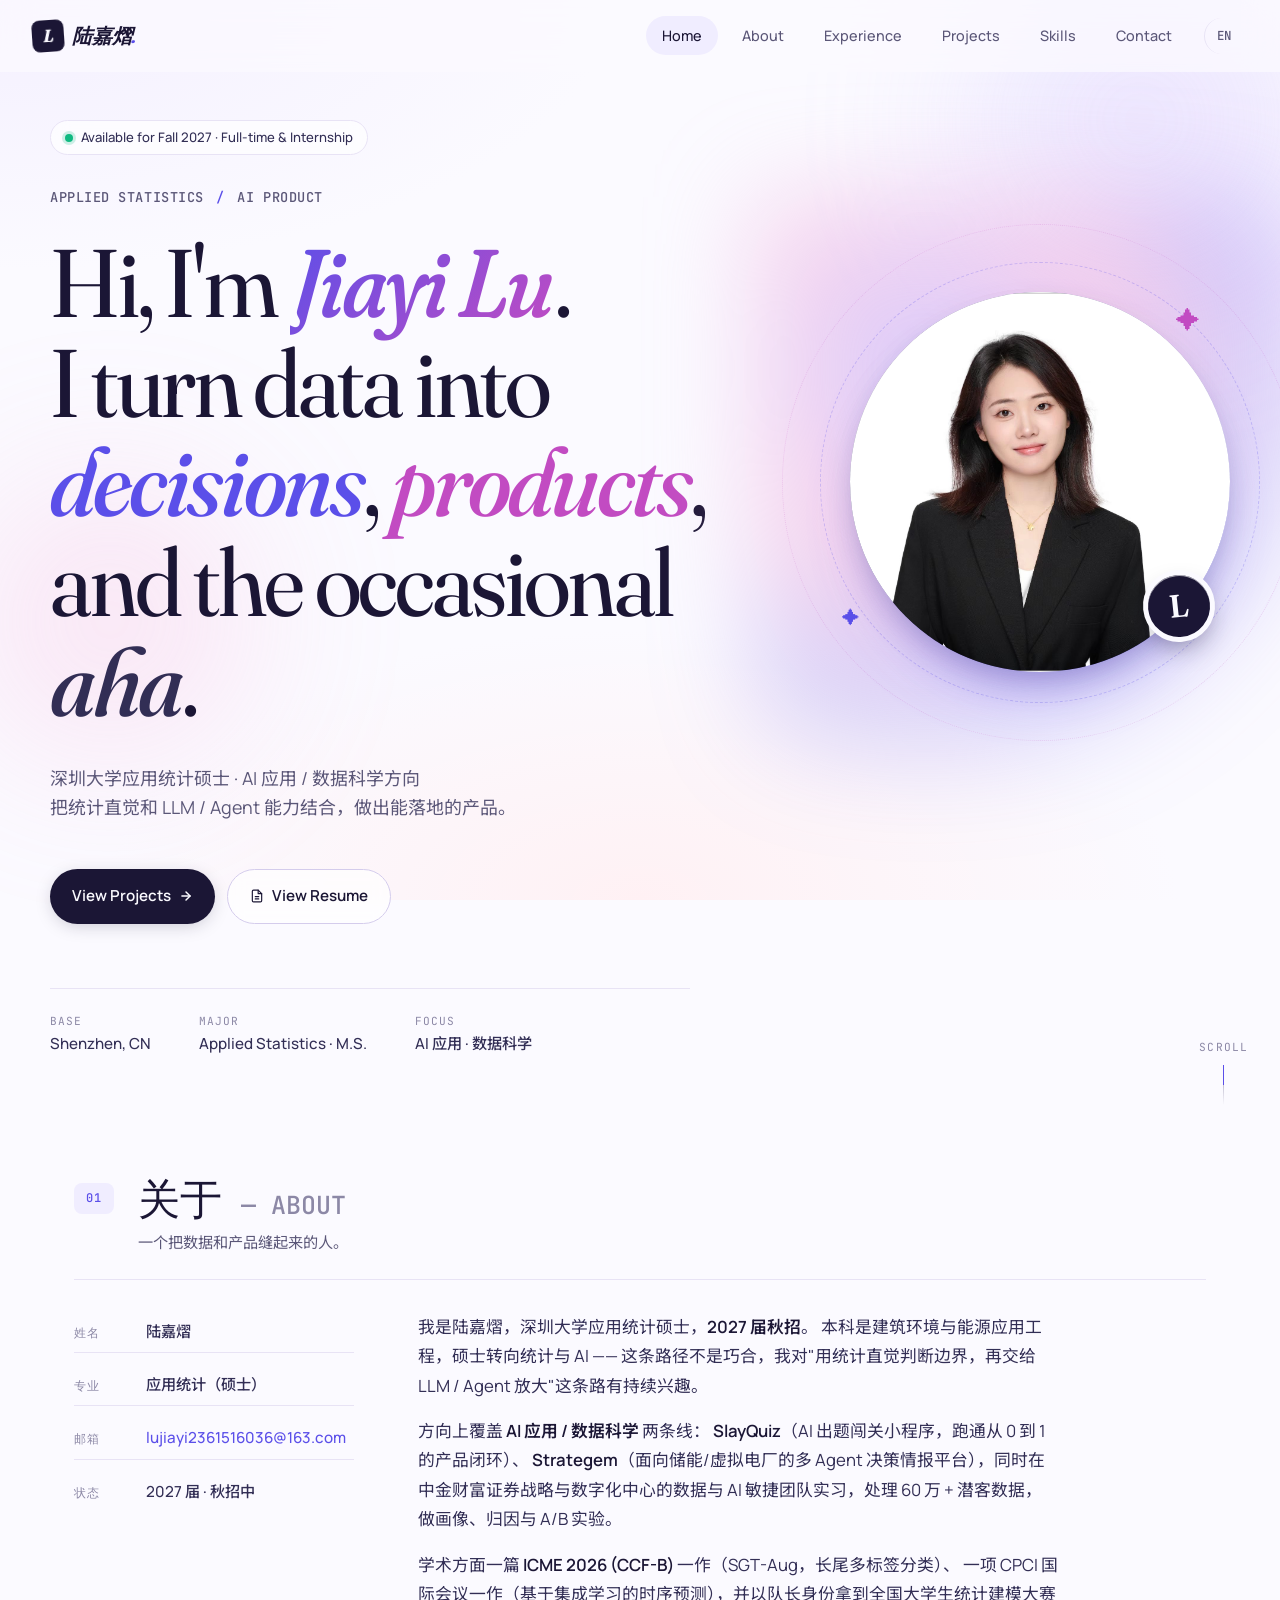
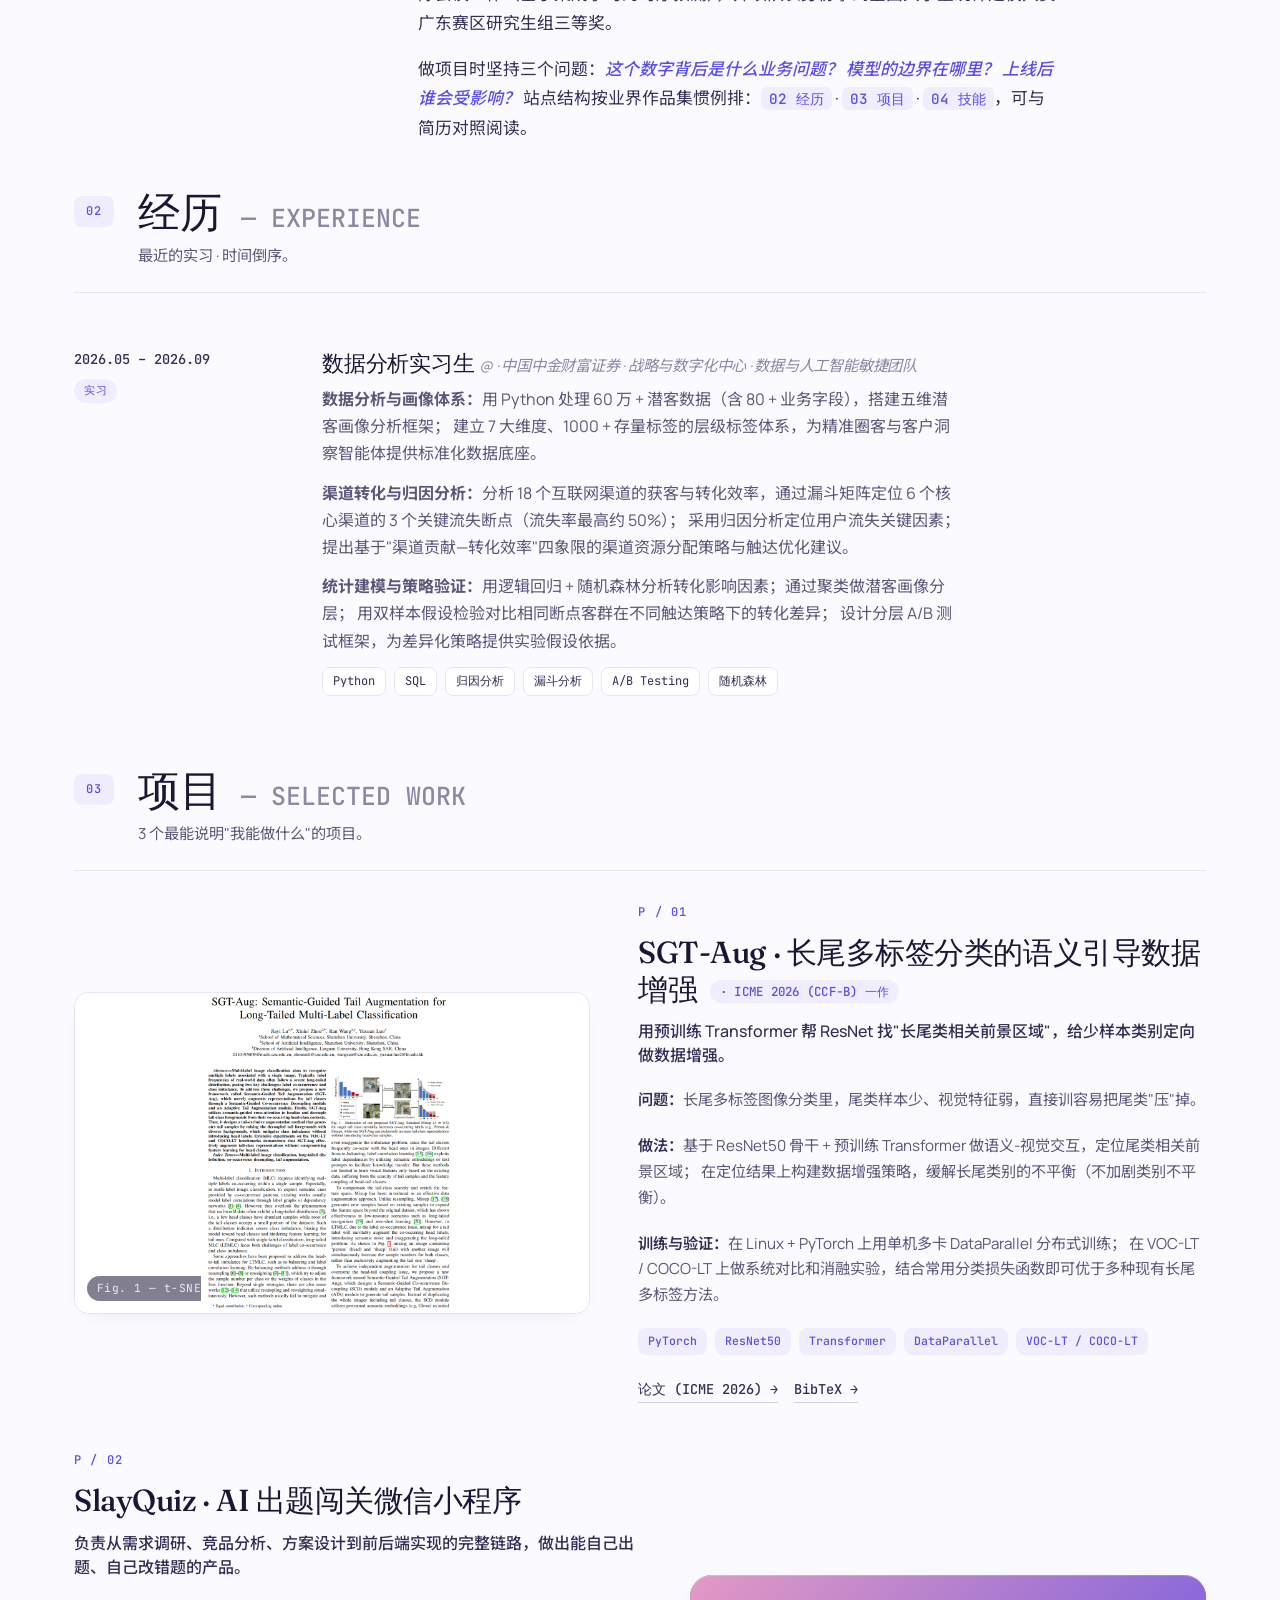
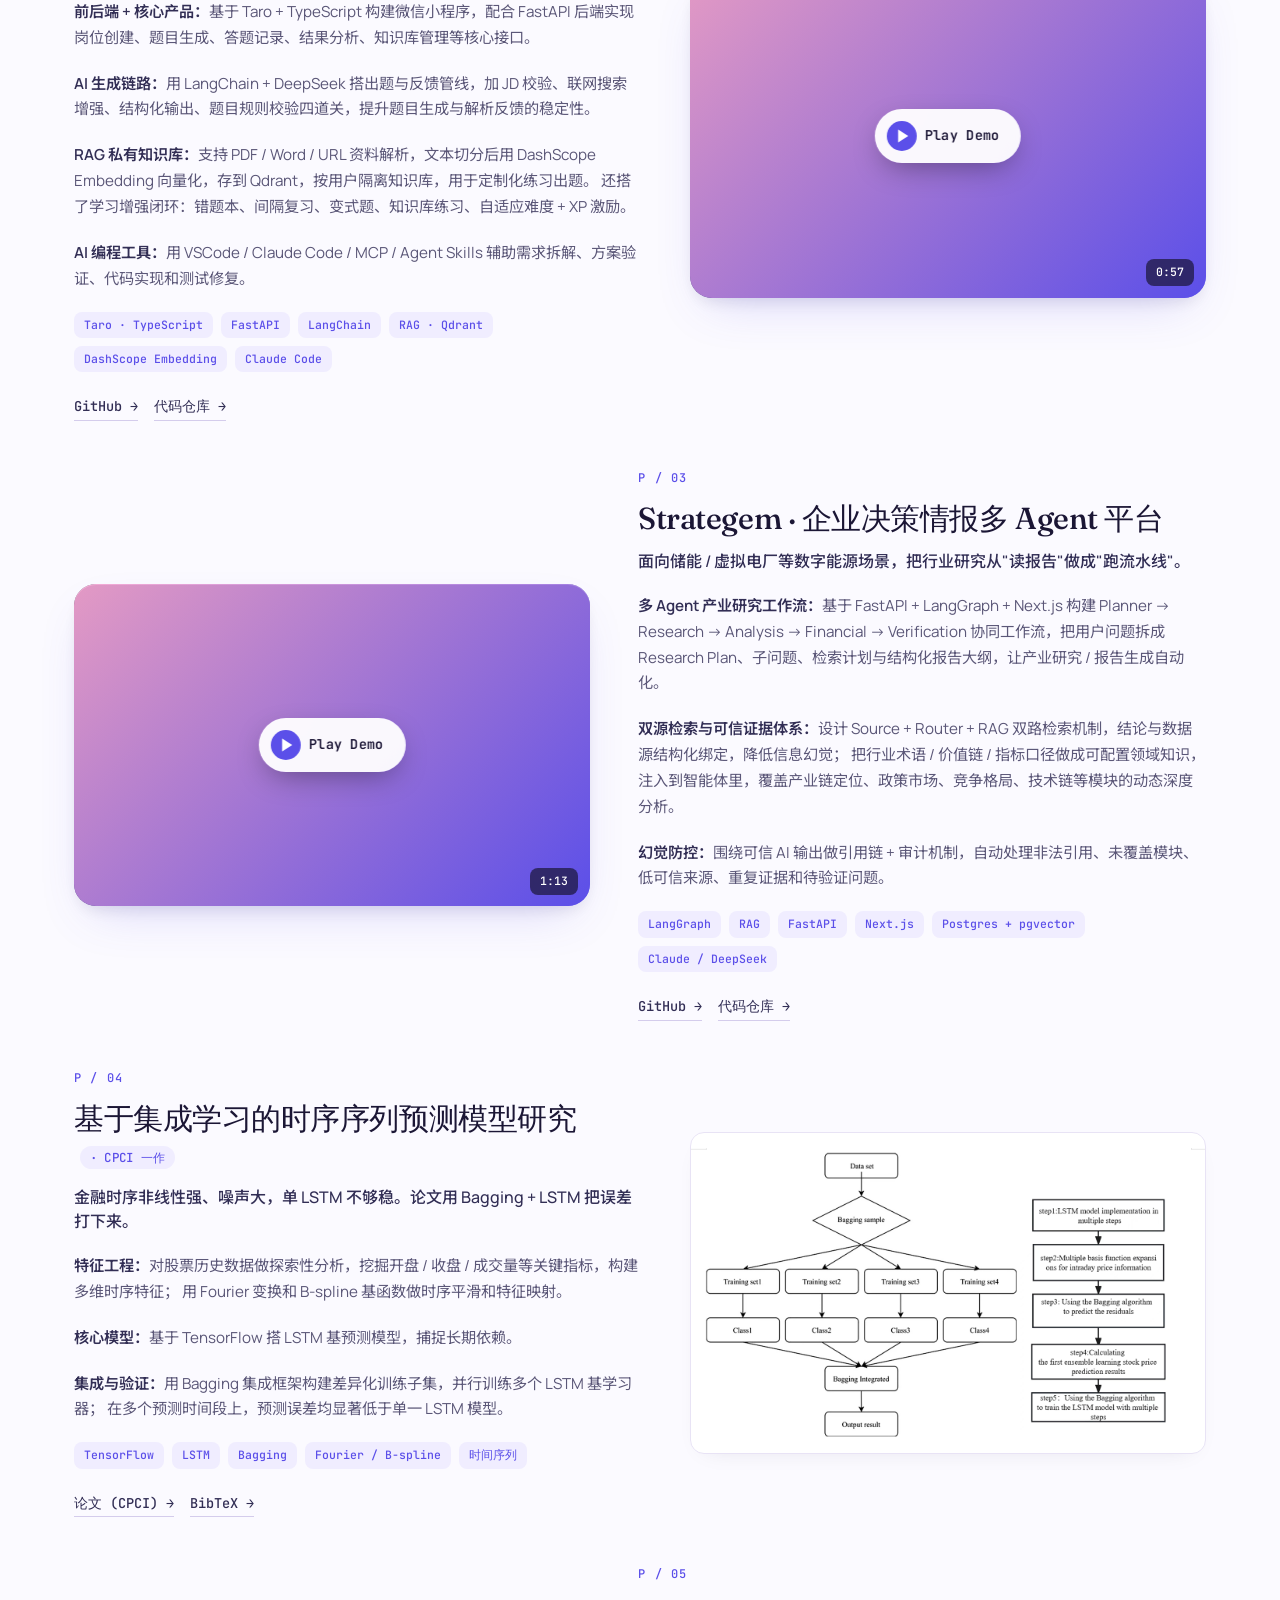
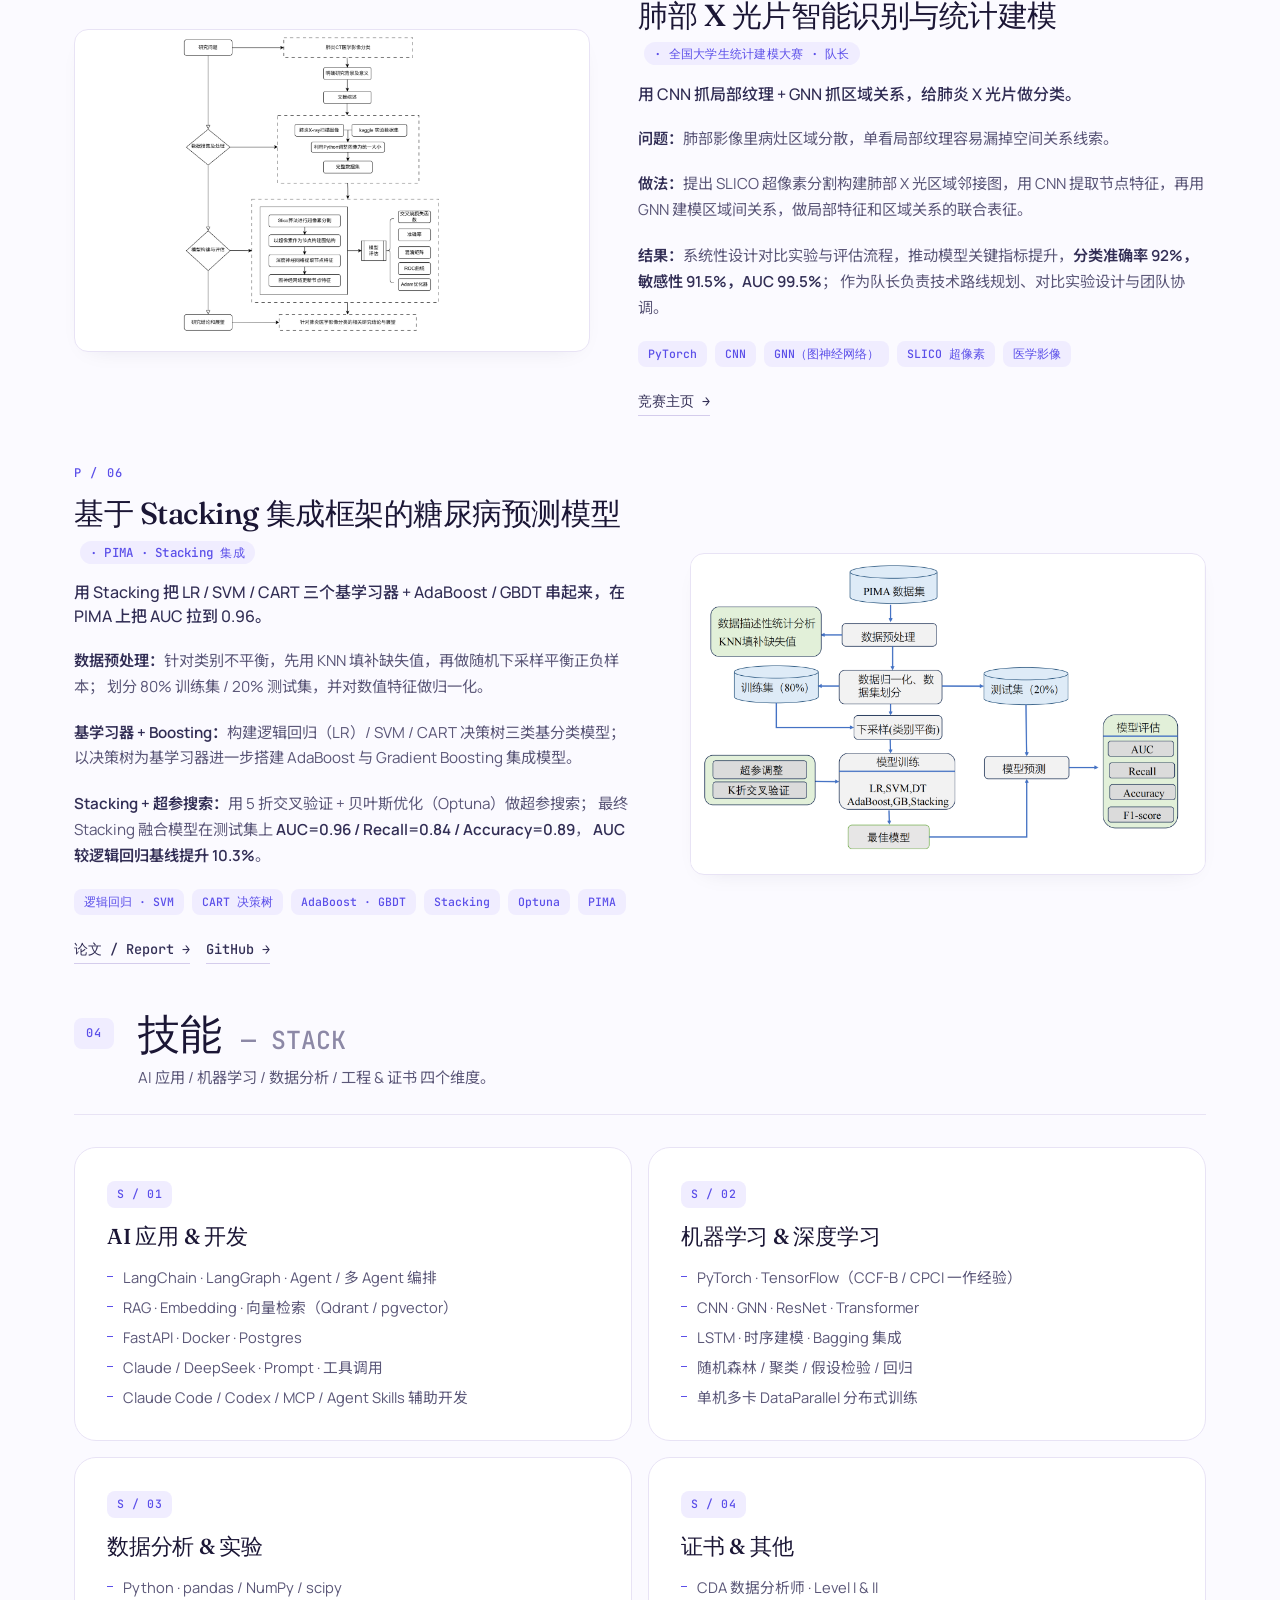
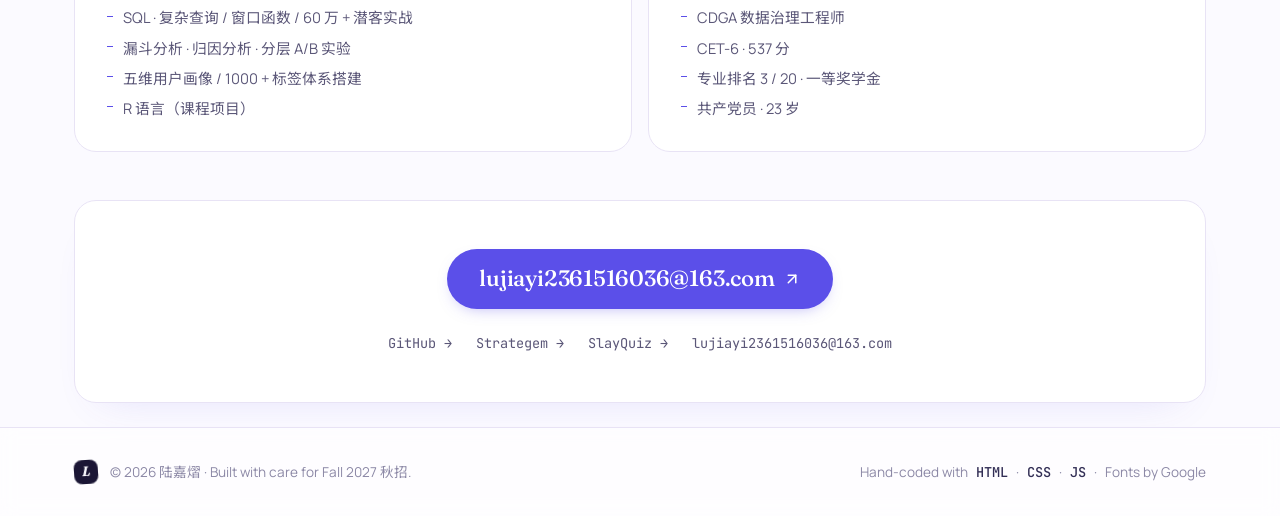
==== index.html @ 05c16c8a "fix: View Resume now shows the resume image (jpg), not PDF iframe - Switched data-resume-src from .p" ====
<!DOCTYPE html>
<html lang="zh-CN">
<head>
    <meta charset="UTF-8" />
    <meta name="viewport" content="width=device-width, initial-scale=1.0" />
    <title>陆嘉熠 — AI 应用 / 数据科学 / Applied Stats</title>
    <meta name="description" content="深圳大学应用统计硕士 · AI 应用 / 数据科学方向。把统计直觉和 LLM / Agent 能力结合，做出能落地的产品。" />
    <link rel="icon" href="data:image/svg+xml,%3Csvg xmlns='http://www.w3.org/2000/svg' viewBox='0 0 100 100'%3E%3Ctext y='.9em' font-size='90' font-family='serif' font-weight='700'%3EL%3C/text%3E%3C/svg%3E" />

    <!-- Fonts -->
    <link rel="preconnect" href="https://fonts.googleapis.com" />
    <link rel="preconnect" href="https://fonts.gstatic.com" crossorigin />
    <link
        href="https://fonts.googleapis.com/css2?family=Fraunces:opsz,wght,SOFT,WONK@9..144,300..900,0..100,0..1&family=Manrope:wght@300;400;500;600;700&family=JetBrains+Mono:wght@400;500&family=Noto+Sans+SC:wght@300;400;500;600;700&display=swap"
        rel="stylesheet"
    />

    <link rel="stylesheet" href="styles.css" />
</head>
<body>
    <!-- Decorative grain overlay (avoids flat AI gradient look) -->
    <div class="grain-overlay" aria-hidden="true"></div>

    <!-- Decorative gradient blobs -->
    <div class="bg-blob bg-blob-1" aria-hidden="true"></div>
    <div class="bg-blob bg-blob-2" aria-hidden="true"></div>

    <!-- ============================================ -->
    <!-- HEADER — Top-right module navigation          -->
    <!-- ============================================ -->
    <header class="site-header">
        <a href="#home" class="brand" aria-label="返回首屏">
            <span class="brand-mark">L</span>
            <span class="brand-text">陆嘉熠<span class="brand-dot">.</span></span>
        </a>

        <nav class="site-nav" aria-label="主导航">
            <a href="#home" class="nav-link active">Home</a>
            <a href="#about" class="nav-link">About</a>
            <a href="#experience" class="nav-link">Experience</a>
            <a href="#projects" class="nav-link">Projects</a>
            <a href="#skills" class="nav-link">Skills</a>
            <a href="#contact" class="nav-link">Contact</a>
            <a href="en.html" class="nav-link nav-link-lang" hreflang="en">EN</a>
        </nav>

        <button class="nav-toggle" aria-label="打开菜单" aria-expanded="false">
            <span></span><span></span><span></span>
        </button>
    </header>

    <main>
        <!-- ============================================ -->
        <!-- HERO                                          -->
        <!-- ============================================ -->
        <section id="home" class="hero">
            <div class="hero-inner">
                <div class="hero-content">
                    <div class="hero-status" data-anim="fade-up">
                        <span class="status-dot" aria-hidden="true"></span>
                        <span>Available for Fall 2027 · Full-time & Internship</span>
                    </div>

                    <p class="hero-eyebrow" data-anim="fade-up" data-delay="100">
                        Applied Statistics <span class="hero-divider">/</span> AI Product
                    </p>

                    <div class="hero-title-row">
                        <h1 class="hero-title" data-anim="fade-up" data-delay="200">
                            <span class="hero-line">Hi, I'm <em class="hero-name">Jiayi Lu</em>.</span>
                            <span class="hero-line">I turn data into</span>
                            <span class="hero-line">
                                <span class="hero-accent">decisions</span>,
                                <span class="hero-accent-2">products</span>,
                            </span>
                            <span class="hero-line">and the occasional <em class="hero-italic">aha</em>.</span>
                        </h1>

                        <div class="hero-portrait" data-anim="fade-up" data-delay="300">
                            <div class="portrait-decor" aria-hidden="true">
                                <span class="portrait-ring portrait-ring-1"></span>
                                <span class="portrait-ring portrait-ring-2"></span>
                                <span class="portrait-glow"></span>
                                <span class="portrait-sparkle portrait-sparkle-1">✦</span>
                                <span class="portrait-sparkle portrait-sparkle-2">✦</span>
                            </div>
                            <div class="portrait-frame">
                                <img src="assets/avatar.jpg" alt="陆嘉熠 头像" class="portrait-img" />
                            </div>
                            <span class="portrait-tag" aria-label="L 标识">
                                <em>L</em>
                            </span>
                        </div>
                    </div>

                    <p class="hero-tagline" data-anim="fade-up" data-delay="300">
                        深圳大学应用统计硕士 · AI 应用 / 数据科学方向<br />
                        把统计直觉和 LLM / Agent 能力结合，做出能落地的产品。
                    </p>

                    <div class="hero-ctas" data-anim="fade-up" data-delay="400">
                        <a href="#projects" class="btn btn-primary">
                            <span>View Projects</span>
                            <svg width="14" height="14" viewBox="0 0 24 24" fill="none" stroke="currentColor" stroke-width="2.5" stroke-linecap="round" stroke-linejoin="round" aria-hidden="true"><line x1="5" y1="12" x2="19" y2="12"></line><polyline points="12 5 19 12 12 19"></polyline></svg>
                        </a>
                        <button type="button" class="btn btn-ghost" data-resume data-resume-src="assets/resume-zh.jpg" data-resume-title="陆嘉熠 · 简历" data-resume-caption="滚轮缩放 · 拖拽平移 · 无需下载">
                            <svg width="14" height="14" viewBox="0 0 24 24" fill="none" stroke="currentColor" stroke-width="2" stroke-linecap="round" stroke-linejoin="round" aria-hidden="true">
                                <path d="M14 2H6a2 2 0 0 0-2 2v16a2 2 0 0 0 2 2h12a2 2 0 0 0 2-2V8z"></path>
                                <polyline points="14 2 14 8 20 8"></polyline>
                                <line x1="9" y1="13" x2="15" y2="13"></line>
                                <line x1="9" y1="17" x2="15" y2="17"></line>
                            </svg>
                            <span>View Resume</span>
                        </button>
                    </div>

                    <ul class="hero-meta" data-anim="fade-up" data-delay="500">
                        <li><span class="meta-label">Base</span><span class="meta-value">Shenzhen, CN</span></li>
                        <li><span class="meta-label">Major</span><span class="meta-value">Applied Statistics · M.S.</span></li>
                        <li><span class="meta-label">Focus</span><span class="meta-value">AI 应用 · 数据科学</span></li>
                    </ul>
                </div>
            </div>

            <a href="#about" class="hero-scroll" aria-label="向下滚动">
                <span>Scroll</span>
                <span class="scroll-line" aria-hidden="true"></span>
            </a>
        </section>

        <!-- ============================================ -->
        <!-- ABOUT                                          -->
        <!-- ============================================ -->
        <section id="about" class="section about">
            <div class="container">
                <div class="section-head">
                    <span class="section-num">01</span>
                    <div>
                        <h2 class="section-title">关于 <span class="title-en">— About</span></h2>
                        <p class="section-sub">一个把数据和产品缝起来的人。</p>
                    </div>
                </div>

                <div class="about-grid">
                    <aside class="about-meta">
                        <dl>
                            <div><dt>姓名</dt><dd>陆嘉熠</dd></div>
                            <div><dt>专业</dt><dd>应用统计（硕士）</dd></div>
                            <div><dt>邮箱</dt><dd><a href="mailto:lujiayi2361516036@163.com">lujiayi2361516036@163.com</a></dd></div>
                            <div><dt>状态</dt><dd>2027 届 · 秋招中</dd></div>
                        </dl>
                    </aside>

                    <div class="about-text">
                        <p>
                            我是陆嘉熠，深圳大学应用统计硕士，<strong>2027 届秋招</strong>。
                            本科是建筑环境与能源应用工程，硕士转向统计与 AI ——
                            这条路径不是巧合，我对"用统计直觉判断边界，再交给 LLM / Agent 放大"这条路有持续兴趣。
                        </p>
                        <p>
                            方向上覆盖 <strong>AI 应用 / 数据科学</strong> 两条线：
                            <strong>SlayQuiz</strong>（AI 出题闯关小程序，跑通从 0 到 1 的产品闭环）、
                            <strong>Strategem</strong>（面向储能/虚拟电厂的多 Agent 决策情报平台），同时在中金财富证券战略与数字化中心的数据与 AI 敏捷团队实习，处理 60 万 + 潜客数据，做画像、归因与 A/B 实验。
                        </p>
                        <p>
                            学术方面一篇 <strong>ICME 2026 (CCF-B)</strong> 一作（SGT-Aug，长尾多标签分类）、
                            一项 CPCI 国际会议一作（基于集成学习的时序预测），并以队长身份拿到全国大学生统计建模大赛广东赛区研究生组三等奖。
                        </p>
                        <p>
                            做项目时坚持三个问题：<em>这个数字背后是什么业务问题？</em>
                            <em>模型的边界在哪里？</em> <em>上线后谁会受影响？</em>
                            站点结构按业界作品集惯例排：<span class="inline-num">02 经历</span> ·
                            <span class="inline-num">03 项目</span> ·
                            <span class="inline-num">04 技能</span>，可与简历对照阅读。
                        </p>
                    </div>
                </div>
            </div>
        </section>

        <!-- ============================================ -->
        <!-- EXPERIENCE                                      -->
        <!-- ============================================ -->
        <section id="experience" class="section experience">
            <div class="container">
                <div class="section-head">
                    <span class="section-num">02</span>
                    <div>
                        <h2 class="section-title">经历 <span class="title-en">— Experience</span></h2>
                        <p class="section-sub">最近的实习 · 时间倒序。</p>
                    </div>
                </div>

                <ol class="exp-list">
                    <li class="exp-item">
                        <div class="exp-period">
                            <span class="exp-year">2026.05 – 2026.09</span>
                            <span class="exp-tag">实习</span>
                        </div>
                        <div class="exp-body">
                            <h3 class="exp-role">数据分析实习生 <span class="exp-at">@ · 中国中金财富证券 · 战略与数字化中心 · 数据与人工智能敏捷团队</span></h3>
                            <p class="exp-desc">
                                <strong>数据分析与画像体系：</strong>用 Python 处理 60 万 + 潜客数据（含 80 + 业务字段），搭建五维潜客画像分析框架；
                                建立 7 大维度、1000 + 存量标签的层级标签体系，为精准圈客与客户洞察智能体提供标准化数据底座。
                            </p>
                            <p class="exp-desc">
                                <strong>渠道转化与归因分析：</strong>分析 18 个互联网渠道的获客与转化效率，通过漏斗矩阵定位 6 个核心渠道的 3 个关键流失断点（流失率最高约 50%）；
                                采用归因分析定位用户流失关键因素；提出基于"渠道贡献—转化效率"四象限的渠道资源分配策略与触达优化建议。
                            </p>
                            <p class="exp-desc">
                                <strong>统计建模与策略验证：</strong>用逻辑回归 + 随机森林分析转化影响因素；通过聚类做潜客画像分层；
                                用双样本假设检验对比相同断点客群在不同触达策略下的转化差异；
                                设计分层 A/B 测试框架，为差异化策略提供实验假设依据。
                            </p>
                            <ul class="exp-tags">
                                <li>Python</li>
                                <li>SQL</li>
                                <li>归因分析</li>
                                <li>漏斗分析</li>
                                <li>A/B Testing</li>
                                <li>随机森林</li>
                            </ul>
                        </div>
                    </li>
                </ol>
            </div>
        </section>

        <!-- ============================================ -->
        <!-- PROJECTS                                        -->
        <!-- ============================================ -->
        <section id="projects" class="section projects">
            <div class="container">
                <div class="section-head">
                    <span class="section-num">03</span>
                    <div>
                        <h2 class="section-title">项目 <span class="title-en">— Selected Work</span></h2>
                        <p class="section-sub">3 个最能说明"我能做什么"的项目。</p>
                    </div>
                </div>

                <ul class="project-list">

                    <!-- P/01  SGT-Aug — ICME 2026 CCF-B (论文图占位) -->
                    <li class="project-item">
                        <div class="project-visual project-visual--img" data-lightbox="image" data-lightbox-src="assets/projects/sgt-aug-figure.png" data-lightbox-caption="SGT-Aug · Fig. 1 — t-SNE &amp; Class Activation">
                            <img src="assets/projects/sgt-aug-figure.png" alt="SGT-Aug 论文图：左为 t-SNE 嵌入，右为类激活热图" loading="lazy" />
                            <span class="project-visual-caption">Fig. 1 — t-SNE &amp; Class Activation</span>
                            <span class="project-zoom" aria-hidden="true">
                                <svg width="12" height="12" viewBox="0 0 24 24" fill="none" stroke="currentColor" stroke-width="2.2" stroke-linecap="round" stroke-linejoin="round"><circle cx="11" cy="11" r="7"></circle><line x1="21" y1="21" x2="16.65" y2="16.65"></line><line x1="11" y1="8" x2="11" y2="14"></line><line x1="8" y1="11" x2="14" y2="11"></line></svg>
                                View
                            </span>
                        </div>
                        <div class="project-info">
                            <span class="project-num">P / 01</span>
                            <h3 class="project-title">SGT-Aug · 长尾多标签分类的语义引导数据增强 <span class="project-pub">· ICME 2026 (CCF-B) 一作</span></h3>
                            <p class="project-sub">用预训练 Transformer 帮 ResNet 找"长尾类相关前景区域"，给少样本类别定向做数据增强。</p>
                            <p class="project-desc">
                                <strong>问题：</strong>长尾多标签图像分类里，尾类样本少、视觉特征弱，直接训容易把尾类"压"掉。
                            </p>
                            <p class="project-desc">
                                <strong>做法：</strong>基于 ResNet50 骨干 + 预训练 Transformer 做语义-视觉交互，定位尾类相关前景区域；
                                在定位结果上构建数据增强策略，缓解长尾类别的不平衡（不加剧类别不平衡）。
                            </p>
                            <p class="project-desc">
                                <strong>训练与验证：</strong>在 Linux + PyTorch 上用单机多卡 DataParallel 分布式训练；
                                在 VOC-LT / COCO-LT 上做系统对比和消融实验，结合常用分类损失函数即可优于多种现有长尾多标签方法。
                            </p>
                            <ul class="project-tags">
                                <li>PyTorch</li>
                                <li>ResNet50</li>
                                <li>Transformer</li>
                                <li>DataParallel</li>
                                <li>VOC-LT / COCO-LT</li>
                            </ul>
                            <div class="project-links">
                                <a href="#" class="project-link">论文 (ICME 2026) →</a>
                                <a href="#" class="project-link project-link-external">BibTeX →</a>
                            </div>
                        </div>
                    </li>

                    <!-- P/02  SlayQuiz — 微信小程序 (有视频) -->
                    <li class="project-item">
                        <div class="project-visual project-visual--video" data-lightbox="video" data-lightbox-src="assets/videos/slayquiz-demo.mp4" data-lightbox-title="SlayQuiz · AI 出题闯关微信小程序 Demo" data-lightbox-caption="AI 出题 → 答题 → 错题本与自适应难度 · 全流程 0:57">
                            <video
                                class="project-video"
                                poster=""
                                preload="metadata"
                                playsinline
                                muted
                                controls
                                data-project-video
                            >
                                <source src="assets/videos/slayquiz-demo.mp4" type="video/mp4" />
                                你的浏览器不支持视频标签。
                            </video>

                            <button type="button" class="project-play" data-play aria-label="播放 SlayQuiz Demo 视频">
                                <span class="play-icon" aria-hidden="true">
                                    <svg width="22" height="22" viewBox="0 0 24 24" fill="currentColor">
                                        <path d="M8 5v14l11-7z"/>
                                    </svg>
                                </span>
                                <span class="play-text">Play Demo</span>
                            </button>

                            <span class="project-time" aria-hidden="true">0:57</span>

                            <span class="project-zoom" aria-hidden="true">
                                <svg width="12" height="12" viewBox="0 0 24 24" fill="none" stroke="currentColor" stroke-width="2.2" stroke-linecap="round" stroke-linejoin="round"><polyline points="15 3 21 3 21 9"></polyline><polyline points="9 21 3 21 3 15"></polyline><line x1="21" y1="3" x2="14" y2="10"></line><line x1="3" y1="21" x2="10" y2="14"></line></svg>
                                Full
                            </span>
                        </div>
                        <div class="project-info">
                            <span class="project-num">P / 02</span>
                            <h3 class="project-title">SlayQuiz · AI 出题闯关微信小程序</h3>
                            <p class="project-sub">负责从需求调研、竞品分析、方案设计到前后端实现的完整链路，做出能自己出题、自己改错题的产品。</p>
                            <p class="project-desc">
                                <strong>前后端 + 核心产品：</strong>基于 Taro + TypeScript 构建微信小程序，配合 FastAPI 后端实现岗位创建、题目生成、答题记录、结果分析、知识库管理等核心接口。
                            </p>
                            <p class="project-desc">
                                <strong>AI 生成链路：</strong>用 LangChain + DeepSeek 搭出题与反馈管线，加 JD 校验、联网搜索增强、结构化输出、题目规则校验四道关，提升题目生成与解析反馈的稳定性。
                            </p>
                            <p class="project-desc">
                                <strong>RAG 私有知识库：</strong>支持 PDF / Word / URL 资料解析，文本切分后用 DashScope Embedding 向量化，存到 Qdrant，按用户隔离知识库，用于定制化练习出题。
                                还搭了学习增强闭环：错题本、间隔复习、变式题、知识库练习、自适应难度 + XP 激励。
                            </p>
                            <p class="project-desc">
                                <strong>AI 编程工具：</strong>用 VSCode / Claude Code / MCP / Agent Skills 辅助需求拆解、方案验证、代码实现和测试修复。
                            </p>
                            <ul class="project-tags">
                                <li>Taro · TypeScript</li>
                                <li>FastAPI</li>
                                <li>LangChain</li>
                                <li>RAG · Qdrant</li>
                                <li>DashScope Embedding</li>
                                <li>Claude Code</li>
                            </ul>
                            <div class="project-links">
                                <a href="https://github.com/luck67-svg/SlayQuiz.git" target="_blank" rel="noopener noreferrer" class="project-link">GitHub →</a>
                                <a href="https://github.com/luck67-svg/SlayQuiz.git" target="_blank" rel="noopener noreferrer" class="project-link project-link-external">代码仓库 →</a>
                            </div>
                        </div>
                    </li>

                    <!-- P/03  Strategem — Multi-Agent Platform (有视频) -->
                    <li class="project-item">
                        <div class="project-visual project-visual--video" data-lightbox="video" data-lightbox-src="assets/videos/strategem-demo.mp4" data-lightbox-title="Strategem · 企业决策情报多 Agent 平台 Demo" data-lightbox-caption="Planner → Research → Analysis → Financial → Verification · 多 Agent 流水线 1:13">
                            <video
                                class="project-video"
                                poster=""
                                preload="metadata"
                                playsinline
                                muted
                                controls
                                data-project-video
                            >
                                <source src="assets/videos/strategem-demo.mp4" type="video/mp4" />
                                你的浏览器不支持视频标签。
                            </video>

                            <button type="button" class="project-play" data-play aria-label="播放 Strategem Demo 视频">
                                <span class="play-icon" aria-hidden="true">
                                    <svg width="22" height="22" viewBox="0 0 24 24" fill="currentColor">
                                        <path d="M8 5v14l11-7z"/>
                                    </svg>
                                </span>
                                <span class="play-text">Play Demo</span>
                            </button>

                            <span class="project-time" aria-hidden="true">1:13</span>

                            <span class="project-zoom" aria-hidden="true">
                                <svg width="12" height="12" viewBox="0 0 24 24" fill="none" stroke="currentColor" stroke-width="2.2" stroke-linecap="round" stroke-linejoin="round"><polyline points="15 3 21 3 21 9"></polyline><polyline points="9 21 3 21 3 15"></polyline><line x1="21" y1="3" x2="14" y2="10"></line><line x1="3" y1="21" x2="10" y2="14"></line></svg>
                                Full
                            </span>
                        </div>
                        <div class="project-info">
                            <span class="project-num">P / 03</span>
                            <h3 class="project-title">Strategem · 企业决策情报多 Agent 平台</h3>
                            <p class="project-sub">面向储能 / 虚拟电厂等数字能源场景，把行业研究从"读报告"做成"跑流水线"。</p>
                            <p class="project-desc">
                                <strong>多 Agent 产业研究工作流：</strong>基于 FastAPI + LangGraph + Next.js 构建 Planner → Research → Analysis → Financial → Verification 协同工作流，把用户问题拆成 Research Plan、子问题、检索计划与结构化报告大纲，让产业研究 / 报告生成自动化。
                            </p>
                            <p class="project-desc">
                                <strong>双源检索与可信证据体系：</strong>设计 Source + Router + RAG 双路检索机制，结论与数据源结构化绑定，降低信息幻觉；
                                把行业术语 / 价值链 / 指标口径做成可配置领域知识，注入到智能体里，覆盖产业链定位、政策市场、竞争格局、技术链等模块的动态深度分析。
                            </p>
                            <p class="project-desc">
                                <strong>幻觉防控：</strong>围绕可信 AI 输出做引用链 + 审计机制，自动处理非法引用、未覆盖模块、低可信来源、重复证据和待验证问题。
                            </p>
                            <ul class="project-tags">
                                <li>LangGraph</li>
                                <li>RAG</li>
                                <li>FastAPI</li>
                                <li>Next.js</li>
                                <li>Postgres + pgvector</li>
                                <li>Claude / DeepSeek</li>
                            </ul>
                            <div class="project-links">
                                <a href="https://github.com/luck67-svg/Strategem.git" target="_blank" rel="noopener noreferrer" class="project-link">GitHub →</a>
                                <a href="https://github.com/luck67-svg/Strategem.git" target="_blank" rel="noopener noreferrer" class="project-link project-link-external">代码仓库 →</a>
                            </div>
                        </div>
                    </li>

                    <!-- P/04  LSTM 集成时序预测 — CPCI 一作 (流程图) -->
                    <li class="project-item">
                        <div class="project-visual project-visual--img" data-lightbox="image" data-lightbox-src="assets/projects/lstm-bagging.png" data-lightbox-caption="LSTM + Bagging 集成时序预测方法流程图">
                            <img src="assets/projects/lstm-bagging.png" alt="LSTM + Bagging 集成时序预测方法流程图" loading="lazy" />
                            <span class="project-zoom" aria-hidden="true">
                                <svg width="12" height="12" viewBox="0 0 24 24" fill="none" stroke="currentColor" stroke-width="2.2" stroke-linecap="round" stroke-linejoin="round"><circle cx="11" cy="11" r="7"></circle><line x1="21" y1="21" x2="16.65" y2="16.65"></line><line x1="11" y1="8" x2="11" y2="14"></line><line x1="8" y1="11" x2="14" y2="11"></line></svg>
                                View
                            </span>
                        </div>
                        <div class="project-info">
                            <span class="project-num">P / 04</span>
                            <h3 class="project-title">基于集成学习的时序序列预测模型研究 <span class="project-pub">· CPCI 一作</span></h3>
                            <p class="project-sub">金融时序非线性强、噪声大，单 LSTM 不够稳。论文用 Bagging + LSTM 把误差打下来。</p>
                            <p class="project-desc">
                                <strong>特征工程：</strong>对股票历史数据做探索性分析，挖掘开盘 / 收盘 / 成交量等关键指标，构建多维时序特征；
                                用 Fourier 变换和 B-spline 基函数做时序平滑和特征映射。
                            </p>
                            <p class="project-desc">
                                <strong>核心模型：</strong>基于 TensorFlow 搭 LSTM 基预测模型，捕捉长期依赖。
                            </p>
                            <p class="project-desc">
                                <strong>集成与验证：</strong>用 Bagging 集成框架构建差异化训练子集，并行训练多个 LSTM 基学习器；
                                在多个预测时间段上，预测误差均显著低于单一 LSTM 模型。
                            </p>
                            <ul class="project-tags">
                                <li>TensorFlow</li>
                                <li>LSTM</li>
                                <li>Bagging</li>
                                <li>Fourier / B-spline</li>
                                <li>时间序列</li>
                            </ul>
                            <div class="project-links">
                                <a href="#" class="project-link">论文 (CPCI) →</a>
                                <a href="#" class="project-link project-link-external">BibTeX →</a>
                            </div>
                        </div>
                    </li>

                    <!-- P/05  肺部 X 光片 — 全国统计建模大赛 (流程图占位) -->
                    <li class="project-item">
                        <div class="project-visual project-visual--img" data-lightbox="image" data-lightbox-src="assets/projects/pneumonia-flow.png" data-lightbox-caption="肺部 X 光片智能识别研究方法流程图">
                            <img src="assets/projects/pneumonia-flow.png" alt="肺部 X 光片智能识别研究方法流程图" loading="lazy" />
                            <span class="project-zoom" aria-hidden="true">
                                <svg width="12" height="12" viewBox="0 0 24 24" fill="none" stroke="currentColor" stroke-width="2.2" stroke-linecap="round" stroke-linejoin="round"><circle cx="11" cy="11" r="7"></circle><line x1="21" y1="21" x2="16.65" y2="16.65"></line><line x1="11" y1="8" x2="11" y2="14"></line><line x1="8" y1="11" x2="14" y2="11"></line></svg>
                                View
                            </span>
                        </div>
                        <div class="project-info">
                            <span class="project-num">P / 05</span>
                            <h3 class="project-title">肺部 X 光片智能识别与统计建模 <span class="project-pub">· 全国大学生统计建模大赛 · 队长</span></h3>
                            <p class="project-sub">用 CNN 抓局部纹理 + GNN 抓区域关系，给肺炎 X 光片做分类。</p>
                            <p class="project-desc">
                                <strong>问题：</strong>肺部影像里病灶区域分散，单看局部纹理容易漏掉空间关系线索。
                            </p>
                            <p class="project-desc">
                                <strong>做法：</strong>提出 SLICO 超像素分割构建肺部 X 光区域邻接图，用 CNN 提取节点特征，再用 GNN 建模区域间关系，做局部特征和区域关系的联合表征。
                            </p>
                            <p class="project-desc">
                                <strong>结果：</strong>系统性设计对比实验与评估流程，推动模型关键指标提升，<strong>分类准确率 92%，敏感性 91.5%，AUC 99.5%</strong>；
                                作为队长负责技术路线规划、对比实验设计与团队协调。
                            </p>
                            <ul class="project-tags">
                                <li>PyTorch</li>
                                <li>CNN</li>
                                <li>GNN（图神经网络）</li>
                                <li>SLICO 超像素</li>
                                <li>医学影像</li>
                            </ul>
                            <div class="project-links">
                                <a href="#" class="project-link">竞赛主页 →</a>
                            </div>
                        </div>
                    </li>

                    <!-- P/06  基于 Stacking 集成框架的糖尿病预测模型 (新) -->
                    <li class="project-item">
                        <div class="project-visual project-visual--img" data-lightbox="image" data-lightbox-src="assets/projects/diabetes-flow.png" data-lightbox-caption="基于 Stacking 集成框架的糖尿病预测模型流程图">
                            <img src="assets/projects/diabetes-flow.png" alt="基于 Stacking 集成框架的糖尿病预测模型流程图" loading="lazy" />
                            <span class="project-zoom" aria-hidden="true">
                                <svg width="12" height="12" viewBox="0 0 24 24" fill="none" stroke="currentColor" stroke-width="2.2" stroke-linecap="round" stroke-linejoin="round"><circle cx="11" cy="11" r="7"></circle><line x1="21" y1="21" x2="16.65" y2="16.65"></line><line x1="11" y1="8" x2="11" y2="14"></line><line x1="8" y1="11" x2="14" y2="11"></line></svg>
                                View
                            </span>
                        </div>
                        <div class="project-info">
                            <span class="project-num">P / 06</span>
                            <h3 class="project-title">基于 Stacking 集成框架的糖尿病预测模型 <span class="project-pub">· PIMA · Stacking 集成</span></h3>
                            <p class="project-sub">用 Stacking 把 LR / SVM / CART 三个基学习器 + AdaBoost / GBDT 串起来，在 PIMA 上把 AUC 拉到 0.96。</p>
                            <p class="project-desc">
                                <strong>数据预处理：</strong>针对类别不平衡，先用 KNN 填补缺失值，再做随机下采样平衡正负样本；
                                划分 80% 训练集 / 20% 测试集，并对数值特征做归一化。
                            </p>
                            <p class="project-desc">
                                <strong>基学习器 + Boosting：</strong>构建逻辑回归（LR）/ SVM / CART 决策树三类基分类模型；
                                以决策树为基学习器进一步搭建 AdaBoost 与 Gradient Boosting 集成模型。
                            </p>
                            <p class="project-desc">
                                <strong>Stacking + 超参搜索：</strong>用 5 折交叉验证 + 贝叶斯优化（Optuna）做超参搜索；
                                最终 Stacking 融合模型在测试集上 <strong>AUC=0.96 / Recall=0.84 / Accuracy=0.89</strong>，
                                <strong>AUC 较逻辑回归基线提升 10.3%</strong>。
                            </p>
                            <ul class="project-tags">
                                <li>逻辑回归 · SVM</li>
                                <li>CART 决策树</li>
                                <li>AdaBoost · GBDT</li>
                                <li>Stacking</li>
                                <li>Optuna</li>
                                <li>PIMA</li>
                            </ul>
                            <div class="project-links">
                                <a href="#" class="project-link">论文 / Report →</a>
                                <a href="#" class="project-link project-link-external">GitHub →</a>
                            </div>
                        </div>
                    </li>

                </ul>
            </div>
        </section>

        <!-- ============================================ -->
        <!-- SKILLS                                          -->
        <!-- ============================================ -->
        <section id="skills" class="section skills">
            <div class="container">
                <div class="section-head">
                    <span class="section-num">04</span>
                    <div>
                        <h2 class="section-title">技能 <span class="title-en">— Stack</span></h2>
                        <p class="section-sub">AI 应用 / 机器学习 / 数据分析 / 工程 & 证书 四个维度。</p>
                    </div>
                </div>

                <div class="skills-grid">
                    <div class="skill-card">
                        <span class="skill-num">S / 01</span>
                        <h3>AI 应用 & 开发</h3>
                        <ul>
                            <li>LangChain · LangGraph · Agent / 多 Agent 编排</li>
                            <li>RAG · Embedding · 向量检索（Qdrant / pgvector）</li>
                            <li>FastAPI · Docker · Postgres</li>
                            <li>Claude / DeepSeek · Prompt · 工具调用</li>
                            <li>Claude Code / Codex / MCP / Agent Skills 辅助开发</li>
                        </ul>
                    </div>

                    <div class="skill-card">
                        <span class="skill-num">S / 02</span>
                        <h3>机器学习 & 深度学习</h3>
                        <ul>
                            <li>PyTorch · TensorFlow（CCF-B / CPCI 一作经验）</li>
                            <li>CNN · GNN · ResNet · Transformer</li>
                            <li>LSTM · 时序建模 · Bagging 集成</li>
                            <li>随机森林 / 聚类 / 假设检验 / 回归</li>
                            <li>单机多卡 DataParallel 分布式训练</li>
                        </ul>
                    </div>

                    <div class="skill-card">
                        <span class="skill-num">S / 03</span>
                        <h3>数据分析 & 实验</h3>
                        <ul>
                            <li>Python · pandas / NumPy / scipy</li>
                            <li>SQL · 复杂查询 / 窗口函数 / 60 万 + 潜客实战</li>
                            <li>漏斗分析 · 归因分析 · 分层 A/B 实验</li>
                            <li>五维用户画像 / 1000 + 标签体系搭建</li>
                            <li>R 语言（课程项目）</li>
                        </ul>
                    </div>

                    <div class="skill-card">
                        <span class="skill-num">S / 04</span>
                        <h3>证书 & 其他</h3>
                        <ul>
                            <li>CDA 数据分析师 · Level I & II</li>
                            <li>CDGA 数据治理工程师</li>
                            <li>CET-6 · 537 分</li>
                            <li>专业排名 3 / 20 · 一等奖学金</li>
                            <li>共产党员 · 23 岁</li>
                        </ul>
                    </div>
                </div>
            </div>
        </section>

        <!-- ============================================ -->
        <!-- CONTACT                                         -->
        <!-- ============================================ -->
        <section id="contact" class="section contact">
            <div class="container">
                <div class="contact-bar">
                    <a href="mailto:lujiayi2361516036@163.com" class="contact-bar-email">
                        lujiayi2361516036@163.com
                        <svg width="18" height="18" viewBox="0 0 24 24" fill="none" stroke="currentColor" stroke-width="2" stroke-linecap="round" stroke-linejoin="round" aria-hidden="true"><line x1="7" y1="17" x2="17" y2="7"></line><polyline points="7 7 17 7 17 17"></polyline></svg>
                    </a>

                    <ul class="contact-bar-links">
                        <li><a href="https://github.com/luck67-svg" target="_blank" rel="noopener noreferrer">GitHub →</a></li>
                        <li><a href="https://github.com/luck67-svg/Strategem.git" target="_blank" rel="noopener noreferrer">Strategem →</a></li>
                        <li><a href="https://github.com/luck67-svg/SlayQuiz.git" target="_blank" rel="noopener noreferrer">SlayQuiz →</a></li>
                        <li><a href="mailto:lujiayi2361516036@163.com">lujiayi2361516036@163.com</a></li>
                    </ul>
                </div>
            </div>
        </section>
    </main>

    <!-- ============================================ -->
    <!-- DEMO MODAL                                     -->
    <!-- ============================================ -->
    <div class="demo-modal" id="demoModal" aria-hidden="true" role="dialog" aria-modal="true" aria-labelledby="demoTitle">
        <div class="demo-modal-backdrop" data-demo-close></div>
        <div class="demo-modal-content" role="document">
            <button class="demo-modal-close" type="button" aria-label="关闭演示" data-demo-close>
                <svg width="20" height="20" viewBox="0 0 24 24" fill="none" stroke="currentColor" stroke-width="2" stroke-linecap="round" stroke-linejoin="round" aria-hidden="true"><line x1="18" y1="6" x2="6" y2="18"></line><line x1="6" y1="6" x2="18" y2="18"></line></svg>
            </button>
            <div class="demo-modal-video" id="demoVideoContainer">
                <!-- video / iframe injected by JS -->
            </div>
            <div class="demo-modal-info">
                <h3 id="demoTitle" class="demo-modal-title">Demo 标题</h3>
                <p id="demoDesc" class="demo-modal-desc">Demo 描述</p>
                <a id="demoExternal" href="#" target="_blank" rel="noopener noreferrer" class="demo-modal-external">
                    在新窗口打开 →
                </a>
            </div>
        </div>
    </div>

    <footer class="site-footer">
        <div class="container footer-inner">
            <div class="footer-left">
                <span class="brand-mark brand-mark-sm">L</span>
                <span>© 2026 陆嘉熠 · Built with care for Fall 2027 秋招.</span>
            </div>
            <div class="footer-right">
                <span>Hand-coded with</span>
                <span class="footer-tech">HTML</span>
                <span>·</span>
                <span class="footer-tech">CSS</span>
                <span>·</span>
                <span class="footer-tech">JS</span>
                <span>·</span>
                <span>Fonts by Google</span>
            </div>
        </div>
    </footer>

    <script src="script.js"></script>
</body>
</html>
---- styles.css ----
/* ============================================================
   Lykke · Personal Site
   Inspired by: Maryam Salehi (palette) + Emily Wilson (hero) +
                Brittany Chiang (structure) + SSTR (discipline)
   Type system: Fraunces (display) / Manrope (body) / JetBrains Mono (meta)
   ============================================================ */

/* ----- Design Tokens ---------------------------------------- */
:root {
    /* Colors — soft lavender base, deep ink, sharp indigo accent */
    --bg-base:        #FBFAFF;
    --bg-gradient-1:  #F4F0FF;
    --bg-gradient-2:  #FAF3FF;
    --bg-gradient-3:  #FFF1F4;
    --bg-card:        #FFFFFF;
    --bg-card-soft:   rgba(255, 255, 255, 0.65);

    --ink:            #1B1635;   /* deep ink, slight purple */
    --ink-2:          #322E55;
    --ink-3:          #5B5778;
    --ink-muted:      #8C88A6;
    --ink-faint:      #C7C2D8;

    --accent:         #5B4FE9;   /* primary indigo */
    --accent-2:       #C24BC2;   /* secondary lilac-magenta */
    --accent-soft:    #E5E1FF;
    --accent-tint:    #F0EDFF;

    --border:         #E8E3F5;
    --border-strong:  #D4CCEC;

    /* Typography */
    --font-display:   'Fraunces', 'Noto Serif SC', Georgia, serif;
    --font-body:      'Manrope', 'Noto Sans SC', -apple-system, BlinkMacSystemFont, 'Segoe UI', sans-serif;
    --font-mono:      'JetBrains Mono', 'SF Mono', Consolas, monospace;

    /* Spacing scale */
    --s-1: 4px;
    --s-2: 8px;
    --s-3: 12px;
    --s-4: 16px;
    --s-5: 24px;
    --s-6: 32px;
    --s-7: 48px;
    --s-8: 64px;
    --s-9: 96px;
    --s-10: 128px;

    /* Sizing */
    --container: 1180px;
    --radius-sm: 8px;
    --radius:    14px;
    --radius-lg: 22px;
    --radius-pill: 999px;

    /* Motion */
    --ease: cubic-bezier(0.32, 0.72, 0, 1);
    --t-fast: 150ms;
    --t-med:  300ms;
    --t-slow: 600ms;
}

/* ----- Reset ------------------------------------------------- */
*, *::before, *::after { box-sizing: border-box; }
* { margin: 0; padding: 0; }
html { scroll-behavior: smooth; -webkit-text-size-adjust: 100%; }
body {
    font-family: var(--font-body);
    font-size: 16px;
    line-height: 1.6;
    color: var(--ink);
    background: var(--bg-base);
    overflow-x: hidden;
    -webkit-font-smoothing: antialiased;
    -moz-osx-font-smoothing: grayscale;
    min-height: 100vh;
    position: relative;
}
img, svg { display: block; max-width: 100%; }
a { color: inherit; text-decoration: none; }
button { font: inherit; cursor: pointer; border: none; background: transparent; color: inherit; }
ul, ol { list-style: none; }
em { font-style: normal; }

/* ----- Background composition (avoids flat AI gradient) ----- */
body::before {
    content: '';
    position: fixed;
    inset: 0;
    z-index: -2;
    background:
        radial-gradient(ellipse 80% 50% at 0% 0%,  var(--bg-gradient-1) 0%, transparent 60%),
        radial-gradient(ellipse 60% 50% at 100% 30%, var(--bg-gradient-2) 0%, transparent 60%),
        radial-gradient(ellipse 70% 50% at 50% 100%, var(--bg-gradient-3) 0%, transparent 60%),
        var(--bg-base);
}

/* Decorative floating blobs */
.bg-blob {
    position: fixed;
    border-radius: 50%;
    filter: blur(80px);
    opacity: 0.4;
    z-index: -1;
    pointer-events: none;
}
.bg-blob-1 {
    width: 480px; height: 480px;
    background: radial-gradient(circle, #C4B5FD 0%, transparent 70%);
    top: -120px; right: -100px;
    animation: float-1 18s ease-in-out infinite;
}
.bg-blob-2 {
    width: 380px; height: 380px;
    background: radial-gradient(circle, #F9A8D4 0%, transparent 70%);
    bottom: 10%; left: -80px;
    animation: float-2 22s ease-in-out infinite;
}
@keyframes float-1 {
    0%, 100% { transform: translate(0, 0); }
    50%      { transform: translate(-40px, 40px); }
}
@keyframes float-2 {
    0%, 100% { transform: translate(0, 0); }
    50%      { transform: translate(50px, -30px); }
}

/* Subtle grain texture (kills flatness, gives paper feel) */
.grain-overlay {
    position: fixed;
    inset: 0;
    pointer-events: none;
    z-index: 1;
    opacity: 0.035;
    mix-blend-mode: overlay;
    background-image: url("data:image/svg+xml,%3Csvg viewBox='0 0 256 256' xmlns='http://www.w3.org/2000/svg'%3E%3Cfilter id='n'%3E%3CfeTurbulence type='fractalNoise' baseFrequency='0.85' numOctaves='2' stitchTiles='stitch'/%3E%3C/filter%3E%3Crect width='100%25' height='100%25' filter='url(%23n)'/%3E%3C/svg%3E");
}

/* ----- Container ------------------------------------------- */
.container {
    max-width: var(--container);
    margin: 0 auto;
    padding: 0 var(--s-5);
    position: relative;
    z-index: 2;
}

/* ----- Header / Top Nav ------------------------------------ */
.site-header {
    position: fixed;
    top: 0;
    left: 0;
    right: 0;
    z-index: 100;
    display: flex;
    align-items: center;
    justify-content: space-between;
    padding: var(--s-4) var(--s-6);
    background: rgba(251, 250, 255, 0.75);
    backdrop-filter: saturate(180%) blur(16px);
    -webkit-backdrop-filter: saturate(180%) blur(16px);
    border-bottom: 1px solid transparent;
    transition: border-color var(--t-med) var(--ease),
                background var(--t-med) var(--ease);
}
.site-header.scrolled {
    border-bottom-color: var(--border);
    background: rgba(251, 250, 255, 0.92);
}

.brand {
    display: inline-flex;
    align-items: center;
    gap: var(--s-2);
    font-family: var(--font-display);
    font-size: 1.25rem;
    font-weight: 600;
    letter-spacing: -0.01em;
    color: var(--ink);
    transition: opacity var(--t-fast) var(--ease);
}
.brand:hover { opacity: 0.7; }
.brand-mark {
    display: inline-flex;
    align-items: center;
    justify-content: center;
    width: 32px; height: 32px;
    background: var(--ink);
    color: var(--bg-base);
    border-radius: 8px;
    font-family: var(--font-display);
    font-weight: 700;
    font-size: 1.1rem;
    line-height: 1;
    font-style: italic;
    transform: rotate(-4deg);
}
.brand-text { font-style: italic; }
.brand-dot { color: var(--accent); }

.site-nav {
    display: flex;
    align-items: center;
    gap: var(--s-2);
}
.nav-link {
    position: relative;
    padding: var(--s-2) var(--s-4);
    font-size: 0.9rem;
    font-weight: 500;
    color: var(--ink-3);
    border-radius: var(--radius-pill);
    transition: color var(--t-fast) var(--ease),
                background var(--t-fast) var(--ease);
}
.nav-link:hover { color: var(--ink); background: var(--accent-tint); }
.nav-link.active {
    color: var(--ink);
    background: var(--accent-tint);
}

.nav-toggle {
    display: none;
    flex-direction: column;
    gap: 4px;
    padding: var(--s-2);
}
.nav-toggle span {
    display: block;
    width: 22px;
    height: 2px;
    background: var(--ink);
    border-radius: 2px;
    transition: transform var(--t-fast) var(--ease),
                opacity var(--t-fast) var(--ease);
}

/* ----- Hero ----------------------------------------------- */
.hero {
    min-height: 100vh;
    display: flex;
    align-items: center;
    padding: 120px var(--s-6) var(--s-9);
    position: relative;
    z-index: 2;
}
.hero-inner {
    max-width: var(--container);
    margin: 0 auto;
    width: 100%;
    position: relative;
}
.hero-content {
    position: relative;
    z-index: 2;
    min-width: 0;          /* allow text to shrink in narrow 2-col layout */
}

.hero-status {
    display: inline-flex;
    align-items: center;
    gap: var(--s-2);
    padding: 6px 14px;
    background: var(--bg-card-soft);
    backdrop-filter: blur(8px);
    border: 1px solid var(--border);
    border-radius: var(--radius-pill);
    font-size: 0.82rem;
    font-weight: 500;
    color: var(--ink-2);
    margin-bottom: var(--s-6);
}
.status-dot {
    width: 8px; height: 8px;
    border-radius: 50%;
    background: #10B981;
    box-shadow: 0 0 0 3px rgba(16, 185, 129, 0.2);
    animation: pulse 2s ease-in-out infinite;
}
@keyframes pulse {
    0%, 100% { box-shadow: 0 0 0 3px rgba(16, 185, 129, 0.2); }
    50%      { box-shadow: 0 0 0 6px rgba(16, 185, 129, 0); }
}

.hero-eyebrow {
    font-family: var(--font-mono);
    font-size: 0.85rem;
    font-weight: 500;
    color: var(--ink-3);
    letter-spacing: 0.04em;
    text-transform: uppercase;
    margin-bottom: var(--s-5);
}
.hero-divider { color: var(--accent); margin: 0 4px; }

.hero-title {
    font-family: var(--font-display);
    font-size: clamp(2.8rem, 7.5vw, 6.2rem);
    line-height: 1.04;
    font-weight: 400;
    letter-spacing: -0.025em;
    color: var(--ink);
    font-variation-settings: "opsz" 144, "SOFT" 30;
}
.hero-line {
    display: block;
}
.hero-name {
    font-style: italic;
    font-weight: 500;
    background: linear-gradient(135deg, var(--accent) 0%, var(--accent-2) 100%);
    -webkit-background-clip: text;
    background-clip: text;
    -webkit-text-fill-color: transparent;
    font-variation-settings: "opsz" 144, "SOFT" 80, "WONK" 1;
    padding-right: 0.05em;
}
.hero-accent {
    font-style: italic;
    color: var(--accent);
    font-weight: 500;
}
.hero-accent-2 {
    font-style: italic;
    color: var(--accent-2);
    font-weight: 500;
}
.hero-italic {
    font-style: italic;
    color: var(--ink-2);
    font-weight: 500;
}

.hero-tagline {
    font-size: clamp(1.05rem, 1.4vw, 1.2rem);
    line-height: 1.6;
    color: var(--ink-3);
    max-width: 560px;
    margin-bottom: var(--s-7);
}

.hero-ctas {
    display: flex;
    flex-wrap: wrap;
    gap: var(--s-3);
    margin-bottom: var(--s-8);
}

.btn {
    display: inline-flex;
    align-items: center;
    gap: var(--s-2);
    padding: 14px 22px;
    font-family: var(--font-body);
    font-size: 0.95rem;
    font-weight: 600;
    border-radius: var(--radius-pill);
    transition: transform var(--t-fast) var(--ease),
                box-shadow var(--t-fast) var(--ease),
                background var(--t-fast) var(--ease),
                color var(--t-fast) var(--ease);
    white-space: nowrap;
}
.btn-primary {
    background: var(--ink);
    color: var(--bg-base);
    box-shadow: 0 4px 18px -4px rgba(27, 22, 53, 0.25);
}
.btn-primary:hover {
    transform: translateY(-2px);
    box-shadow: 0 10px 24px -6px rgba(27, 22, 53, 0.35);
}
.btn-ghost {
    background: var(--bg-card-soft);
    color: var(--ink);
    border: 1px solid var(--border-strong);
    backdrop-filter: blur(8px);
}
.btn-ghost:hover {
    background: var(--bg-card);
    border-color: var(--ink);
    transform: translateY(-2px);
}
.btn-large {
    padding: 18px 28px;
    font-size: 1rem;
}

.hero-meta {
    display: flex;
    flex-wrap: wrap;
    gap: var(--s-7);
    padding-top: var(--s-5);
    border-top: 1px solid var(--border);
    max-width: 640px;
}
.hero-meta li {
    display: flex;
    flex-direction: column;
    gap: 2px;
}
.meta-label {
    font-family: var(--font-mono);
    font-size: 0.7rem;
    text-transform: uppercase;
    letter-spacing: 0.08em;
    color: var(--ink-muted);
}
.meta-value {
    font-size: 0.95rem;
    font-weight: 500;
    color: var(--ink-2);
}

.hero-scroll {
    position: absolute;
    right: var(--s-6);
    bottom: var(--s-7);
    display: flex;
    flex-direction: column;
    align-items: center;
    gap: var(--s-2);
    font-family: var(--font-mono);
    font-size: 0.7rem;
    text-transform: uppercase;
    letter-spacing: 0.1em;
    color: var(--ink-muted);
    z-index: 2;
}
.scroll-line {
    width: 1px;
    height: 40px;
    background: linear-gradient(180deg, var(--ink-muted) 0%, transparent 100%);
    position: relative;
    overflow: hidden;
}
.scroll-line::after {
    content: '';
    position: absolute;
    top: 0;
    left: 0;
    width: 100%;
    height: 50%;
    background: var(--accent);
    animation: scroll-down 2s ease-in-out infinite;
}
@keyframes scroll-down {
    0%   { transform: translateY(-100%); }
    100% { transform: translateY(200%); }
}

/* ----- Hero Portrait (right side) ----------------------- */
.hero-title-row {
    display: flex;
    align-items: center;
    gap: var(--s-6);
    margin-bottom: var(--s-6);
}
.hero-title { flex: 1.3; min-width: 0; }
.hero-portrait {
    position: relative;
    flex: 0 0 auto;
    width: 380px;
    max-width: 380px;
    aspect-ratio: 1;
    z-index: 1;
}

/* Soft glow behind the portrait */
.portrait-glow {
    position: absolute;
    inset: -25%;
    z-index: -2;
    background: radial-gradient(circle at 30% 30%,
        rgba(196, 181, 253, 0.65) 0%,
        rgba(249, 168, 212, 0.45) 35%,
        rgba(91, 79, 233, 0.25) 60%,
        transparent 75%);
    filter: blur(50px);
    animation: portrait-glow-breathe 8s ease-in-out infinite;
}
@keyframes portrait-glow-breathe {
    0%, 100% { transform: scale(1) rotate(0deg); opacity: 0.95; }
    50%      { transform: scale(1.08) rotate(8deg); opacity: 0.75; }
}

/* Decorative rings around the portrait */
.portrait-ring {
    position: absolute;
    border-radius: 50%;
    border: 1px dashed rgba(91, 79, 233, 0.25);
    pointer-events: none;
}
.portrait-ring-1 {
    inset: -8%;
    animation: portrait-ring-spin 40s linear infinite;
}
.portrait-ring-2 {
    inset: -18%;
    border-color: rgba(194, 75, 194, 0.18);
    border-style: dotted;
    animation: portrait-ring-spin 60s linear infinite reverse;
}
@keyframes portrait-ring-spin {
    from { transform: rotate(0deg); }
    to   { transform: rotate(360deg); }
}

/* Sparkle decorations */
.portrait-sparkle {
    position: absolute;
    color: var(--accent);
    font-size: 1.2rem;
    line-height: 1;
    pointer-events: none;
    animation: portrait-sparkle-pulse 3s ease-in-out infinite;
}
.portrait-sparkle-1 {
    top: 4%;
    right: 8%;
    color: var(--accent-2);
    font-size: 1.5rem;
    animation-delay: 0s;
}
.portrait-sparkle-2 {
    bottom: 12%;
    left: -2%;
    color: var(--accent);
    font-size: 1.1rem;
    animation-delay: 1.2s;
}
@keyframes portrait-sparkle-pulse {
    0%, 100% { opacity: 0.4; transform: scale(0.9) rotate(0deg); }
    50%      { opacity: 1;   transform: scale(1.2) rotate(15deg); }
}

/* The circular photo frame */
.portrait-frame {
    position: relative;
    width: 100%;
    height: 100%;
    border-radius: 50%;
    overflow: hidden;
    background: linear-gradient(135deg, #1B1635 0%, #5B4FE9 100%);
    box-shadow:
        0 1px 0 0 rgba(255, 255, 255, 0.9) inset,
        0 30px 60px -20px rgba(91, 79, 233, 0.45),
        0 12px 30px -8px rgba(27, 22, 53, 0.25);
    transition: transform var(--t-slow) var(--ease);
}
.hero-portrait:hover .portrait-frame {
    transform: scale(1.02);
}
.portrait-img {
    width: 100%;
    height: 100%;
    object-fit: cover;
    /* The photo has the face on the right ~60% horizontally and ~25% from top */
    object-position: 65% 22%;
    display: block;
}

/* Small L badge overlapping the portrait */
.portrait-tag {
    position: absolute;
    bottom: 8%;
    right: 4%;
    width: 72px;
    height: 72px;
    background: var(--ink);
    color: var(--bg-base);
    border-radius: 50%;
    display: inline-flex;
    align-items: center;
    justify-content: center;
    border: 5px solid var(--bg-base);
    box-shadow:
        0 12px 24px -6px rgba(27, 22, 53, 0.35),
        0 1px 0 0 rgba(255, 255, 255, 0.6) inset;
    z-index: 2;
    font-family: var(--font-display);
    font-size: 2rem;
    font-weight: 600;
    line-height: 1;
    font-style: italic;
    transform: rotate(-6deg);
    transition: transform var(--t-med) var(--ease);
}
.hero-portrait:hover .portrait-tag {
    transform: rotate(0deg) scale(1.05);
}

/* Language switch (e.g. EN / 中文) — sits at the end of the nav */
.nav-link-lang {
    font-family: var(--font-mono);
    font-size: 0.78rem;
    font-weight: 500;
    letter-spacing: 0.06em;
    text-transform: uppercase;
    padding-left: var(--s-3);
    margin-left: var(--s-2);
    border-left: 1px solid var(--border);
    color: var(--ink-3);
    transition: color var(--t-fast) var(--ease),
                border-color var(--t-fast) var(--ease);
}
.nav-link-lang:hover { color: var(--accent); border-left-color: var(--accent); }

/* ----- Sections ------------------------------------------- */
.section {
    padding: var(--s-5) 0;
    position: relative;
    z-index: 2;
}
.section-head {
    display: flex;
    align-items: flex-start;
    gap: var(--s-5);
    margin-bottom: var(--s-6);
    padding-bottom: var(--s-5);
    border-bottom: 1px solid var(--border);
}
.section-num {
    font-family: var(--font-mono);
    font-size: 0.75rem;
    font-weight: 500;
    letter-spacing: 0.1em;
    color: var(--accent);
    background: var(--accent-tint);
    padding: 6px 12px;
    border-radius: var(--radius-sm);
    flex-shrink: 0;
    margin-top: 6px;
}
.section-title {
    font-family: var(--font-display);
    font-size: clamp(1.8rem, 3.5vw, 2.6rem);
    font-weight: 500;
    line-height: 1.1;
    letter-spacing: -0.02em;
    color: var(--ink);
    margin-bottom: var(--s-2);
}
.title-en {
    font-family: var(--font-mono);
    font-size: 0.6em;
    color: var(--ink-muted);
    font-weight: 500;
    letter-spacing: 0;
    font-style: normal;
    margin-left: var(--s-3);
    text-transform: uppercase;
}
.section-sub {
    font-size: 0.95rem;
    color: var(--ink-3);
}

/* ----- About ---------------------------------------------- */
.about-grid {
    display: grid;
    grid-template-columns: 280px 1fr;
    gap: var(--s-8);
    align-items: start;
}
.about-meta dl {
    display: flex;
    flex-direction: column;
    gap: var(--s-3);
}
.about-meta div {
    display: grid;
    grid-template-columns: 60px 1fr;
    gap: var(--s-3);
    padding: var(--s-2) 0;
    border-bottom: 1px solid var(--border);
    align-items: baseline;
}
.about-meta div:last-child { border-bottom: none; }
.about-meta dt {
    font-family: var(--font-mono);
    font-size: 0.72rem;
    text-transform: uppercase;
    letter-spacing: 0.08em;
    color: var(--ink-muted);
}
.about-meta dd {
    font-size: 0.95rem;
    font-weight: 500;
    color: var(--ink-2);
}
.about-meta dd a {
    color: var(--accent);
    border-bottom: 1px solid transparent;
    transition: border-color var(--t-fast) var(--ease);
}
.about-meta dd a:hover { border-bottom-color: var(--accent); }

.about-text {
    max-width: 640px;
    font-size: 1.05rem;
    line-height: 1.75;
    color: var(--ink-2);
}
.about-text p + p { margin-top: var(--s-4); }
.about-text strong {
    font-weight: 600;
    color: var(--ink);
}
.about-text em {
    color: var(--accent);
    font-weight: 500;
    font-style: italic;
}
.inline-num {
    font-family: var(--font-mono);
    font-size: 0.85em;
    background: var(--accent-tint);
    color: var(--accent);
    padding: 2px 8px;
    border-radius: 6px;
    font-weight: 500;
}

/* ----- Experience ----------------------------------------- */
.exp-list {
    display: flex;
    flex-direction: column;
    gap: var(--s-7);
}
.exp-item {
    display: grid;
    grid-template-columns: 200px 1fr;
    gap: var(--s-7);
    padding: var(--s-5) 0;
    border-bottom: 1px solid var(--border);
    transition: background var(--t-fast) var(--ease);
}
.exp-item:last-child { border-bottom: none; }
.exp-period {
    display: flex;
    flex-direction: column;
    gap: var(--s-2);
}
.exp-year {
    font-family: var(--font-mono);
    font-size: 0.85rem;
    font-weight: 500;
    color: var(--ink-2);
}
.exp-tag {
    display: inline-block;
    width: max-content;
    padding: 3px 10px;
    font-family: var(--font-mono);
    font-size: 0.7rem;
    text-transform: uppercase;
    letter-spacing: 0.05em;
    background: var(--accent-tint);
    color: var(--accent);
    border-radius: var(--radius-pill);
}
.exp-role {
    font-family: var(--font-display);
    font-size: 1.4rem;
    font-weight: 500;
    line-height: 1.3;
    color: var(--ink);
    margin-bottom: var(--s-2);
    letter-spacing: -0.01em;
}
.exp-at {
    font-family: var(--font-body);
    font-size: 0.95rem;
    color: var(--ink-muted);
    font-weight: 400;
    font-style: italic;
}
.exp-desc {
    font-size: 1rem;
    line-height: 1.7;
    color: var(--ink-3);
    margin-bottom: var(--s-3);
    max-width: 640px;
}
.exp-tags {
    display: flex;
    flex-wrap: wrap;
    gap: var(--s-2);
}
.exp-tags li {
    font-family: var(--font-mono);
    font-size: 0.75rem;
    color: var(--ink-2);
    padding: 4px 10px;
    background: var(--bg-card);
    border: 1px solid var(--border);
    border-radius: var(--radius-sm);
}

/* ----- Projects ------------------------------------------- */
.project-list {
    display: flex;
    flex-direction: column;
    gap: var(--s-7);
}
.project-item {
    display: grid;
    grid-template-columns: 1fr 1.1fr;
    gap: var(--s-7);
    align-items: center;
}
.project-item:nth-child(even) {
    direction: rtl;
}
.project-item:nth-child(even) > * {
    direction: ltr;
}

.project-visual {
    position: relative;
    aspect-ratio: 16 / 10;
    border-radius: var(--radius-lg);
    overflow: hidden;
    box-shadow:
        0 1px 0 0 rgba(255, 255, 255, 0.8) inset,
        0 20px 50px -20px rgba(91, 79, 233, 0.25),
        0 8px 20px -8px rgba(27, 22, 53, 0.15);
    transition: transform var(--t-med) var(--ease),
                box-shadow var(--t-med) var(--ease);
    background: linear-gradient(135deg, #1B1635 0%, #5B4FE9 100%);
    cursor: zoom-in;
    isolation: isolate;
}
.project-item:hover .project-visual {
    transform: translateY(-6px);
    box-shadow:
        0 1px 0 0 rgba(255, 255, 255, 0.8) inset,
        0 30px 60px -20px rgba(91, 79, 233, 0.4),
        0 12px 30px -10px rgba(27, 22, 53, 0.2);
}
.project-video {
    position: absolute;
    inset: 0;
    width: 100%;
    height: 100%;
    object-fit: cover;
    display: block;
    background: transparent;
}
/* Hide the native controls until played; we use our own play button overlay */
.project-video:not([data-playing="true"])::-webkit-media-controls {
    opacity: 0;
    pointer-events: none;
}
.project-play {
    position: absolute;
    top: 50%;
    left: 50%;
    transform: translate(-50%, -50%);
    z-index: 3;
    pointer-events: auto;
    display: inline-flex;
    align-items: center;
    gap: var(--s-2);
    padding: 12px 22px 12px 16px;
    background: rgba(255, 255, 255, 0.95);
    color: var(--ink);
    border-radius: var(--radius-pill);
    font-family: var(--font-mono);
    font-size: 0.85rem;
    font-weight: 600;
    letter-spacing: 0.02em;
    box-shadow: 0 10px 30px -8px rgba(0, 0, 0, 0.4);
    backdrop-filter: blur(8px);
    transition: transform var(--t-fast) var(--ease),
                background var(--t-fast) var(--ease),
                opacity var(--t-med) var(--ease);
    cursor: pointer;
}
.project-play:hover {
    background: white;
    transform: translate(-50%, -50%) scale(1.06);
}
.project-play[hidden] {
    opacity: 0;
    pointer-events: none;
}
.play-icon {
    display: inline-flex;
    align-items: center;
    justify-content: center;
    width: 30px;
    height: 30px;
    background: var(--accent);
    color: white;
    border-radius: 50%;
    margin-left: -4px;
}
.project-time {
    position: absolute;
    bottom: var(--s-3);
    right: var(--s-3);
    z-index: 3;
    padding: 4px 10px;
    background: rgba(27, 22, 53, 0.7);
    color: white;
    font-family: var(--font-mono);
    font-size: 0.72rem;
    font-weight: 500;
    border-radius: var(--radius-sm);
    backdrop-filter: blur(4px);
    pointer-events: none;
    transition: opacity var(--t-med) var(--ease);
}
.project-visual[data-playing="true"] .project-time {
    opacity: 0;
}
/* Re-show native controls when playing */
.project-video[data-playing="true"]::-webkit-media-controls {
    opacity: 1;
}

/* Fallback gradient (per-project) — shows when no video/poster loaded */
.project-visual::before {
    content: '';
    position: absolute;
    inset: 0;
    z-index: 0;
    background: linear-gradient(135deg, #1B1635 0%, #5B4FE9 50%, #C24BC2 100%);
}
.project-visual:nth-of-type(odd)::before {
    background: linear-gradient(135deg, rgba(249, 168, 212, 0.9) 0%, rgba(91, 79, 233, 0.85) 100%);
}

.project-info {
    display: flex;
    flex-direction: column;
    gap: var(--s-3);
}
.project-num {
    font-family: var(--font-mono);
    font-size: 0.75rem;
    font-weight: 500;
    color: var(--accent);
    text-transform: uppercase;
    letter-spacing: 0.1em;
}
.project-title {
    font-family: var(--font-display);
    font-size: clamp(1.5rem, 2.5vw, 1.9rem);
    font-weight: 500;
    line-height: 1.2;
    letter-spacing: -0.015em;
    color: var(--ink);
}
.project-sub {
    font-size: 1rem;
    line-height: 1.5;
    color: var(--ink-2);
    font-weight: 500;
}
.project-desc {
    font-size: 0.95rem;
    line-height: 1.7;
    color: var(--ink-3);
    margin-top: var(--s-2);
}
.project-desc strong {
    color: var(--ink-2);
    font-weight: 600;
}
.project-tags {
    display: flex;
    flex-wrap: wrap;
    gap: var(--s-2);
    margin-top: var(--s-2);
}
.project-tags li {
    font-family: var(--font-mono);
    font-size: 0.72rem;
    color: var(--accent);
    padding: 4px 10px;
    background: var(--accent-tint);
    border-radius: var(--radius-sm);
    font-weight: 500;
    transition: background var(--t-fast) var(--ease),
                color var(--t-fast) var(--ease);
}
.project-item:hover .project-tags li {
    background: var(--accent);
    color: white;
}
.project-links {
    display: flex;
    flex-wrap: wrap;
    gap: var(--s-4);
    margin-top: var(--s-3);
}
.project-link {
    font-family: var(--font-mono);
    font-size: 0.85rem;
    font-weight: 500;
    color: var(--ink-2);
    border-bottom: 1px solid var(--border-strong);
    padding-bottom: 2px;
    transition: color var(--t-fast) var(--ease),
                border-color var(--t-fast) var(--ease);
}
.project-link:hover {
    color: var(--accent);
    border-bottom-color: var(--accent);
}

/* Publication / competition badge inside the project title */
.project-pub {
    font-family: var(--font-mono);
    font-size: 0.78rem;
    font-weight: 500;
    letter-spacing: 0.02em;
    color: var(--accent);
    background: var(--accent-tint);
    padding: 3px 10px;
    border-radius: 999px;
    vertical-align: middle;
    margin-left: 6px;
    white-space: nowrap;
}

/* ----- Static (no-video) project visual --------------------
   Used for papers and competitions where there's no screen
   recording. A subtle gradient + icon + label so the card
   still has a strong visual anchor on the left side. */
.project-visual--static {
    position: relative;
    aspect-ratio: 16 / 10;
    border-radius: var(--radius);
    overflow: hidden;
    display: flex;
    align-items: center;
    justify-content: center;
    isolation: isolate;
}
.project-visual--static::before {
    /* soft grain so it doesn't read as flat */
    content: "";
    position: absolute;
    inset: 0;
    background-image: url("data:image/svg+xml,%3Csvg viewBox='0 0 200 200' xmlns='http://www.w3.org/2000/svg'%3E%3Cfilter id='n'%3E%3CfeTurbulence type='fractalNoise' baseFrequency='0.85' numOctaves='2' stitchTiles='stitch'/%3E%3CfeColorMatrix values='0 0 0 0 0 0 0 0 0 0 0 0 0 0 0 0 0 0 0.6 0'/%3E%3C/filter%3E%3Crect width='100%25' height='100%25' filter='url(%23n)' opacity='0.5'/%3E%3C/svg%3E");
    opacity: 0.25;
    mix-blend-mode: multiply;
    pointer-events: none;
    z-index: 0;
}

.project-visual--paper {
    background:
        radial-gradient(circle at 20% 25%, rgba(99, 102, 241, 0.18), transparent 55%),
        radial-gradient(circle at 80% 80%, rgba(194, 75, 194, 0.18), transparent 55%),
        linear-gradient(135deg, #F4F0FF 0%, #FFF1F4 100%);
    color: var(--accent);
}
.project-visual--trophy {
    background:
        radial-gradient(circle at 25% 30%, rgba(255, 196, 102, 0.28), transparent 55%),
        radial-gradient(circle at 80% 80%, rgba(255, 138, 101, 0.22), transparent 55%),
        linear-gradient(135deg, #FFF6E5 0%, #FFEAEF 100%);
    color: #C2680A;
}

.project-static-inner {
    position: relative;
    z-index: 1;
    text-align: center;
    display: flex;
    flex-direction: column;
    align-items: center;
    gap: var(--s-3);
    padding: var(--s-5);
}
.project-static-icon {
    display: inline-flex;
    opacity: 0.55;
}
.project-visual--paper .project-static-icon { color: var(--accent); }
.project-visual--trophy .project-static-icon { color: #C2680A; }

.project-static-badge {
    font-family: var(--font-mono);
    font-size: 0.72rem;
    font-weight: 500;
    letter-spacing: 0.06em;
    text-transform: uppercase;
    padding: 6px 12px;
    border-radius: 999px;
    background: rgba(255, 255, 255, 0.7);
    backdrop-filter: blur(4px);
    -webkit-backdrop-filter: blur(4px);
    border: 1px solid rgba(255, 255, 255, 0.8);
}
.project-static-badge--paper { color: var(--accent); }
.project-static-badge--trophy { color: #C2680A; }

.project-static-label {
    font-family: var(--font-display);
    font-size: 1.4rem;
    font-weight: 500;
    letter-spacing: -0.01em;
    line-height: 1.2;
    color: var(--ink);
    font-style: normal;
}
.project-static-label em {
    display: block;
    font-style: normal;
    font-size: 0.7rem;
    font-family: var(--font-mono);
    font-weight: 500;
    letter-spacing: 0.04em;
    color: var(--ink-3);
    margin-top: 6px;
    text-transform: uppercase;
}

/* ----- Image-based project visual ----------------------
   Used for papers / flowcharts where we drop in a real
   research figure. No purple gradient on image cards — we
   just show the figure on a clean white plate. Click the
   card to open the full-resolution source in a lightbox. */
.project-visual--img {
    position: relative;
    border-radius: var(--radius);
    overflow: hidden;
    background: #fff;
    border: 1px solid var(--border);
    box-shadow: 0 8px 24px -16px rgba(27, 22, 53, 0.15);
    display: flex;
    align-items: center;
    justify-content: center;
}
/* Kill the shared .project-visual::before purple gradient on image cards. */
.project-visual--img::before { display: none; }
.project-visual--img > img {
    width: 100%;
    height: 100%;
    object-fit: contain;
    display: block;
    position: relative;
    z-index: 1;
}

/* Zoom-in hint chip — small magnifier badge that appears on hover. */
.project-zoom {
    position: absolute;
    right: var(--s-3);
    bottom: var(--s-3);
    z-index: 3;
    display: inline-flex;
    align-items: center;
    gap: 6px;
    padding: 6px 12px;
    background: rgba(27, 22, 53, 0.78);
    color: white;
    font-family: var(--font-mono);
    font-size: 0.7rem;
    font-weight: 500;
    letter-spacing: 0.04em;
    border-radius: 999px;
    border: 1px solid rgba(255, 255, 255, 0.18);
    backdrop-filter: blur(8px);
    -webkit-backdrop-filter: blur(8px);
    opacity: 0;
    transform: translateY(4px);
    transition: opacity var(--t-med) var(--ease),
                transform var(--t-med) var(--ease);
    pointer-events: none;
}
.project-visual:hover .project-zoom {
    opacity: 1;
    transform: translateY(0);
}

/* Per-project aspect-ratio overrides are intentionally removed:
   every project card now uses the base 16 / 10 (declared on
   .project-visual). Click the card to open the full source
   image / video in a lightbox. */

.project-visual-caption {
    position: absolute;
    left: var(--s-3);
    bottom: var(--s-3);
    font-family: var(--font-mono);
    font-size: 0.7rem;
    letter-spacing: 0.04em;
    color: rgba(255, 255, 255, 0.85);
    background: rgba(27, 22, 53, 0.55);
    backdrop-filter: blur(6px);
    -webkit-backdrop-filter: blur(6px);
    padding: 4px 10px;
    border-radius: 999px;
    pointer-events: none;
}

/* ----- Skills --------------------------------------------- */
.skills-grid {
    display: grid;
    grid-template-columns: repeat(2, 1fr);
    gap: var(--s-4);
}
.skill-card {
    position: relative;
    padding: var(--s-6);
    background: var(--bg-card);
    border: 1px solid var(--border);
    border-radius: var(--radius-lg);
    transition: transform var(--t-med) var(--ease),
                box-shadow var(--t-med) var(--ease),
                border-color var(--t-med) var(--ease);
}
.skill-card:hover {
    transform: translateY(-4px);
    box-shadow: 0 20px 40px -16px rgba(91, 79, 233, 0.2);
    border-color: var(--accent-soft);
}
.skill-num {
    display: inline-block;
    font-family: var(--font-mono);
    font-size: 0.72rem;
    font-weight: 500;
    color: var(--accent);
    background: var(--accent-tint);
    padding: 4px 10px;
    border-radius: var(--radius-sm);
    margin-bottom: var(--s-3);
    letter-spacing: 0.05em;
}
.skill-card h3 {
    font-family: var(--font-display);
    font-size: 1.35rem;
    font-weight: 500;
    color: var(--ink);
    margin-bottom: var(--s-3);
    letter-spacing: -0.01em;
}
.skill-card ul {
    display: flex;
    flex-direction: column;
    gap: var(--s-2);
}
.skill-card li {
    font-size: 0.92rem;
    line-height: 1.5;
    color: var(--ink-3);
    padding-left: var(--s-4);
    position: relative;
}
.skill-card li::before {
    content: '';
    position: absolute;
    left: 0;
    top: 0.65em;
    width: 6px;
    height: 1px;
    background: var(--accent);
}

/* ----- Contact -------------------------------------------- */
/* Slim horizontal bar — email pill + 4 link list, no fluff */
.contact-bar {
    display: flex;
    flex-direction: column;
    align-items: center;
    gap: var(--s-5);
    padding: var(--s-7) var(--s-5);
    background: var(--bg-card);
    border: 1px solid var(--border);
    border-radius: var(--radius-lg);
    box-shadow: 0 20px 40px -28px rgba(91, 79, 233, 0.18);
}
.contact-bar-email {
    display: inline-flex;
    align-items: center;
    gap: var(--s-2);
    font-family: var(--font-display);
    font-size: clamp(1.05rem, 1.8vw, 1.4rem);
    font-weight: 500;
    color: white;
    padding: var(--s-3) var(--s-6);
    border-radius: var(--radius-pill);
    background: var(--accent);
    letter-spacing: -0.01em;
    transition: transform var(--t-fast) var(--ease),
                box-shadow var(--t-fast) var(--ease);
    box-shadow: 0 6px 16px -8px rgba(91, 79, 233, 0.5);
}
.contact-bar-email:hover {
    transform: translateY(-2px);
    box-shadow: 0 10px 22px -8px rgba(91, 79, 233, 0.55);
}
.contact-bar-email svg {
    transition: transform var(--t-fast) var(--ease);
}
.contact-bar-email:hover svg {
    transform: translate(2px, -2px);
}

.contact-bar-links {
    display: flex;
    flex-wrap: wrap;
    justify-content: center;
    gap: var(--s-5);
    font-family: var(--font-mono);
    font-size: 0.85rem;
    color: var(--ink-3);
}
.contact-bar-links a {
    color: var(--ink-3);
    transition: color var(--t-fast) var(--ease);
}
.contact-bar-links a:hover { color: var(--accent); }

/* ----- Footer --------------------------------------------- */
.site-footer {
    padding: var(--s-6) 0;
    border-top: 1px solid var(--border);
    background: var(--bg-card-soft);
    backdrop-filter: blur(8px);
    position: relative;
    z-index: 2;
}
.footer-inner {
    display: flex;
    flex-wrap: wrap;
    align-items: center;
    justify-content: space-between;
    gap: var(--s-4);
    font-size: 0.85rem;
    color: var(--ink-muted);
}
.footer-left {
    display: flex;
    align-items: center;
    gap: var(--s-3);
}
.brand-mark-sm {
    width: 24px; height: 24px;
    font-size: 0.85rem;
}
.footer-right {
    display: flex;
    align-items: center;
    gap: var(--s-2);
    flex-wrap: wrap;
}
.footer-tech {
    font-family: var(--font-mono);
    color: var(--ink-2);
    font-weight: 500;
}

/* ----- Animations (entrance) ------------------------------ */
[data-anim] {
    opacity: 1;
    transform: none;
    transition: opacity 700ms var(--ease),
                transform 700ms var(--ease);
}
/* The fade-up initial state is only applied once JS confirms IO support.
   We keep the .in-view toggle for sections lower in the page (about, experience, etc.) */
.hero [data-anim] {
    opacity: 0;
    transform: translateY(20px);
}
.hero [data-anim].in-view {
    opacity: 1;
    transform: translateY(0);
}
[data-anim][data-delay="100"] { transition-delay: 100ms; }
[data-anim][data-delay="200"] { transition-delay: 200ms; }
[data-anim][data-delay="300"] { transition-delay: 300ms; }
[data-anim][data-delay="400"] { transition-delay: 400ms; }
[data-anim][data-delay="500"] { transition-delay: 500ms; }

/* ----- Responsive ------------------------------------------ */
@media (max-width: 720px) {
    .site-header { padding: var(--s-3) var(--s-5); }
    .site-nav { display: none; }
    .nav-toggle { display: flex; }
    .site-nav.open {
        display: flex;
        position: absolute;
        top: 100%;
        right: var(--s-4);
        background: var(--bg-card);
        border: 1px solid var(--border);
        border-radius: var(--radius);
        flex-direction: column;
        align-items: stretch;
        padding: var(--s-2);
        box-shadow: 0 20px 40px -16px rgba(27, 22, 53, 0.2);
        min-width: 200px;
    }
    .site-nav.open .nav-link {
        text-align: left;
        border-radius: var(--radius-sm);
    }

    .hero { padding-top: 100px; }
    .hero-title-row {
        flex-direction: column;
        gap: var(--s-5);
    }
    .hero-portrait {
        order: -1;          /* portrait goes above the text on mobile */
        max-width: 240px;
        margin: 0 auto;
    }

    .about-grid,
    .project-item,
    .exp-item {
        grid-template-columns: 1fr;
        gap: var(--s-5);
    }
    .project-item:nth-child(even) {
        direction: ltr;
    }
    .skills-grid { grid-template-columns: 1fr; }
    .hero-scroll { display: none; }
    .section { padding: var(--s-8) 0; }
    .section-head { gap: var(--s-3); }
    .contact-card { padding: var(--s-7) var(--s-5); }
}

@media (max-width: 560px) {
    .hero-meta { gap: var(--s-5); }
    .hero-ctas .btn { width: 100%; justify-content: center; }
    .container { padding: 0 var(--s-4); }
    .footer-inner { flex-direction: column; text-align: center; }
    .portrait-tag { width: 56px; height: 56px; font-size: 1.5rem; }
    .portrait-sparkle-1 { font-size: 1.1rem; }
    .portrait-sparkle-2 { font-size: 0.9rem; }
}

/* Mid-size screens (720-960px): keep 2-col but shrink portrait */
@media (max-width: 960px) and (min-width: 721px) {
    .hero-inner { gap: var(--s-5); }
    .hero-portrait {
        max-width: 280px;
        width: 280px;
    }
    .hero-title { font-size: clamp(2.4rem, 5.5vw, 4.2rem); }
    .portrait-tag { width: 60px; height: 60px; font-size: 1.7rem; }
}

/* ----- Demo Modal ------------------------------------------ */
.demo-modal {
    position: fixed;
    inset: 0;
    z-index: 1000;
    display: flex;
    align-items: center;
    justify-content: center;
    padding: var(--s-5);
    opacity: 0;
    pointer-events: none;
    transition: opacity var(--t-med) var(--ease);
}
.demo-modal[aria-hidden="false"] {
    opacity: 1;
    pointer-events: auto;
}
.demo-modal-backdrop {
    position: absolute;
    inset: 0;
    background: rgba(27, 22, 53, 0.78);
    backdrop-filter: blur(8px);
    -webkit-backdrop-filter: blur(8px);
    cursor: pointer;
}
.demo-modal-content {
    position: relative;
    width: 100%;
    max-width: 980px;
    max-height: 90vh;
    display: flex;
    flex-direction: column;
    gap: var(--s-4);
    transform: translateY(20px) scale(0.98);
    transition: transform var(--t-med) var(--ease);
}
.demo-modal[aria-hidden="false"] .demo-modal-content {
    transform: translateY(0) scale(1);
}
.demo-modal-close {
    position: absolute;
    top: -52px;
    right: 0;
    width: 40px;
    height: 40px;
    display: flex;
    align-items: center;
    justify-content: center;
    background: rgba(255, 255, 255, 0.15);
    border: 1px solid rgba(255, 255, 255, 0.25);
    border-radius: 50%;
    color: white;
    transition: background var(--t-fast) var(--ease),
                transform var(--t-fast) var(--ease);
    z-index: 2;
}
.demo-modal-close:hover {
    background: rgba(255, 255, 255, 0.25);
    transform: rotate(90deg);
}
.demo-modal-video {
    position: relative;
    width: 100%;
    aspect-ratio: 16 / 9;
    background: #000;
    border-radius: var(--radius-lg);
    overflow: hidden;
    box-shadow: 0 30px 80px -20px rgba(0, 0, 0, 0.5);
}
.demo-modal-video iframe,
.demo-modal-video video {
    position: absolute;
    inset: 0;
    width: 100%;
    height: 100%;
    border: 0;
    display: block;
}
.demo-modal-info {
    color: white;
    padding: 0 var(--s-2);
}
.demo-modal-title {
    font-family: var(--font-display);
    font-size: 1.4rem;
    font-weight: 500;
    margin-bottom: var(--s-2);
    letter-spacing: -0.01em;
}
.demo-modal-desc {
    font-size: 0.95rem;
    color: rgba(255, 255, 255, 0.75);
    line-height: 1.5;
    margin-bottom: var(--s-3);
}
.demo-modal-external {
    display: inline-flex;
    align-items: center;
    gap: var(--s-2);
    font-family: var(--font-mono);
    font-size: 0.85rem;
    color: white;
    padding: 6px 14px;
    background: rgba(255, 255, 255, 0.12);
    border: 1px solid rgba(255, 255, 255, 0.2);
    border-radius: var(--radius-pill);
    transition: background var(--t-fast) var(--ease);
}
.demo-modal-external:hover {
    background: rgba(255, 255, 255, 0.22);
}

/* ----- Lightbox: PDF / Résumé mode ------------------------- */
.demo-modal[data-type="pdf"] .demo-modal-content {
    max-width: 1100px;
}
.demo-modal[data-type="pdf"] .demo-modal-video {
    /* Override the default 16:9 video aspect ratio — let the iframe
       fill the available height, with a sensible A4-ish cap. */
    aspect-ratio: auto;
    height: min(88vh, 1200px);
    background: #525659;          /* Chrome PDF viewer chrome color */
    border-radius: var(--radius);
    box-shadow: 0 30px 80px -20px rgba(0, 0, 0, 0.5);
}

/* ----- Lightbox zoom controls (image mode only) ----------- */
.demo-zoom-controls {
    position: absolute;
    right: 14px;
    bottom: 14px;
    z-index: 4;
    display: inline-flex;
    align-items: center;
    gap: 2px;
    padding: 4px;
    background: rgba(27, 22, 53, 0.78);
    border: 1px solid rgba(255, 255, 255, 0.18);
    border-radius: 999px;
    backdrop-filter: blur(8px);
    -webkit-backdrop-filter: blur(8px);
}
.demo-zoom-btn {
    width: 30px;
    height: 30px;
    display: inline-flex;
    align-items: center;
    justify-content: center;
    background: transparent;
    color: white;
    border: 0;
    border-radius: 50%;
    cursor: pointer;
    font-family: var(--font-display);
    font-size: 1.15rem;
    line-height: 1;
    font-weight: 500;
    transition: background var(--t-fast) var(--ease);
}
.demo-zoom-btn:hover { background: rgba(255, 255, 255, 0.18); }
.demo-zoom-btn:active { background: rgba(255, 255, 255, 0.28); }
.demo-zoom-level {
    font-family: var(--font-mono);
    font-size: 0.78rem;
    font-weight: 500;
    color: white;
    min-width: 52px;
    text-align: center;
    padding: 0 4px;
    cursor: pointer;
    user-select: none;
    border-radius: 6px;
    transition: color var(--t-fast) var(--ease), background var(--t-fast) var(--ease);
}
.demo-zoom-level:hover { color: var(--accent-soft); background: rgba(255, 255, 255, 0.08); }

/* Demo button visual hint */
.project-link-demo {
    display: inline-flex;
    align-items: center;
    gap: 6px;
    background: none;
    border: none;
    padding: 0;
    cursor: pointer;
    font-family: var(--font-mono);
    font-size: 0.85rem;
    font-weight: 500;
    color: var(--accent);
    border-bottom: 1px solid var(--accent-soft);
    padding-bottom: 2px;
    transition: color var(--t-fast) var(--ease),
                border-color var(--t-fast) var(--ease);
}
.project-link-demo:hover {
    color: var(--accent-2);
    border-bottom-color: var(--accent-2);
}
.demo-dot {
    width: 6px;
    height: 6px;
    border-radius: 50%;
    background: #EF4444;
    box-shadow: 0 0 0 3px rgba(239, 68, 68, 0.15);
    animation: demo-pulse 1.6s ease-in-out infinite;
}
@keyframes demo-pulse {
    0%, 100% { box-shadow: 0 0 0 3px rgba(239, 68, 68, 0.15); }
    50%      { box-shadow: 0 0 0 5px rgba(239, 68, 68, 0); }
}

@media (max-width: 720px) {
    .demo-modal { padding: var(--s-3); }
    .demo-modal-close { top: -46px; right: 0; }
    .demo-modal-title { font-size: 1.15rem; }
    .demo-modal-desc { font-size: 0.88rem; }
}

/* ----- Accessibility --------------------------------------- */
@media (prefers-reduced-motion: reduce) {
    *, *::before, *::after {
        animation-duration: 0.01ms !important;
        animation-iteration-count: 1 !important;
        transition-duration: 0.01ms !important;
    }
    [data-anim] { opacity: 1; transform: none; }
}

::selection {
    background: var(--accent);
    color: white;
}
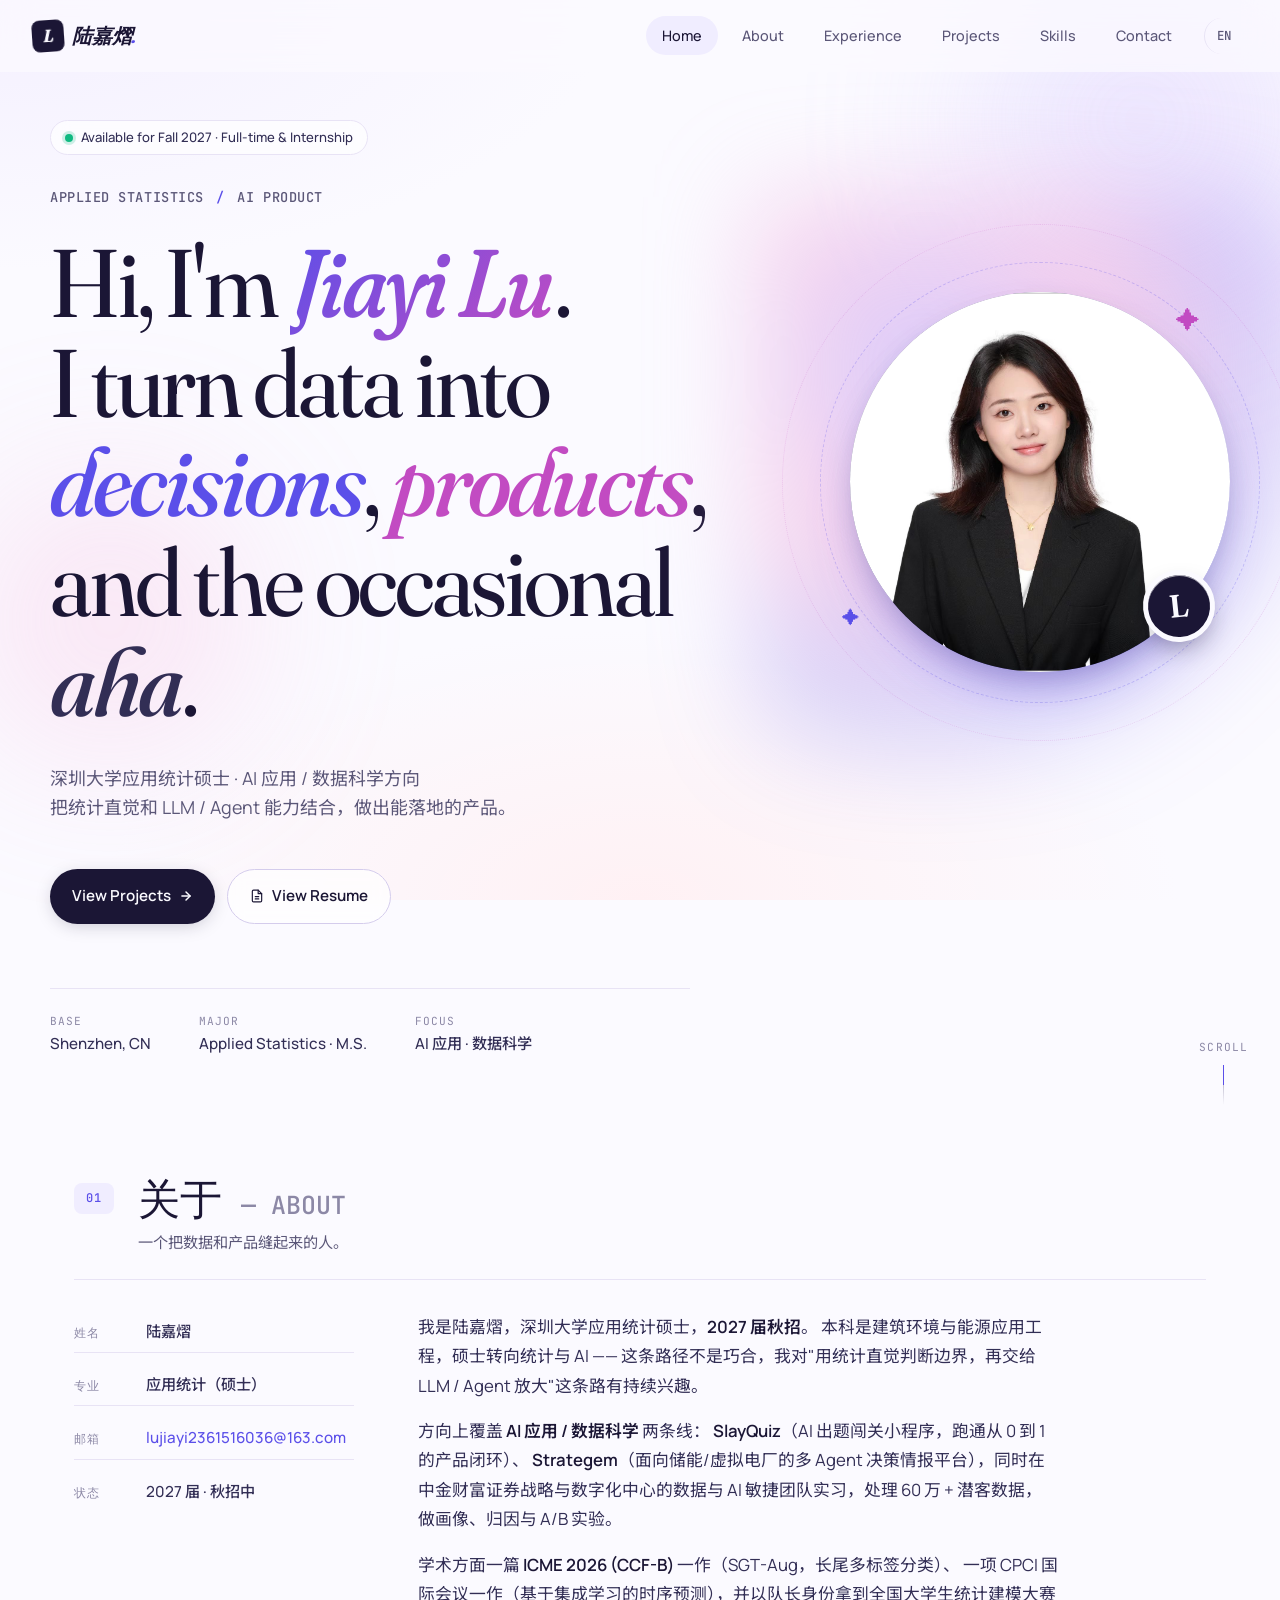
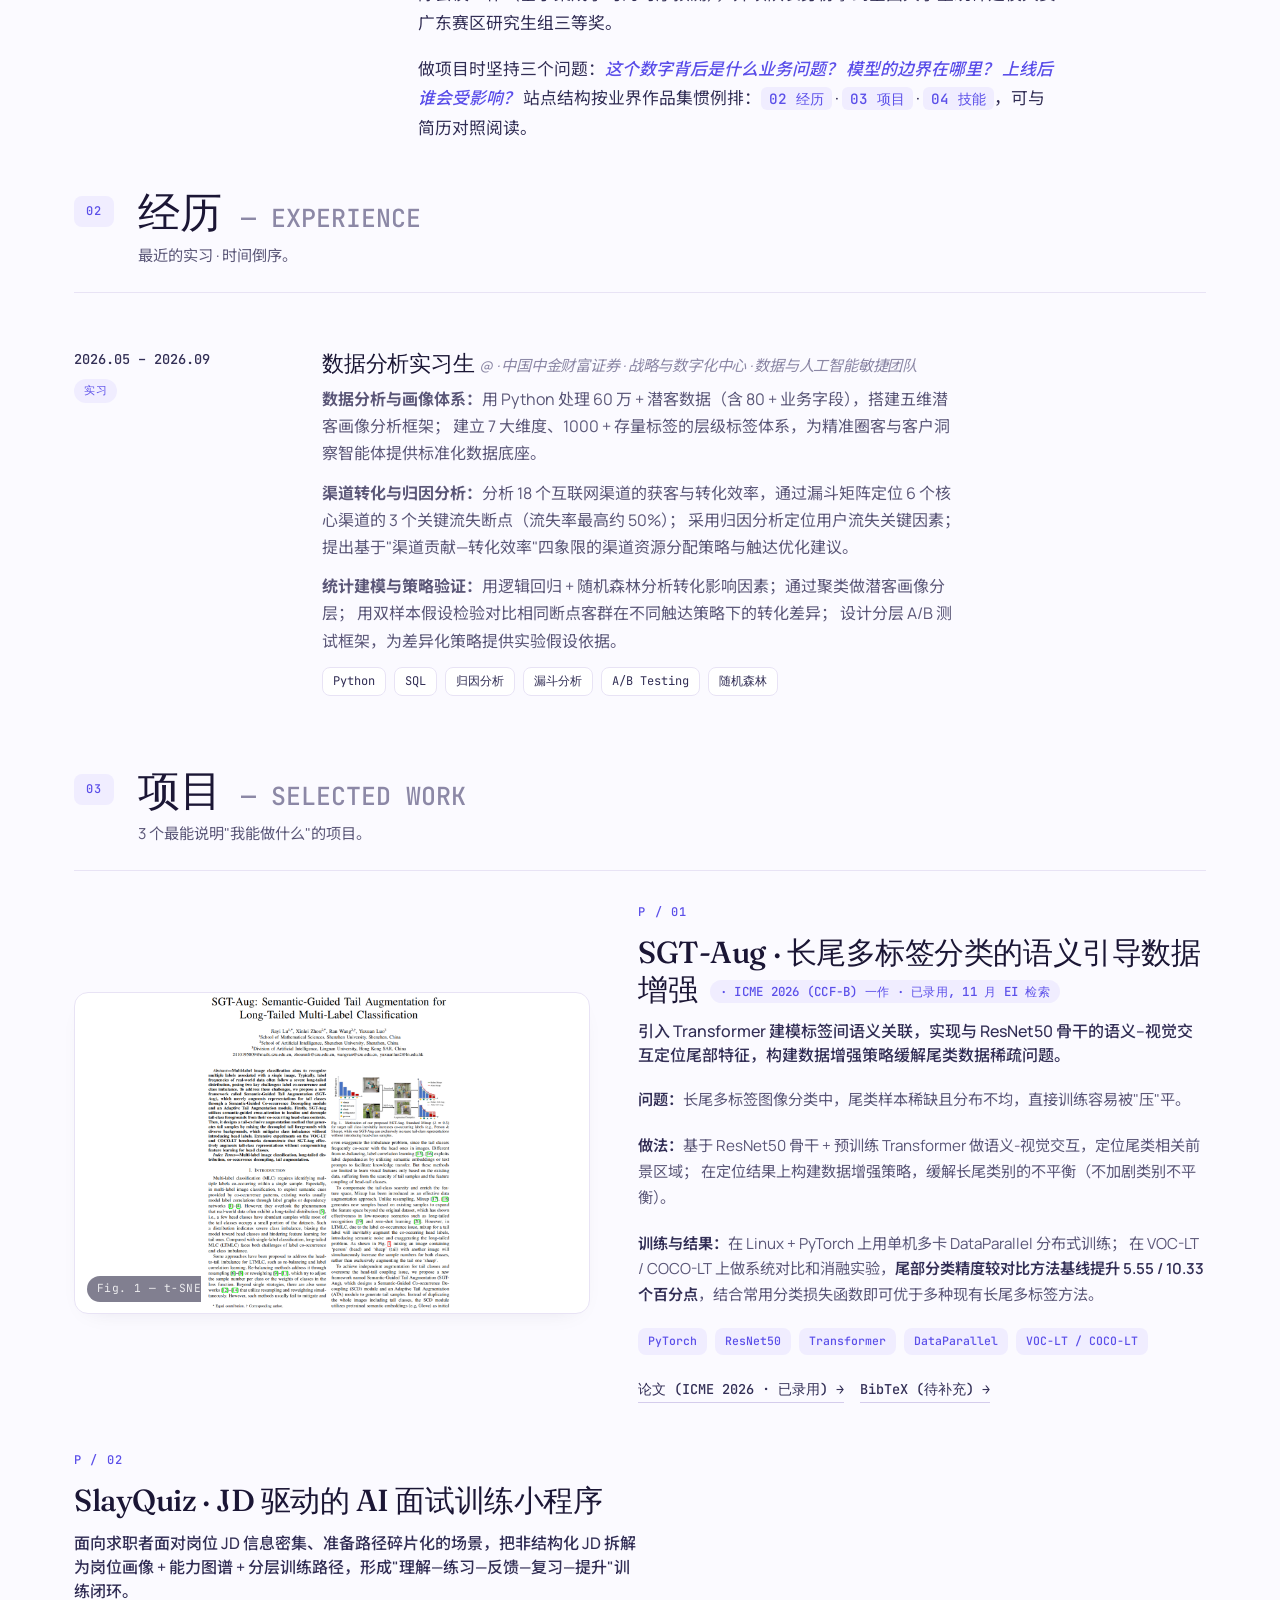
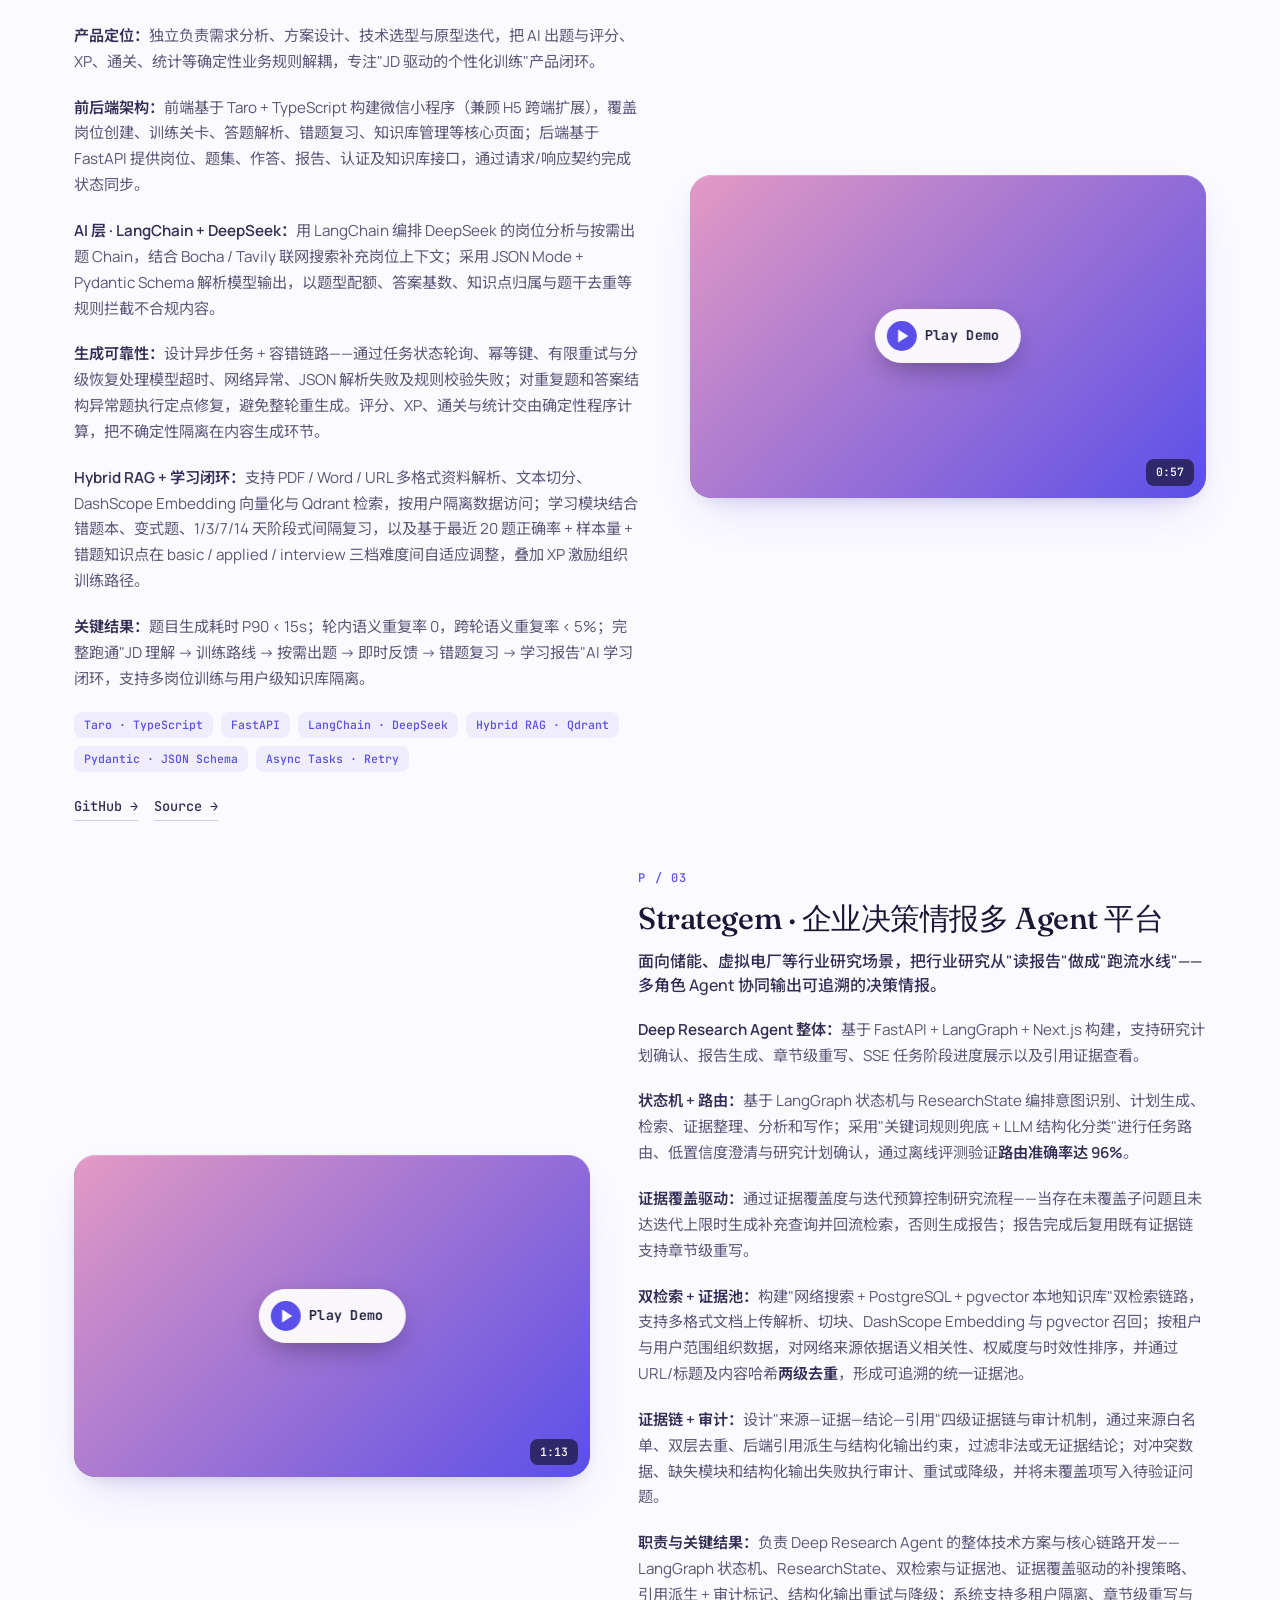
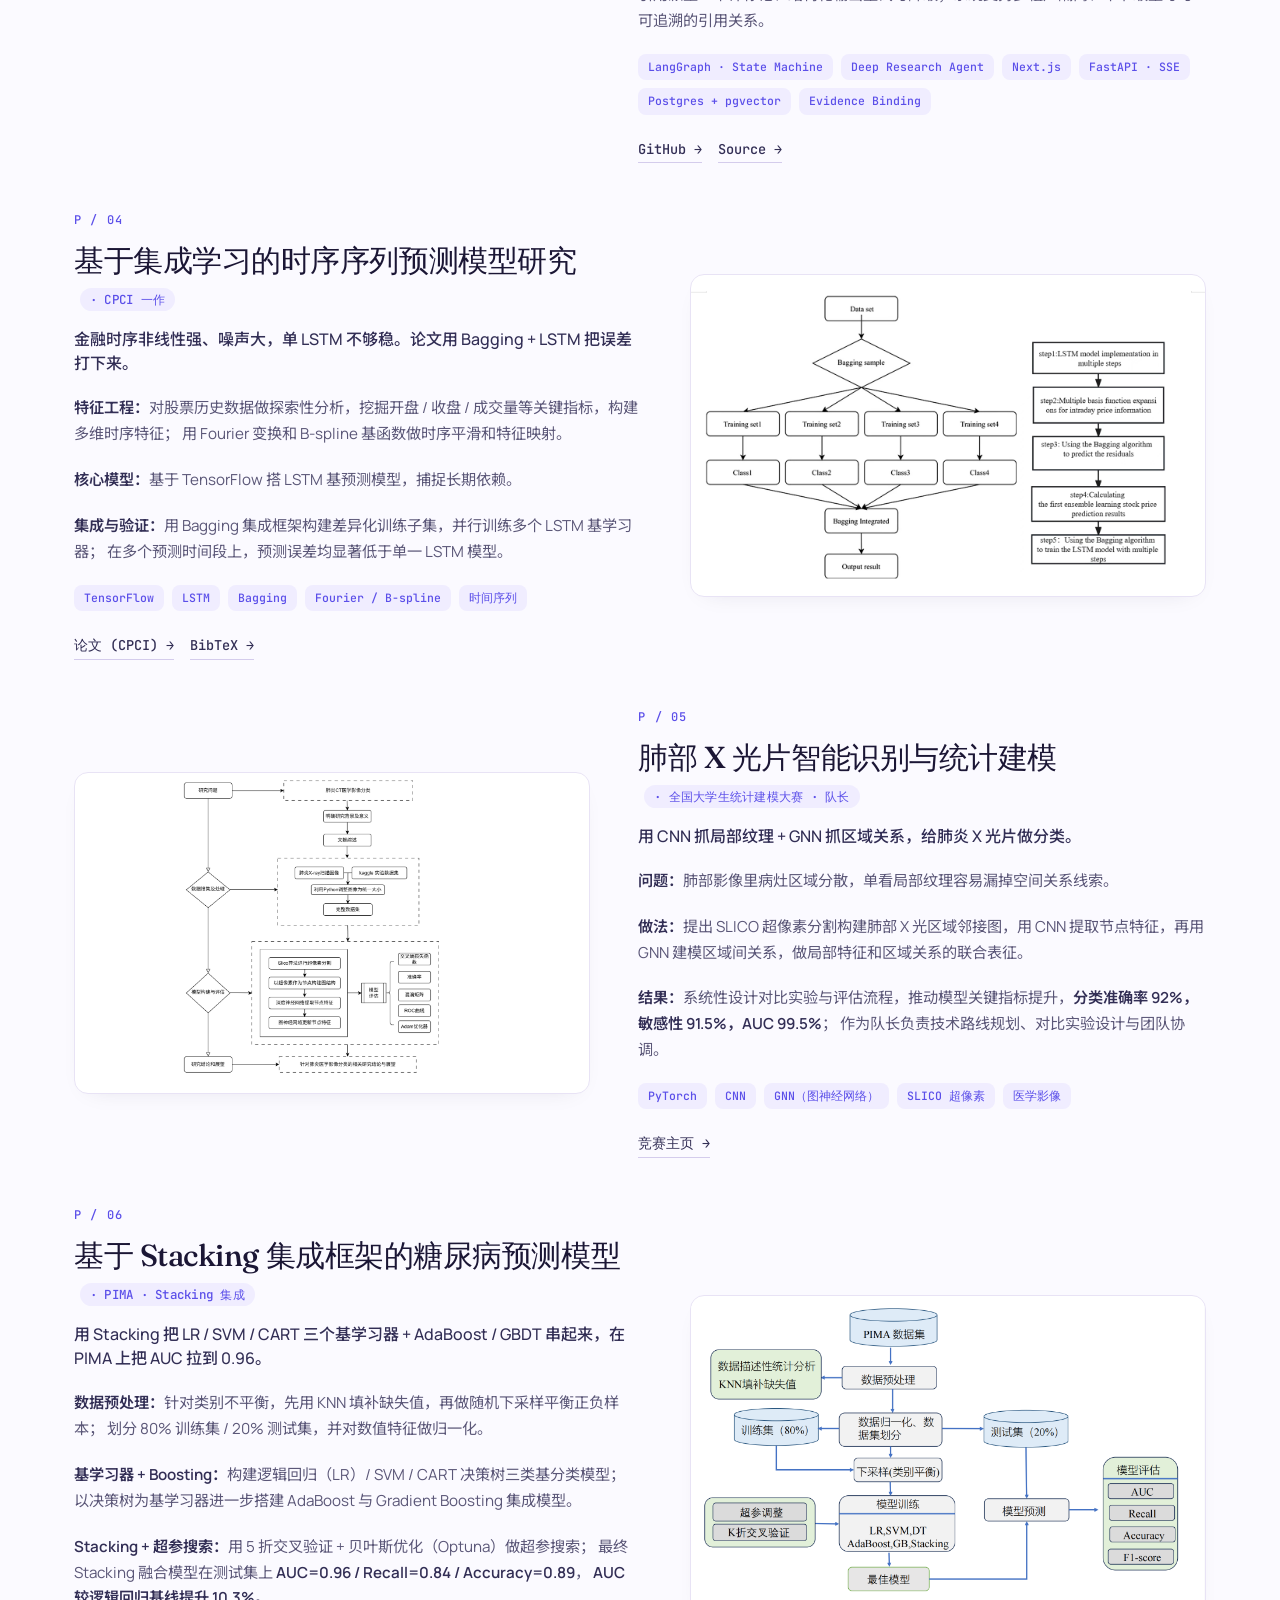
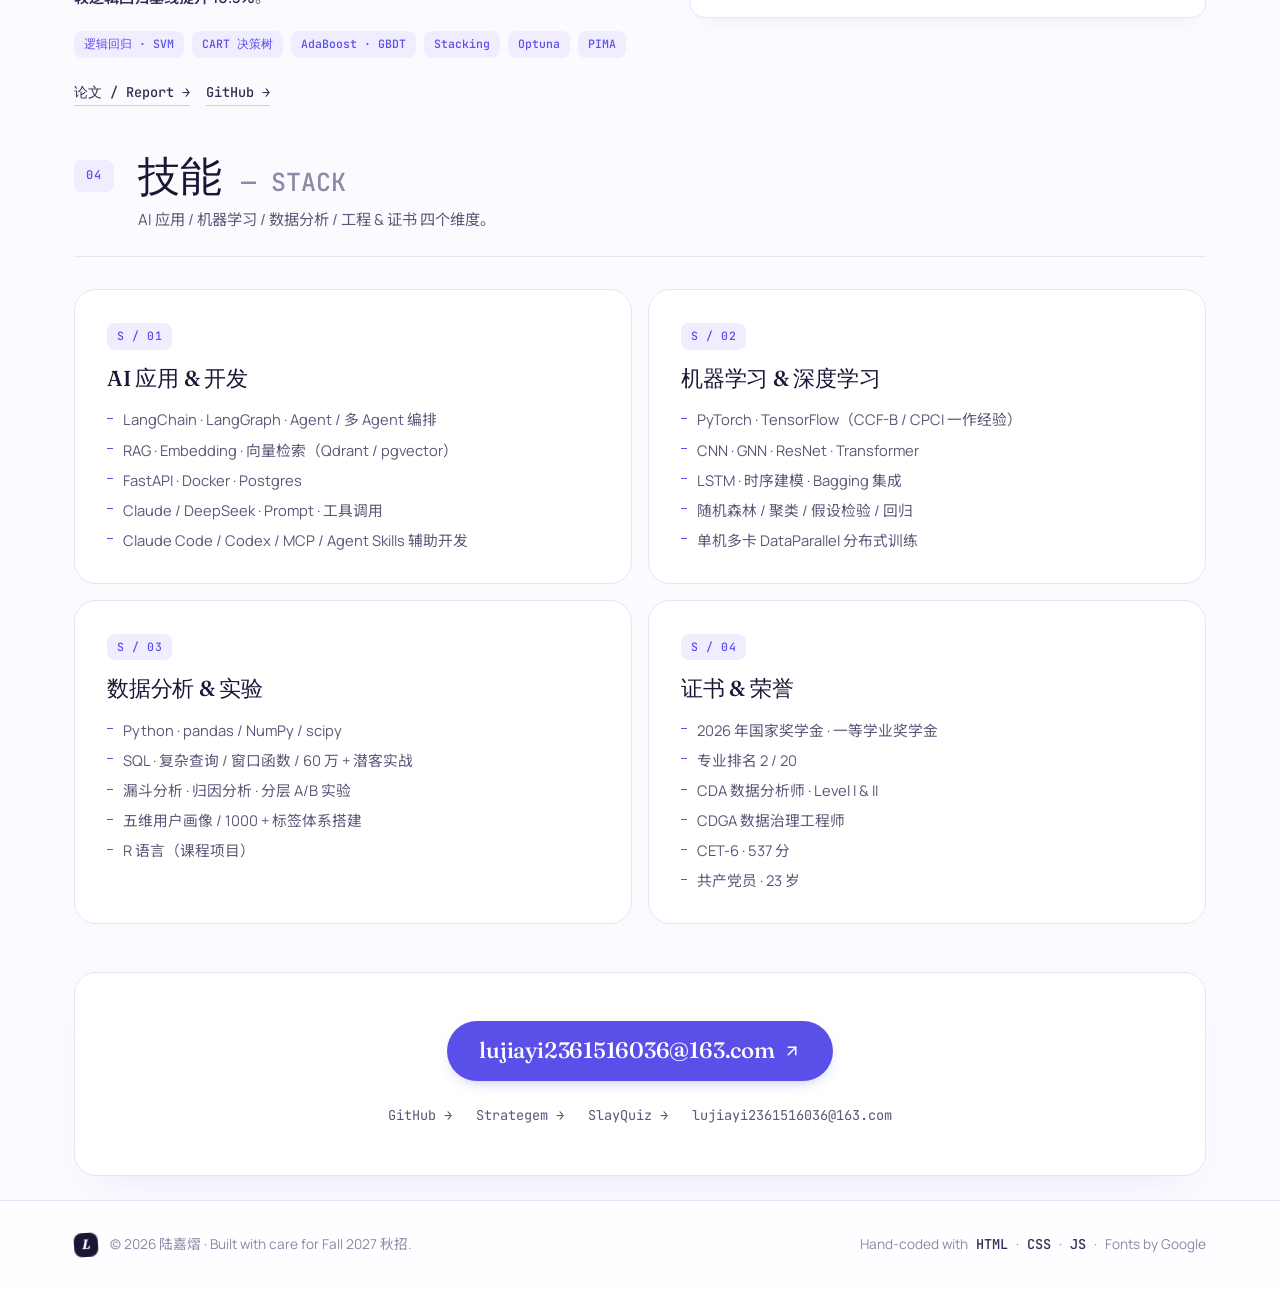
==== commit b71ec652: "content: reframe projects around AI Apps and Algorithm Engineer - View Resume: image lightbox drops " ====
--- a/index.html
+++ b/index.html
@@ -253,18 +253,18 @@
                         </div>
                         <div class="project-info">
                             <span class="project-num">P / 01</span>
-                            <h3 class="project-title">SGT-Aug · 长尾多标签分类的语义引导数据增强 <span class="project-pub">· ICME 2026 (CCF-B) 一作</span></h3>
-                            <p class="project-sub">用预训练 Transformer 帮 ResNet 找"长尾类相关前景区域"，给少样本类别定向做数据增强。</p>
-                            <p class="project-desc">
-                                <strong>问题：</strong>长尾多标签图像分类里，尾类样本少、视觉特征弱，直接训容易把尾类"压"掉。
+                            <h3 class="project-title">SGT-Aug · 长尾多标签分类的语义引导数据增强 <span class="project-pub">· ICME 2026 (CCF-B) 一作 · 已录用, 11 月 EI 检索</span></h3>
+                            <p class="project-sub">引入 Transformer 建模标签间语义关联，实现与 ResNet50 骨干的语义–视觉交互定位尾部特征，构建数据增强策略缓解尾类数据稀疏问题。</p>
+                            <p class="project-desc">
+                                <strong>问题：</strong>长尾多标签图像分类中，尾类样本稀缺且分布不均，直接训练容易被"压"平。
                             </p>
                             <p class="project-desc">
                                 <strong>做法：</strong>基于 ResNet50 骨干 + 预训练 Transformer 做语义-视觉交互，定位尾类相关前景区域；
                                 在定位结果上构建数据增强策略，缓解长尾类别的不平衡（不加剧类别不平衡）。
                             </p>
                             <p class="project-desc">
-                                <strong>训练与验证：</strong>在 Linux + PyTorch 上用单机多卡 DataParallel 分布式训练；
-                                在 VOC-LT / COCO-LT 上做系统对比和消融实验，结合常用分类损失函数即可优于多种现有长尾多标签方法。
+                                <strong>训练与结果：</strong>在 Linux + PyTorch 上用单机多卡 DataParallel 分布式训练；
+                                在 VOC-LT / COCO-LT 上做系统对比和消融实验，<strong>尾部分类精度较对比方法基线提升 5.55 / 10.33 个百分点</strong>，结合常用分类损失函数即可优于多种现有长尾多标签方法。
                             </p>
                             <ul class="project-tags">
                                 <li>PyTorch</li>
@@ -274,8 +274,8 @@
                                 <li>VOC-LT / COCO-LT</li>
                             </ul>
                             <div class="project-links">
-                                <a href="#" class="project-link">论文 (ICME 2026) →</a>
-                                <a href="#" class="project-link project-link-external">BibTeX →</a>
+                                <a href="#" class="project-link" title="链接待补充">论文 (ICME 2026 · 已录用) →</a>
+                                <a href="#" class="project-link project-link-external" title="链接待补充">BibTeX (待补充) →</a>
                             </div>
                         </div>
                     </li>
@@ -314,32 +314,37 @@
                         </div>
                         <div class="project-info">
                             <span class="project-num">P / 02</span>
-                            <h3 class="project-title">SlayQuiz · AI 出题闯关微信小程序</h3>
-                            <p class="project-sub">负责从需求调研、竞品分析、方案设计到前后端实现的完整链路，做出能自己出题、自己改错题的产品。</p>
-                            <p class="project-desc">
-                                <strong>前后端 + 核心产品：</strong>基于 Taro + TypeScript 构建微信小程序，配合 FastAPI 后端实现岗位创建、题目生成、答题记录、结果分析、知识库管理等核心接口。
-                            </p>
-                            <p class="project-desc">
-                                <strong>AI 生成链路：</strong>用 LangChain + DeepSeek 搭出题与反馈管线，加 JD 校验、联网搜索增强、结构化输出、题目规则校验四道关，提升题目生成与解析反馈的稳定性。
-                            </p>
-                            <p class="project-desc">
-                                <strong>RAG 私有知识库：</strong>支持 PDF / Word / URL 资料解析，文本切分后用 DashScope Embedding 向量化，存到 Qdrant，按用户隔离知识库，用于定制化练习出题。
-                                还搭了学习增强闭环：错题本、间隔复习、变式题、知识库练习、自适应难度 + XP 激励。
-                            </p>
-                            <p class="project-desc">
-                                <strong>AI 编程工具：</strong>用 VSCode / Claude Code / MCP / Agent Skills 辅助需求拆解、方案验证、代码实现和测试修复。
+                            <h3 class="project-title">SlayQuiz · JD 驱动的 AI 面试训练小程序</h3>
+                            <p class="project-sub">面向求职者面对岗位 JD 信息密集、准备路径碎片化的场景，把非结构化 JD 拆解为岗位画像 + 能力图谱 + 分层训练路径，形成"理解—练习—反馈—复习—提升"训练闭环。</p>
+                            <p class="project-desc">
+                                <strong>产品定位：</strong>独立负责需求分析、方案设计、技术选型与原型迭代，把 AI 出题与评分、XP、通关、统计等确定性业务规则解耦，专注"JD 驱动的个性化训练"产品闭环。
+                            </p>
+                            <p class="project-desc">
+                                <strong>前后端架构：</strong>前端基于 Taro + TypeScript 构建微信小程序（兼顾 H5 跨端扩展），覆盖岗位创建、训练关卡、答题解析、错题复习、知识库管理等核心页面；后端基于 FastAPI 提供岗位、题集、作答、报告、认证及知识库接口，通过请求/响应契约完成状态同步。
+                            </p>
+                            <p class="project-desc">
+                                <strong>AI 层 · LangChain + DeepSeek：</strong>用 LangChain 编排 DeepSeek 的岗位分析与按需出题 Chain，结合 Bocha / Tavily 联网搜索补充岗位上下文；采用 JSON Mode + Pydantic Schema 解析模型输出，以题型配额、答案基数、知识点归属与题干去重等规则拦截不合规内容。
+                            </p>
+                            <p class="project-desc">
+                                <strong>生成可靠性：</strong>设计异步任务 + 容错链路——通过任务状态轮询、幂等键、有限重试与分级恢复处理模型超时、网络异常、JSON 解析失败及规则校验失败；对重复题和答案结构异常题执行定点修复，避免整轮重生成。评分、XP、通关与统计交由确定性程序计算，把不确定性隔离在内容生成环节。
+                            </p>
+                            <p class="project-desc">
+                                <strong>Hybrid RAG + 学习闭环：</strong>支持 PDF / Word / URL 多格式资料解析、文本切分、DashScope Embedding 向量化与 Qdrant 检索，按用户隔离数据访问；学习模块结合错题本、变式题、1/3/7/14 天阶段式间隔复习，以及基于最近 20 题正确率 + 样本量 + 错题知识点在 basic / applied / interview 三档难度间自适应调整，叠加 XP 激励组织训练路径。
+                            </p>
+                            <p class="project-desc">
+                                <strong>关键结果：</strong>题目生成耗时 P90 &lt; 15s；轮内语义重复率 0，跨轮语义重复率 &lt; 5%；完整跑通"JD 理解 → 训练路线 → 按需出题 → 即时反馈 → 错题复习 → 学习报告"AI 学习闭环，支持多岗位训练与用户级知识库隔离。
                             </p>
                             <ul class="project-tags">
                                 <li>Taro · TypeScript</li>
                                 <li>FastAPI</li>
-                                <li>LangChain</li>
-                                <li>RAG · Qdrant</li>
-                                <li>DashScope Embedding</li>
-                                <li>Claude Code</li>
+                                <li>LangChain · DeepSeek</li>
+                                <li>Hybrid RAG · Qdrant</li>
+                                <li>Pydantic · JSON Schema</li>
+                                <li>Async Tasks · Retry</li>
                             </ul>
                             <div class="project-links">
                                 <a href="https://github.com/luck67-svg/SlayQuiz.git" target="_blank" rel="noopener noreferrer" class="project-link">GitHub →</a>
-                                <a href="https://github.com/luck67-svg/SlayQuiz.git" target="_blank" rel="noopener noreferrer" class="project-link project-link-external">代码仓库 →</a>
+                                <a href="https://github.com/luck67-svg/SlayQuiz.git" target="_blank" rel="noopener noreferrer" class="project-link project-link-external">Source →</a>
                             </div>
                         </div>
                     </li>
@@ -379,28 +384,36 @@
                         <div class="project-info">
                             <span class="project-num">P / 03</span>
                             <h3 class="project-title">Strategem · 企业决策情报多 Agent 平台</h3>
-                            <p class="project-sub">面向储能 / 虚拟电厂等数字能源场景，把行业研究从"读报告"做成"跑流水线"。</p>
-                            <p class="project-desc">
-                                <strong>多 Agent 产业研究工作流：</strong>基于 FastAPI + LangGraph + Next.js 构建 Planner → Research → Analysis → Financial → Verification 协同工作流，把用户问题拆成 Research Plan、子问题、检索计划与结构化报告大纲，让产业研究 / 报告生成自动化。
-                            </p>
-                            <p class="project-desc">
-                                <strong>双源检索与可信证据体系：</strong>设计 Source + Router + RAG 双路检索机制，结论与数据源结构化绑定，降低信息幻觉；
-                                把行业术语 / 价值链 / 指标口径做成可配置领域知识，注入到智能体里，覆盖产业链定位、政策市场、竞争格局、技术链等模块的动态深度分析。
-                            </p>
-                            <p class="project-desc">
-                                <strong>幻觉防控：</strong>围绕可信 AI 输出做引用链 + 审计机制，自动处理非法引用、未覆盖模块、低可信来源、重复证据和待验证问题。
+                            <p class="project-sub">面向储能、虚拟电厂等行业研究场景，把行业研究从"读报告"做成"跑流水线"——多角色 Agent 协同输出可追溯的决策情报。</p>
+                            <p class="project-desc">
+                                <strong>Deep Research Agent 整体：</strong>基于 FastAPI + LangGraph + Next.js 构建，支持研究计划确认、报告生成、章节级重写、SSE 任务阶段进度展示以及引用证据查看。
+                            </p>
+                            <p class="project-desc">
+                                <strong>状态机 + 路由：</strong>基于 LangGraph 状态机与 ResearchState 编排意图识别、计划生成、检索、证据整理、分析和写作；采用"关键词规则兜底 + LLM 结构化分类"进行任务路由、低置信度澄清与研究计划确认，通过离线评测验证<strong>路由准确率达 96%</strong>。
+                            </p>
+                            <p class="project-desc">
+                                <strong>证据覆盖驱动：</strong>通过证据覆盖度与迭代预算控制研究流程——当存在未覆盖子问题且未达迭代上限时生成补充查询并回流检索，否则生成报告；报告完成后复用既有证据链支持章节级重写。
+                            </p>
+                            <p class="project-desc">
+                                <strong>双检索 + 证据池：</strong>构建"网络搜索 + PostgreSQL + pgvector 本地知识库"双检索链路，支持多格式文档上传解析、切块、DashScope Embedding 与 pgvector 召回；按租户与用户范围组织数据，对网络来源依据语义相关性、权威度与时效性排序，并通过 URL/标题及内容哈希<strong>两级去重</strong>，形成可追溯的统一证据池。
+                            </p>
+                            <p class="project-desc">
+                                <strong>证据链 + 审计：</strong>设计"来源—证据—结论—引用"四级证据链与审计机制，通过来源白名单、双层去重、后端引用派生与结构化输出约束，过滤非法或无证据结论；对冲突数据、缺失模块和结构化输出失败执行审计、重试或降级，并将未覆盖项写入待验证问题。
+                            </p>
+                            <p class="project-desc">
+                                <strong>职责与关键结果：</strong>负责 Deep Research Agent 的整体技术方案与核心链路开发——LangGraph 状态机、ResearchState、双检索与证据池、证据覆盖驱动的补搜策略、引用派生 + 审计标记、结构化输出重试与降级；系统支持多租户隔离、章节级重写与可追溯的引用关系。
                             </p>
                             <ul class="project-tags">
-                                <li>LangGraph</li>
-                                <li>RAG</li>
-                                <li>FastAPI</li>
+                                <li>LangGraph · State Machine</li>
+                                <li>Deep Research Agent</li>
                                 <li>Next.js</li>
+                                <li>FastAPI · SSE</li>
                                 <li>Postgres + pgvector</li>
-                                <li>Claude / DeepSeek</li>
+                                <li>Evidence Binding</li>
                             </ul>
                             <div class="project-links">
                                 <a href="https://github.com/luck67-svg/Strategem.git" target="_blank" rel="noopener noreferrer" class="project-link">GitHub →</a>
-                                <a href="https://github.com/luck67-svg/Strategem.git" target="_blank" rel="noopener noreferrer" class="project-link project-link-external">代码仓库 →</a>
+                                <a href="https://github.com/luck67-svg/Strategem.git" target="_blank" rel="noopener noreferrer" class="project-link project-link-external">Source →</a>
                             </div>
                         </div>
                     </li>
@@ -576,12 +589,13 @@
 
                     <div class="skill-card">
                         <span class="skill-num">S / 04</span>
-                        <h3>证书 & 其他</h3>
+                        <h3>证书 & 荣誉</h3>
                         <ul>
-                            <li>CDA 数据分析师 · Level I & II</li>
+                            <li>2026 年国家奖学金 · 一等学业奖学金</li>
+                            <li>专业排名 2 / 20</li>
+                            <li>CDA 数据分析师 · Level I &amp; II</li>
                             <li>CDGA 数据治理工程师</li>
                             <li>CET-6 · 537 分</li>
-                            <li>专业排名 3 / 20 · 一等奖学金</li>
                             <li>共产党员 · 23 岁</li>
                         </ul>
                     </div>
--- a/styles.css
+++ b/styles.css
@@ -1565,6 +1565,20 @@
     background: rgba(255, 255, 255, 0.22);
 }
 
+/* ----- Lightbox: image mode (large figures + résumé) ------ */
+.demo-modal[data-type="image"] .demo-modal-content {
+    max-width: 1200px;
+}
+.demo-modal[data-type="image"] .demo-modal-video {
+    /* Drop the 16:9 lock so tall images (resume, paper figures) can
+       fill the available height with their native aspect ratio. */
+    aspect-ratio: auto;
+    width: min(95vw, 1200px);
+    height: 88vh;
+    max-width: 1200px;
+    background: #0d0a1f;          /* dark plum to frame the image edge */
+}
+
 /* ----- Lightbox: PDF / Résumé mode ------------------------- */
 .demo-modal[data-type="pdf"] .demo-modal-content {
     max-width: 1100px;
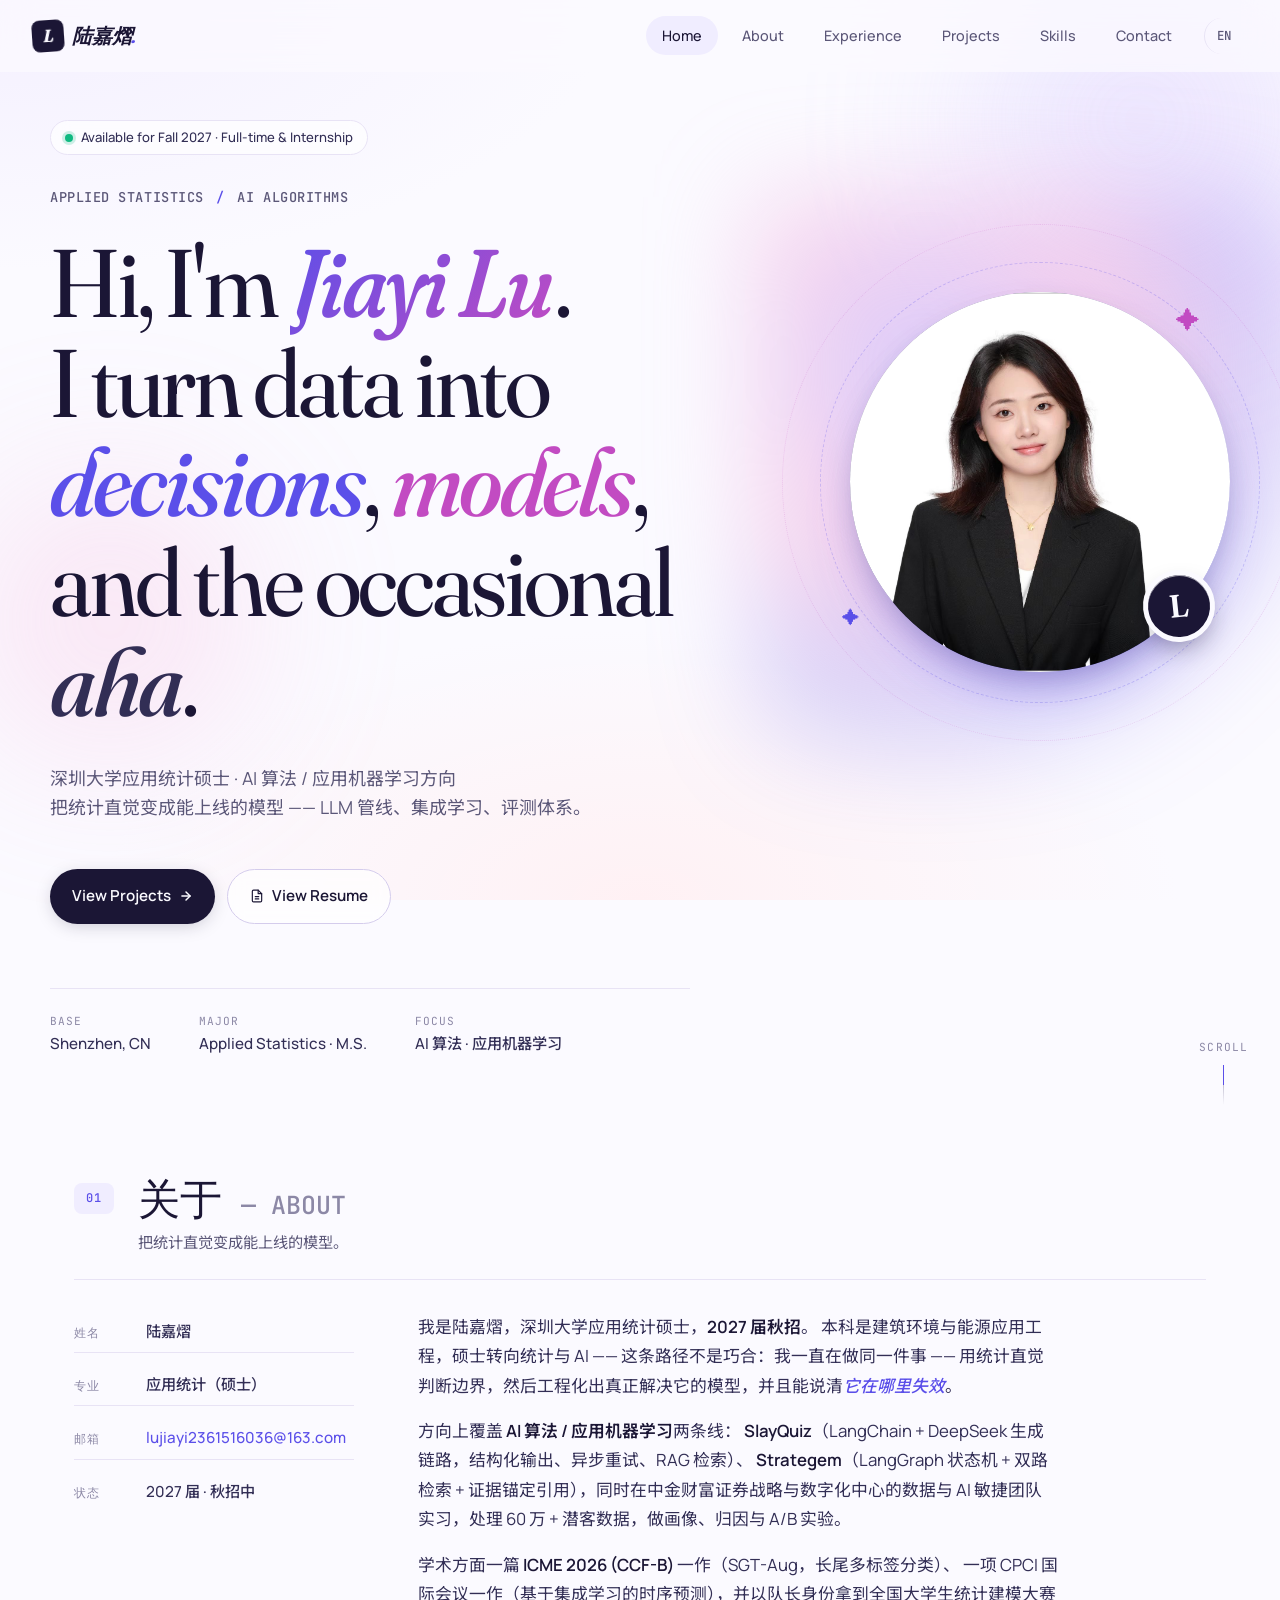
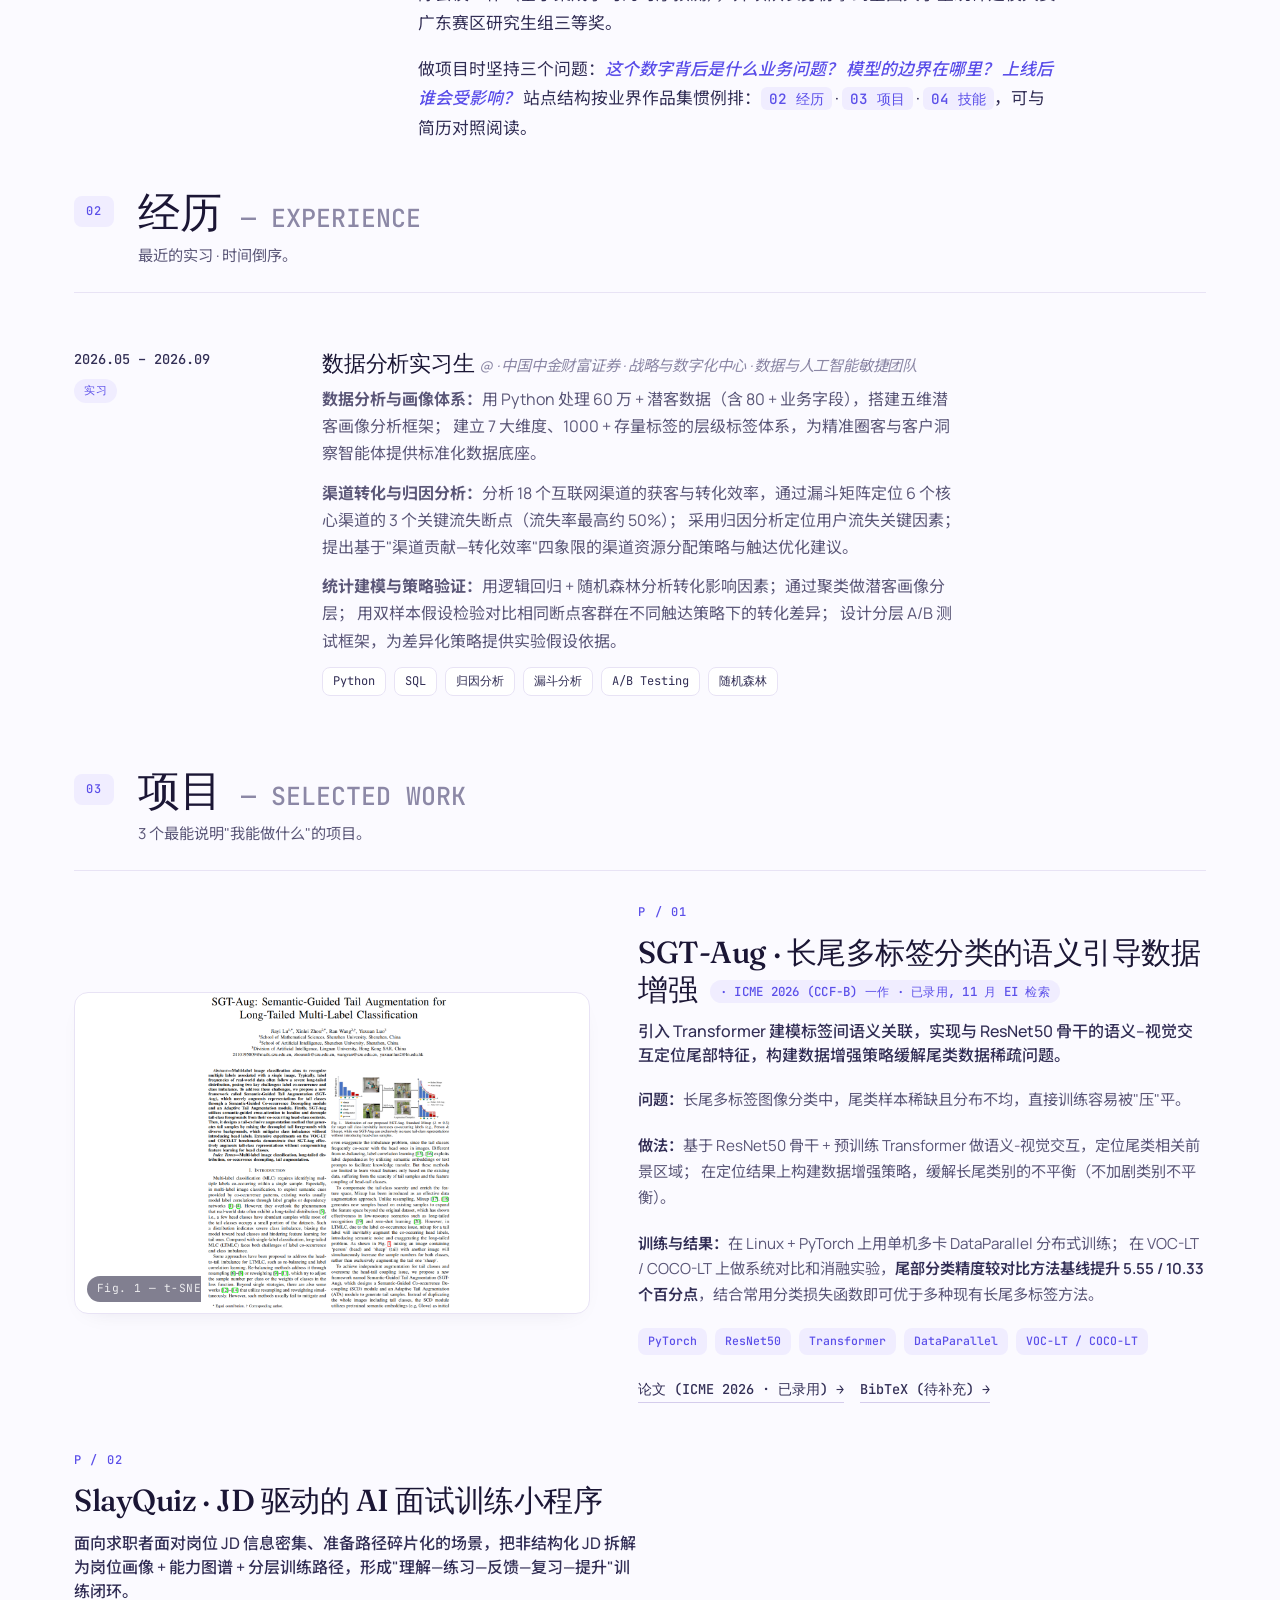
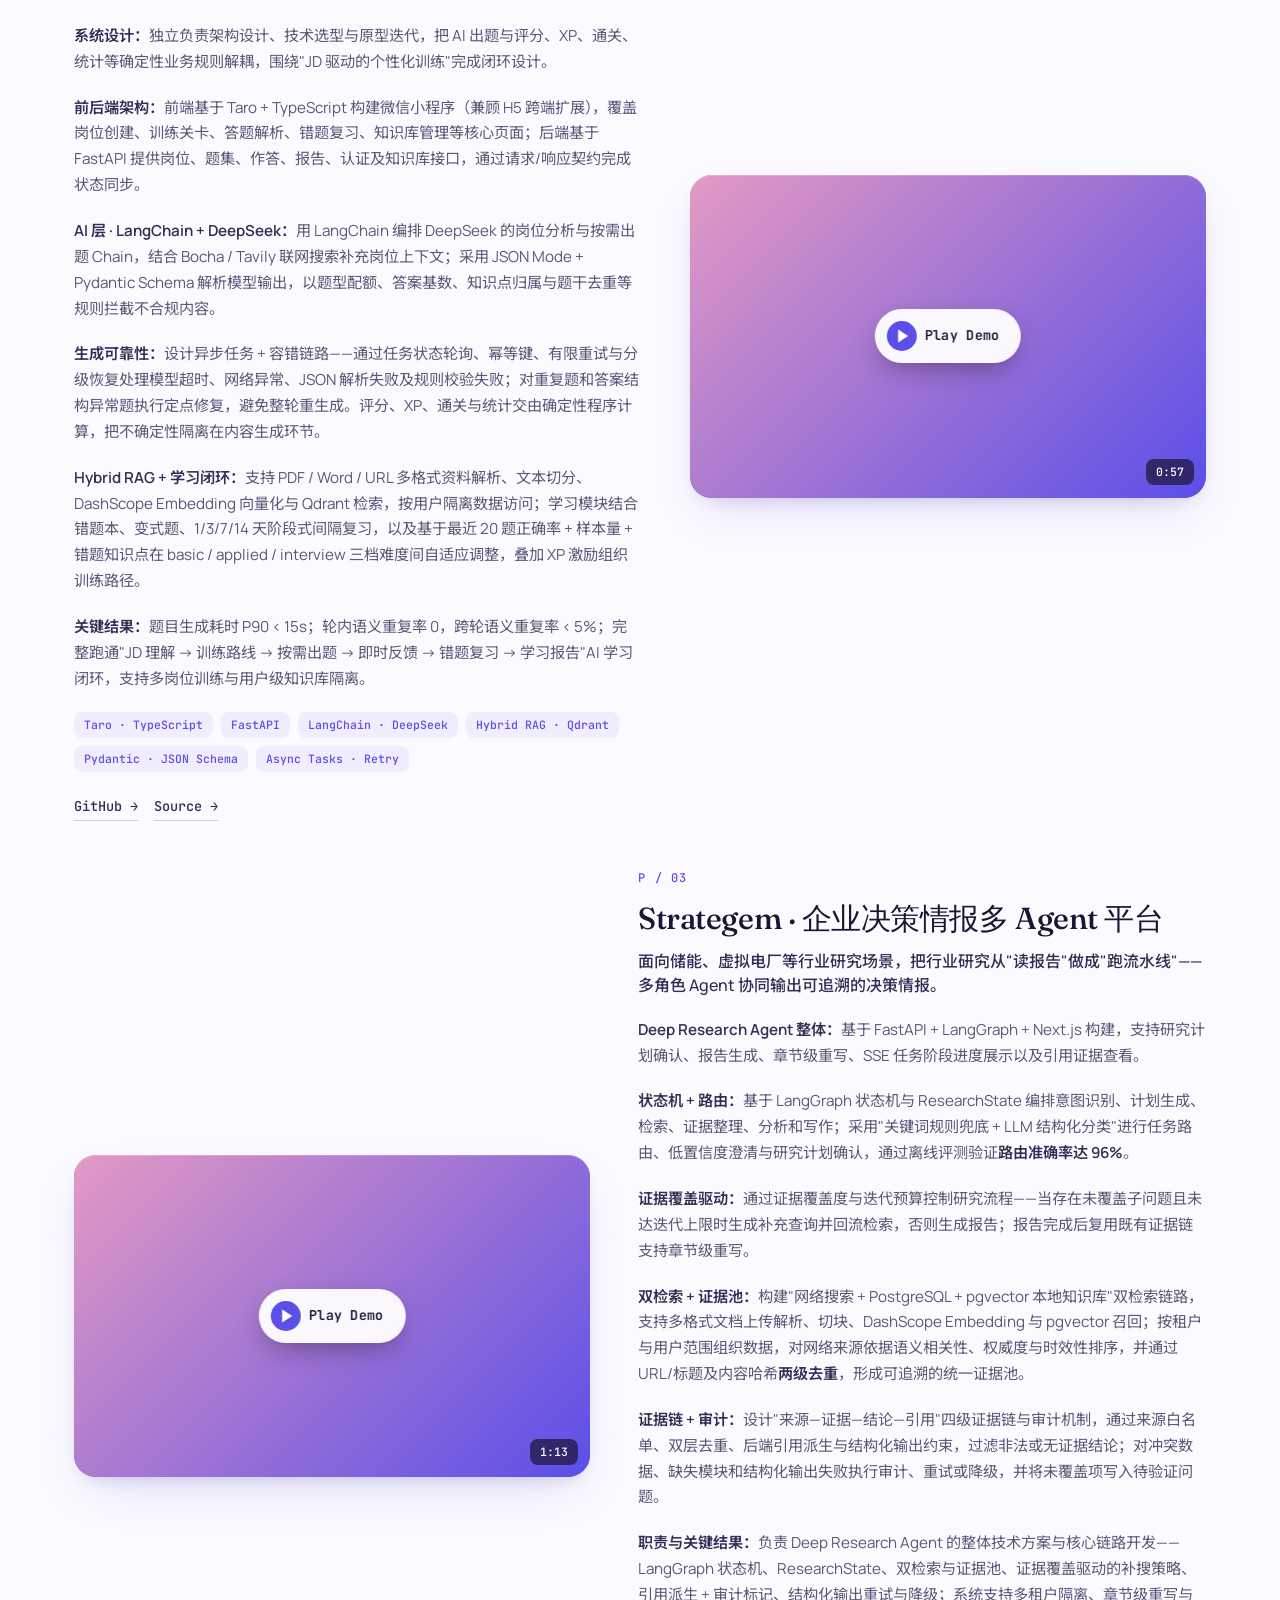
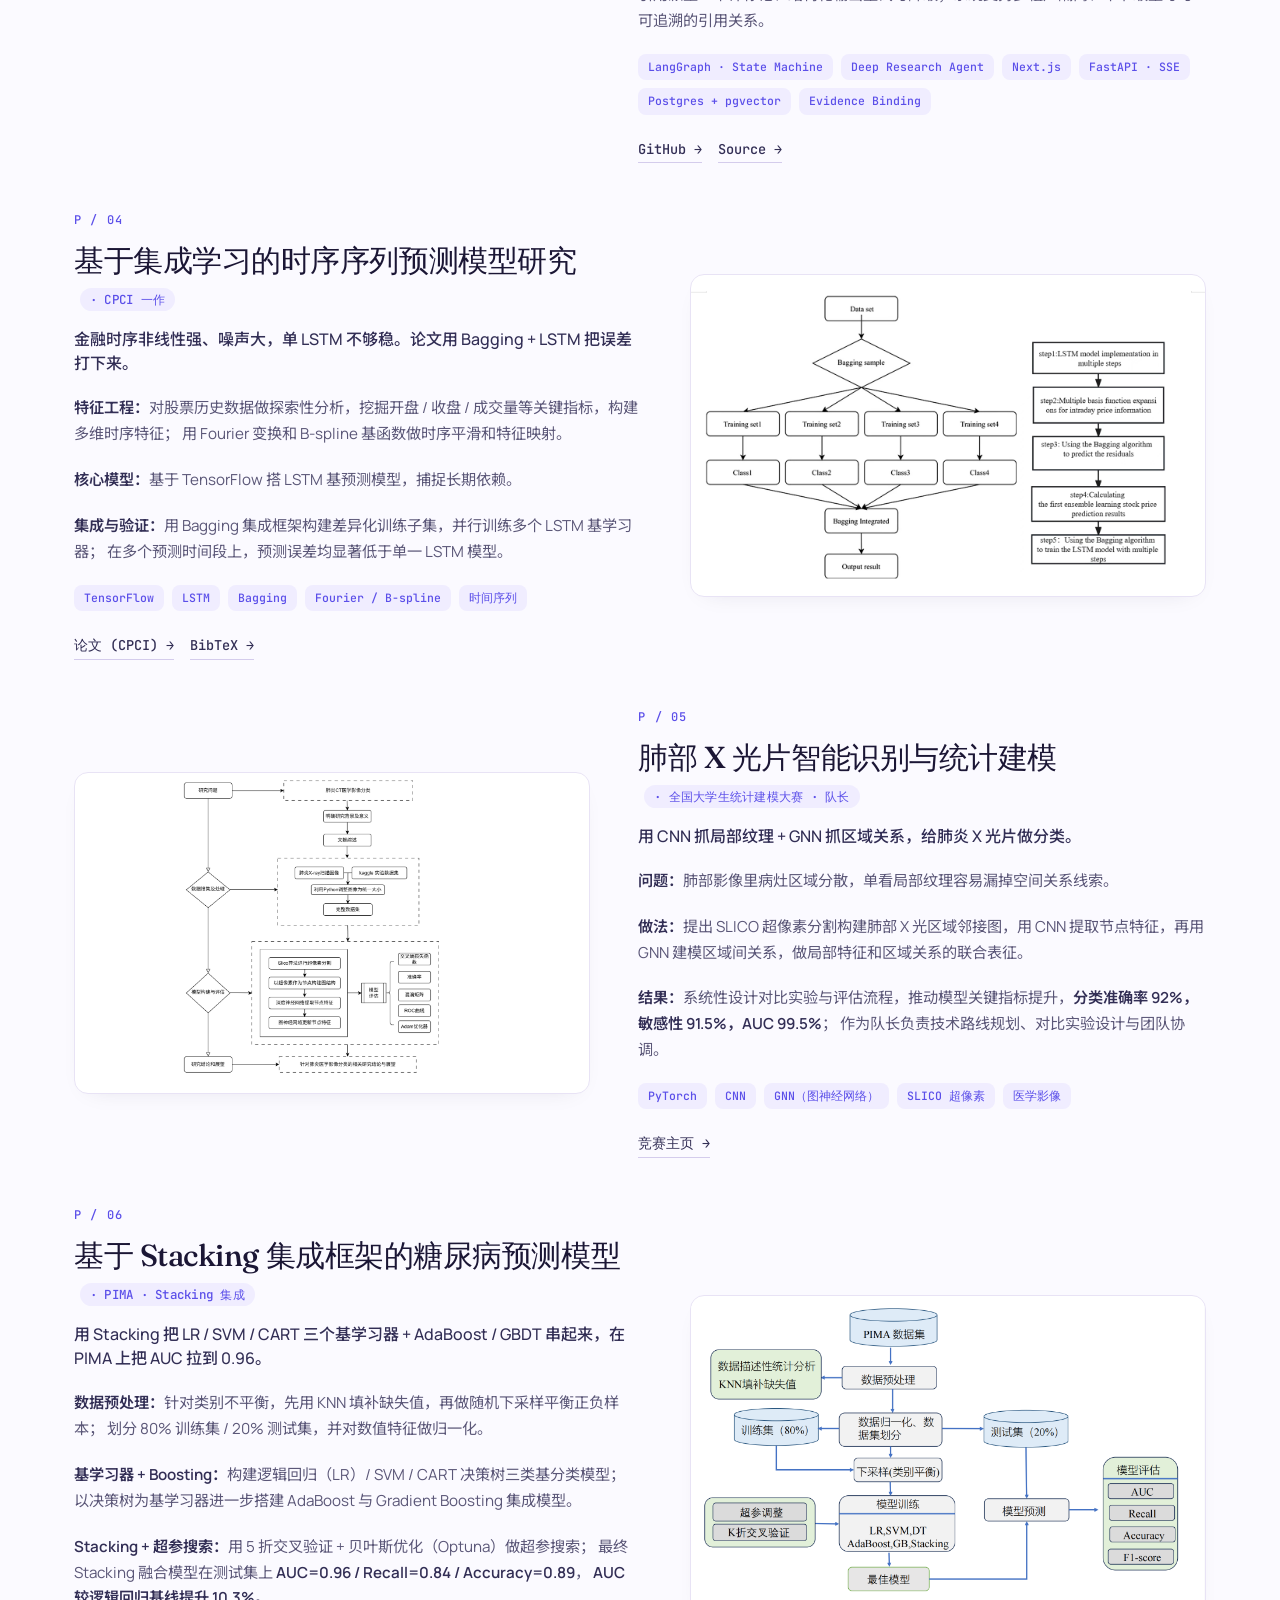
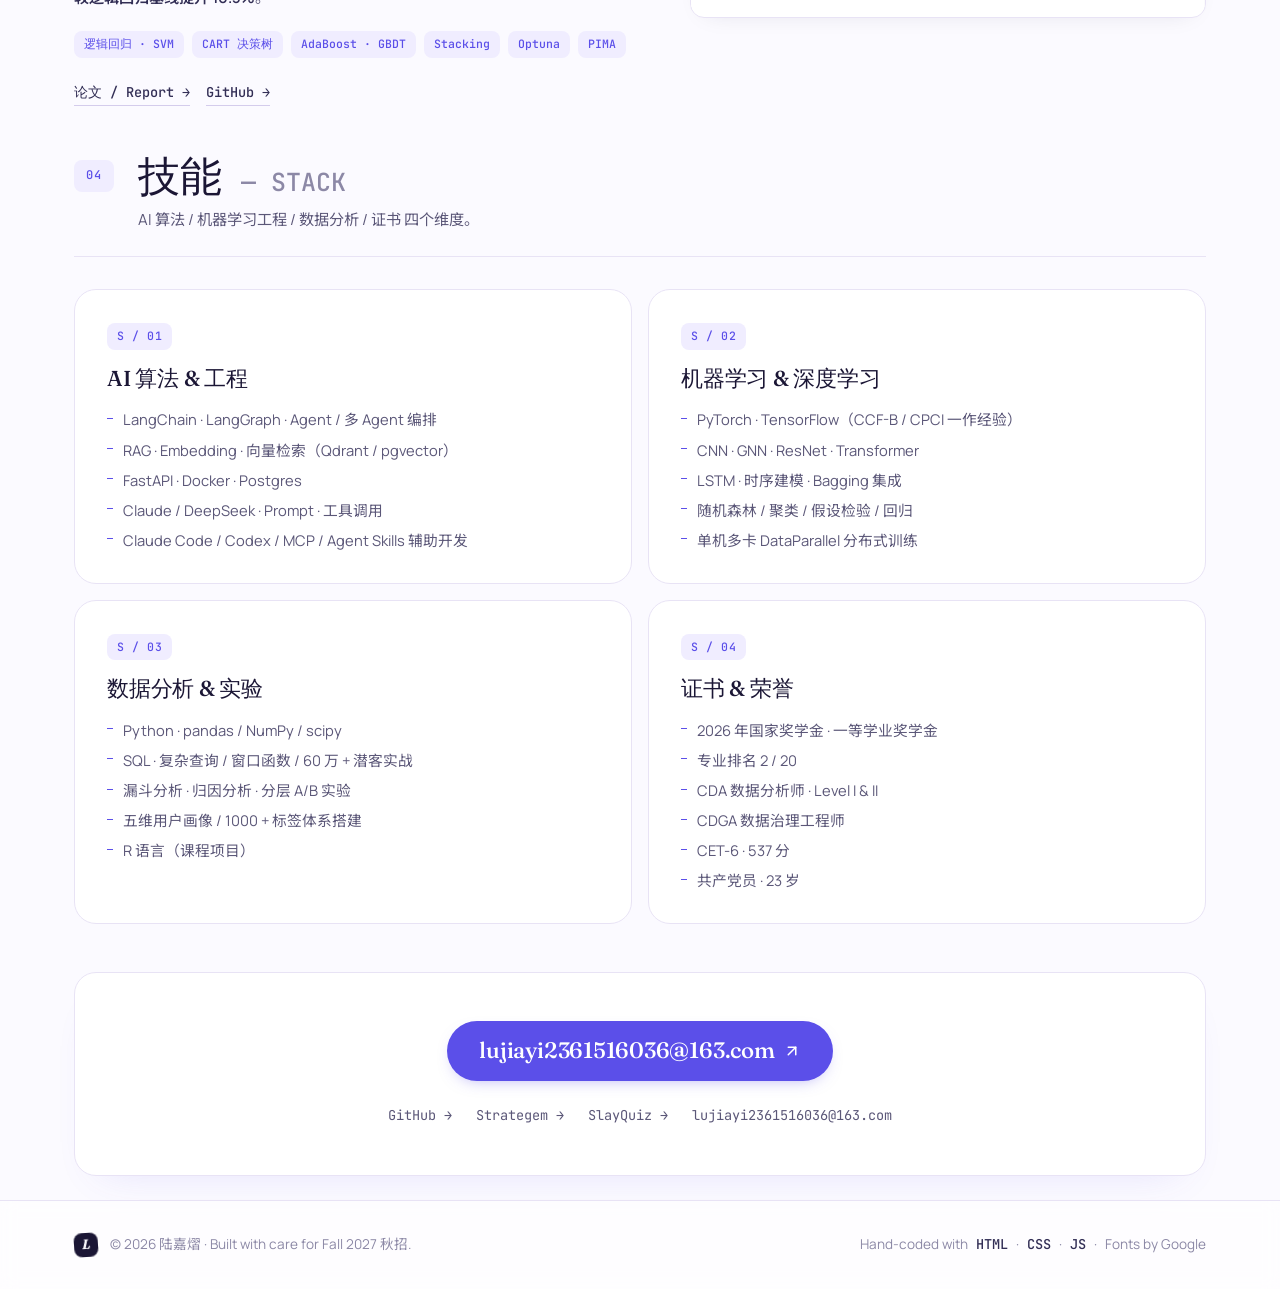
==== commit bbce410e: "content: shift positioning from product to AI algorithms and applied ML Recurring product vocabulary" ====
--- a/index.html
+++ b/index.html
@@ -3,8 +3,8 @@
 <head>
     <meta charset="UTF-8" />
     <meta name="viewport" content="width=device-width, initial-scale=1.0" />
-    <title>陆嘉熠 — AI 应用 / 数据科学 / Applied Stats</title>
-    <meta name="description" content="深圳大学应用统计硕士 · AI 应用 / 数据科学方向。把统计直觉和 LLM / Agent 能力结合，做出能落地的产品。" />
+    <title>陆嘉熠 — AI 算法 / 应用机器学习 / Applied Stats</title>
+    <meta name="description" content="深圳大学应用统计硕士 · AI 算法 / 应用机器学习方向。把统计直觉变成能上线的模型 —— LLM 管线、集成学习、评测体系。" />
     <link rel="icon" href="data:image/svg+xml,%3Csvg xmlns='http://www.w3.org/2000/svg' viewBox='0 0 100 100'%3E%3Ctext y='.9em' font-size='90' font-family='serif' font-weight='700'%3EL%3C/text%3E%3C/svg%3E" />
 
     <!-- Fonts -->
@@ -62,7 +62,7 @@
                     </div>
 
                     <p class="hero-eyebrow" data-anim="fade-up" data-delay="100">
-                        Applied Statistics <span class="hero-divider">/</span> AI Product
+                        Applied Statistics <span class="hero-divider">/</span> AI Algorithms
                     </p>
 
                     <div class="hero-title-row">
@@ -71,7 +71,7 @@
                             <span class="hero-line">I turn data into</span>
                             <span class="hero-line">
                                 <span class="hero-accent">decisions</span>,
-                                <span class="hero-accent-2">products</span>,
+                                <span class="hero-accent-2">models</span>,
                             </span>
                             <span class="hero-line">and the occasional <em class="hero-italic">aha</em>.</span>
                         </h1>
@@ -94,8 +94,8 @@
                     </div>
 
                     <p class="hero-tagline" data-anim="fade-up" data-delay="300">
-                        深圳大学应用统计硕士 · AI 应用 / 数据科学方向<br />
-                        把统计直觉和 LLM / Agent 能力结合，做出能落地的产品。
+                        深圳大学应用统计硕士 · AI 算法 / 应用机器学习方向<br />
+                        把统计直觉变成能上线的模型 —— LLM 管线、集成学习、评测体系。
                     </p>
 
                     <div class="hero-ctas" data-anim="fade-up" data-delay="400">
@@ -117,7 +117,7 @@
                     <ul class="hero-meta" data-anim="fade-up" data-delay="500">
                         <li><span class="meta-label">Base</span><span class="meta-value">Shenzhen, CN</span></li>
                         <li><span class="meta-label">Major</span><span class="meta-value">Applied Statistics · M.S.</span></li>
-                        <li><span class="meta-label">Focus</span><span class="meta-value">AI 应用 · 数据科学</span></li>
+                        <li><span class="meta-label">Focus</span><span class="meta-value">AI 算法 · 应用机器学习</span></li>
                     </ul>
                 </div>
             </div>
@@ -137,7 +137,7 @@
                     <span class="section-num">01</span>
                     <div>
                         <h2 class="section-title">关于 <span class="title-en">— About</span></h2>
-                        <p class="section-sub">一个把数据和产品缝起来的人。</p>
+                        <p class="section-sub">把统计直觉变成能上线的模型。</p>
                     </div>
                 </div>
 
@@ -155,12 +155,12 @@
                         <p>
                             我是陆嘉熠，深圳大学应用统计硕士，<strong>2027 届秋招</strong>。
                             本科是建筑环境与能源应用工程，硕士转向统计与 AI ——
-                            这条路径不是巧合，我对"用统计直觉判断边界，再交给 LLM / Agent 放大"这条路有持续兴趣。
+                            这条路径不是巧合：我一直在做同一件事 —— 用统计直觉判断边界，然后工程化出真正解决它的模型，并且能说清<em>它在哪里失效</em>。
                         </p>
                         <p>
-                            方向上覆盖 <strong>AI 应用 / 数据科学</strong> 两条线：
-                            <strong>SlayQuiz</strong>（AI 出题闯关小程序，跑通从 0 到 1 的产品闭环）、
-                            <strong>Strategem</strong>（面向储能/虚拟电厂的多 Agent 决策情报平台），同时在中金财富证券战略与数字化中心的数据与 AI 敏捷团队实习，处理 60 万 + 潜客数据，做画像、归因与 A/B 实验。
+                            方向上覆盖 <strong>AI 算法 / 应用机器学习</strong>两条线：
+                            <strong>SlayQuiz</strong>（LangChain + DeepSeek 生成链路，结构化输出、异步重试、RAG 检索）、
+                            <strong>Strategem</strong>（LangGraph 状态机 + 双路检索 + 证据锚定引用），同时在中金财富证券战略与数字化中心的数据与 AI 敏捷团队实习，处理 60 万 + 潜客数据，做画像、归因与 A/B 实验。
                         </p>
                         <p>
                             学术方面一篇 <strong>ICME 2026 (CCF-B)</strong> 一作（SGT-Aug，长尾多标签分类）、
@@ -317,7 +317,7 @@
                             <h3 class="project-title">SlayQuiz · JD 驱动的 AI 面试训练小程序</h3>
                             <p class="project-sub">面向求职者面对岗位 JD 信息密集、准备路径碎片化的场景，把非结构化 JD 拆解为岗位画像 + 能力图谱 + 分层训练路径，形成"理解—练习—反馈—复习—提升"训练闭环。</p>
                             <p class="project-desc">
-                                <strong>产品定位：</strong>独立负责需求分析、方案设计、技术选型与原型迭代，把 AI 出题与评分、XP、通关、统计等确定性业务规则解耦，专注"JD 驱动的个性化训练"产品闭环。
+                                <strong>系统设计：</strong>独立负责架构设计、技术选型与原型迭代，把 AI 出题与评分、XP、通关、统计等确定性业务规则解耦，围绕"JD 驱动的个性化训练"完成闭环设计。
                             </p>
                             <p class="project-desc">
                                 <strong>前后端架构：</strong>前端基于 Taro + TypeScript 构建微信小程序（兼顾 H5 跨端扩展），覆盖岗位创建、训练关卡、答题解析、错题复习、知识库管理等核心页面；后端基于 FastAPI 提供岗位、题集、作答、报告、认证及知识库接口，通过请求/响应契约完成状态同步。
@@ -546,14 +546,14 @@
                     <span class="section-num">04</span>
                     <div>
                         <h2 class="section-title">技能 <span class="title-en">— Stack</span></h2>
-                        <p class="section-sub">AI 应用 / 机器学习 / 数据分析 / 工程 & 证书 四个维度。</p>
+                        <p class="section-sub">AI 算法 / 机器学习工程 / 数据分析 / 证书 四个维度。</p>
                     </div>
                 </div>
 
                 <div class="skills-grid">
                     <div class="skill-card">
                         <span class="skill-num">S / 01</span>
-                        <h3>AI 应用 & 开发</h3>
+                        <h3>AI 算法 & 工程</h3>
                         <ul>
                             <li>LangChain · LangGraph · Agent / 多 Agent 编排</li>
                             <li>RAG · Embedding · 向量检索（Qdrant / pgvector）</li>
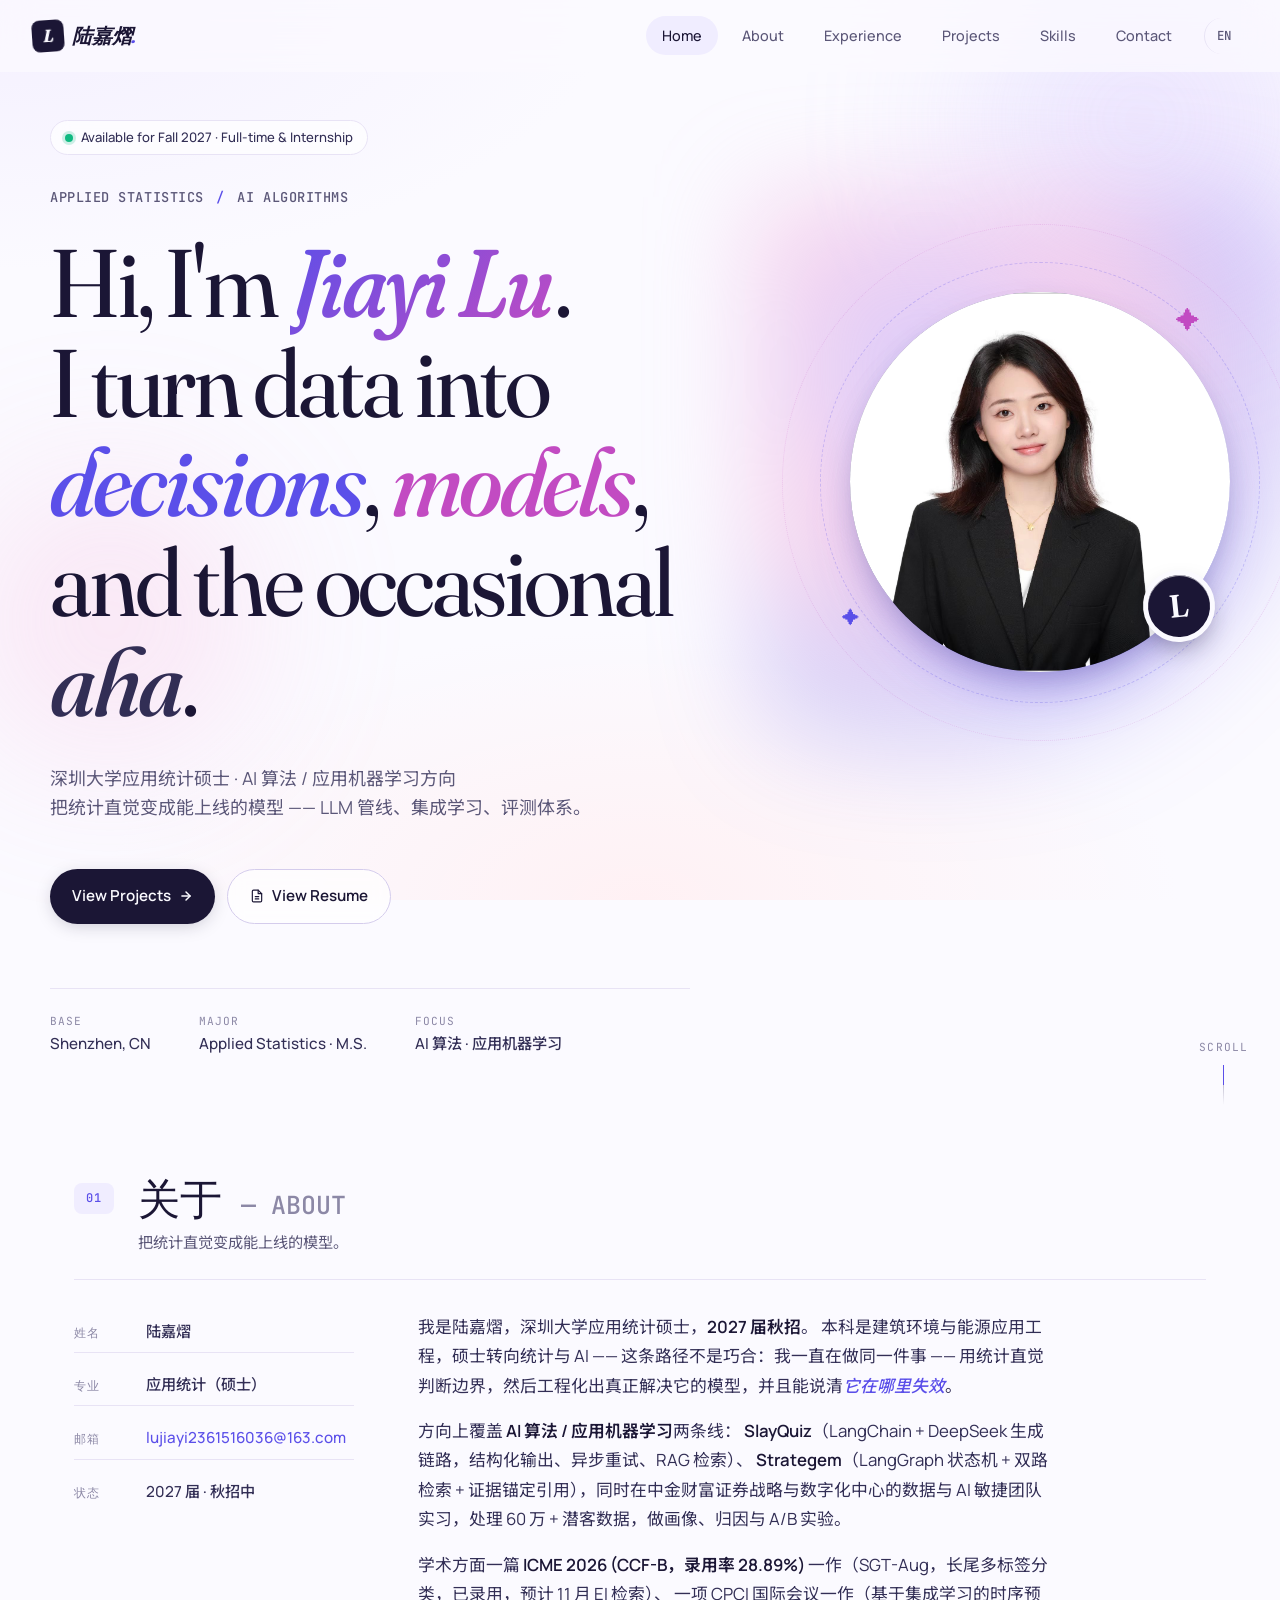
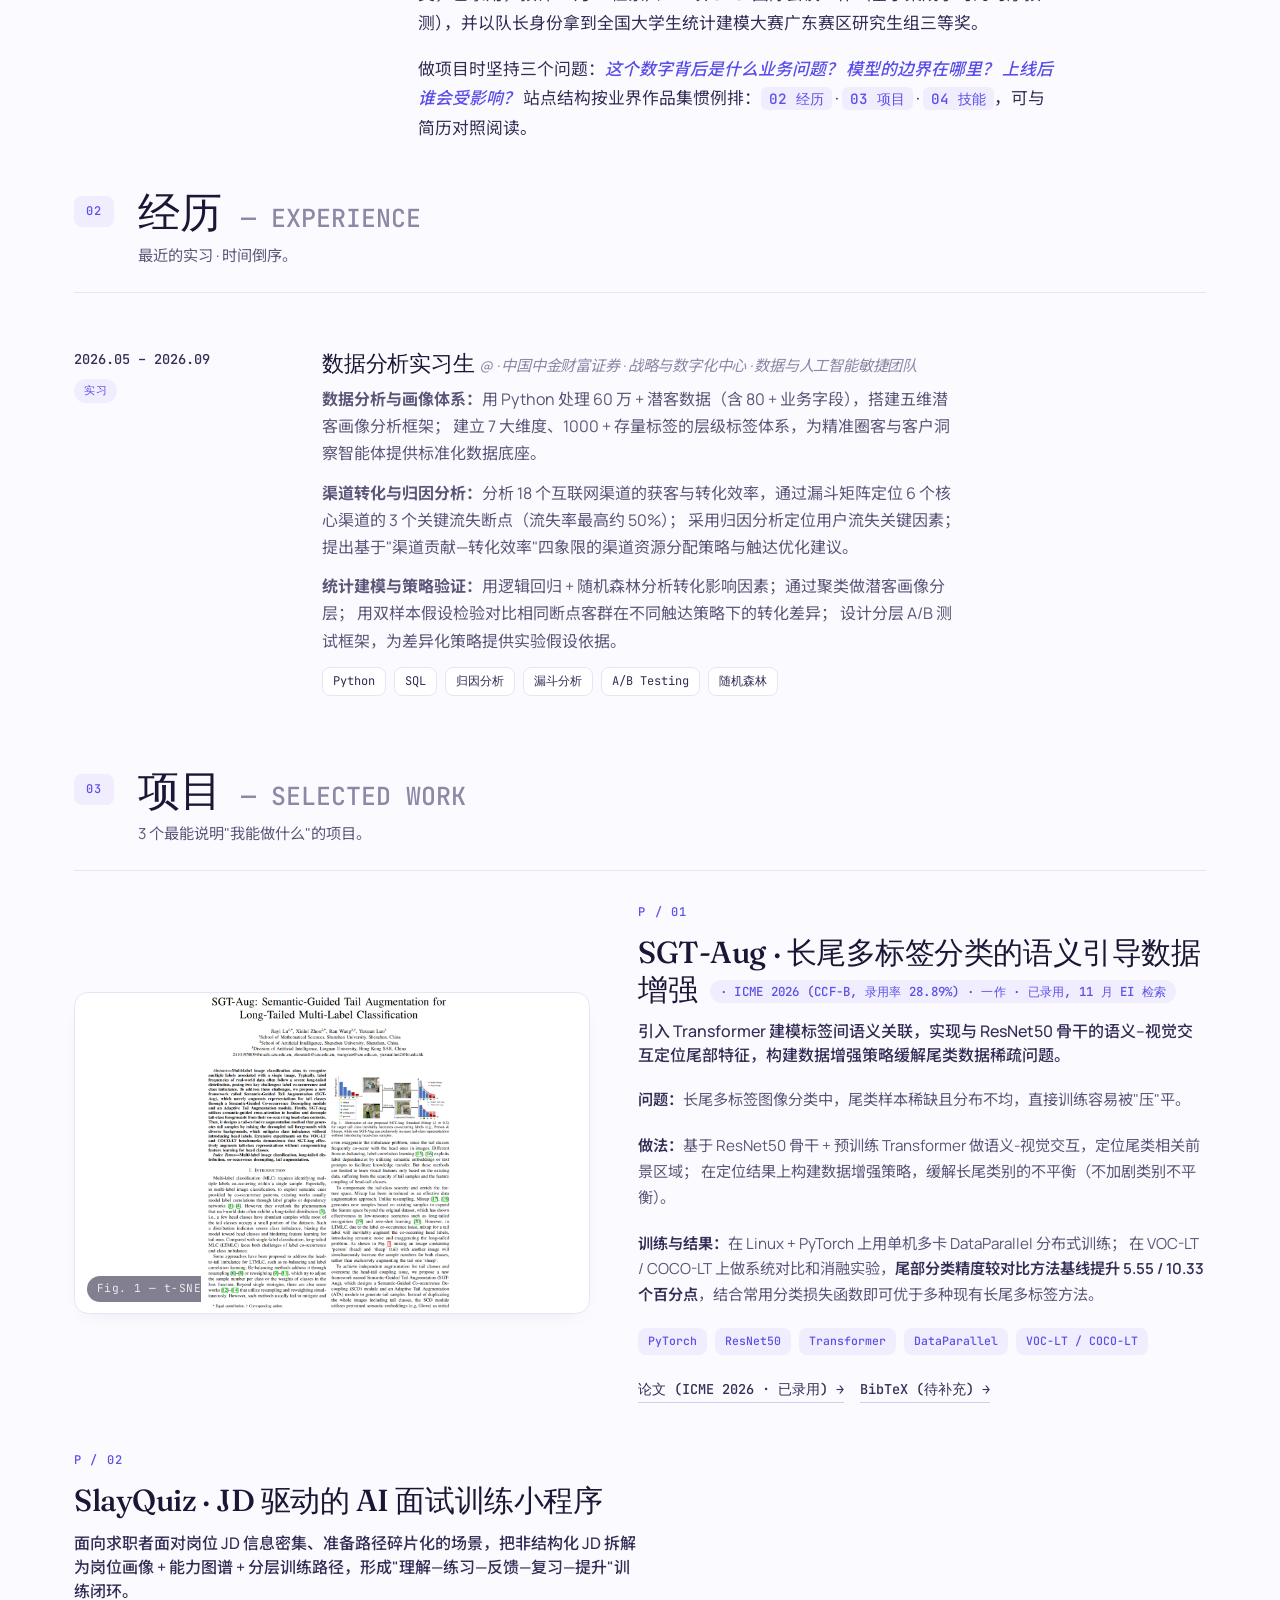
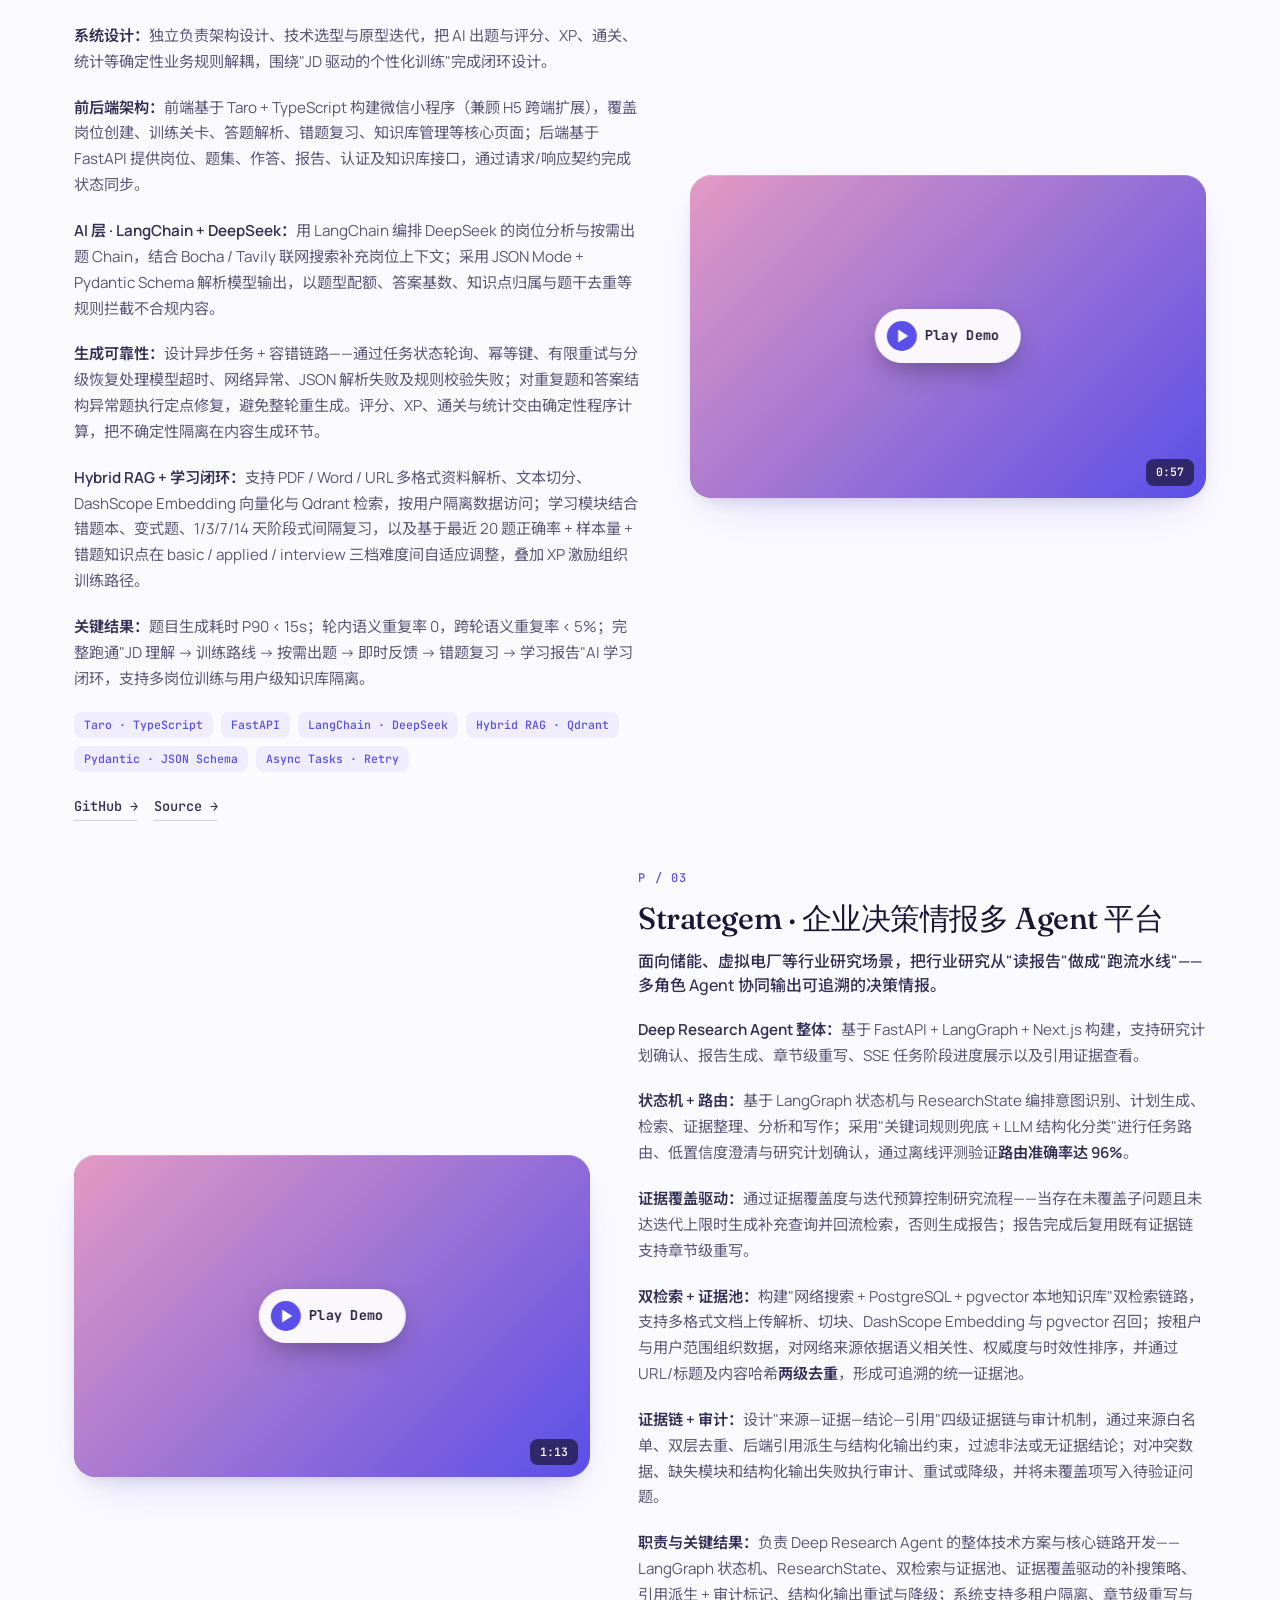
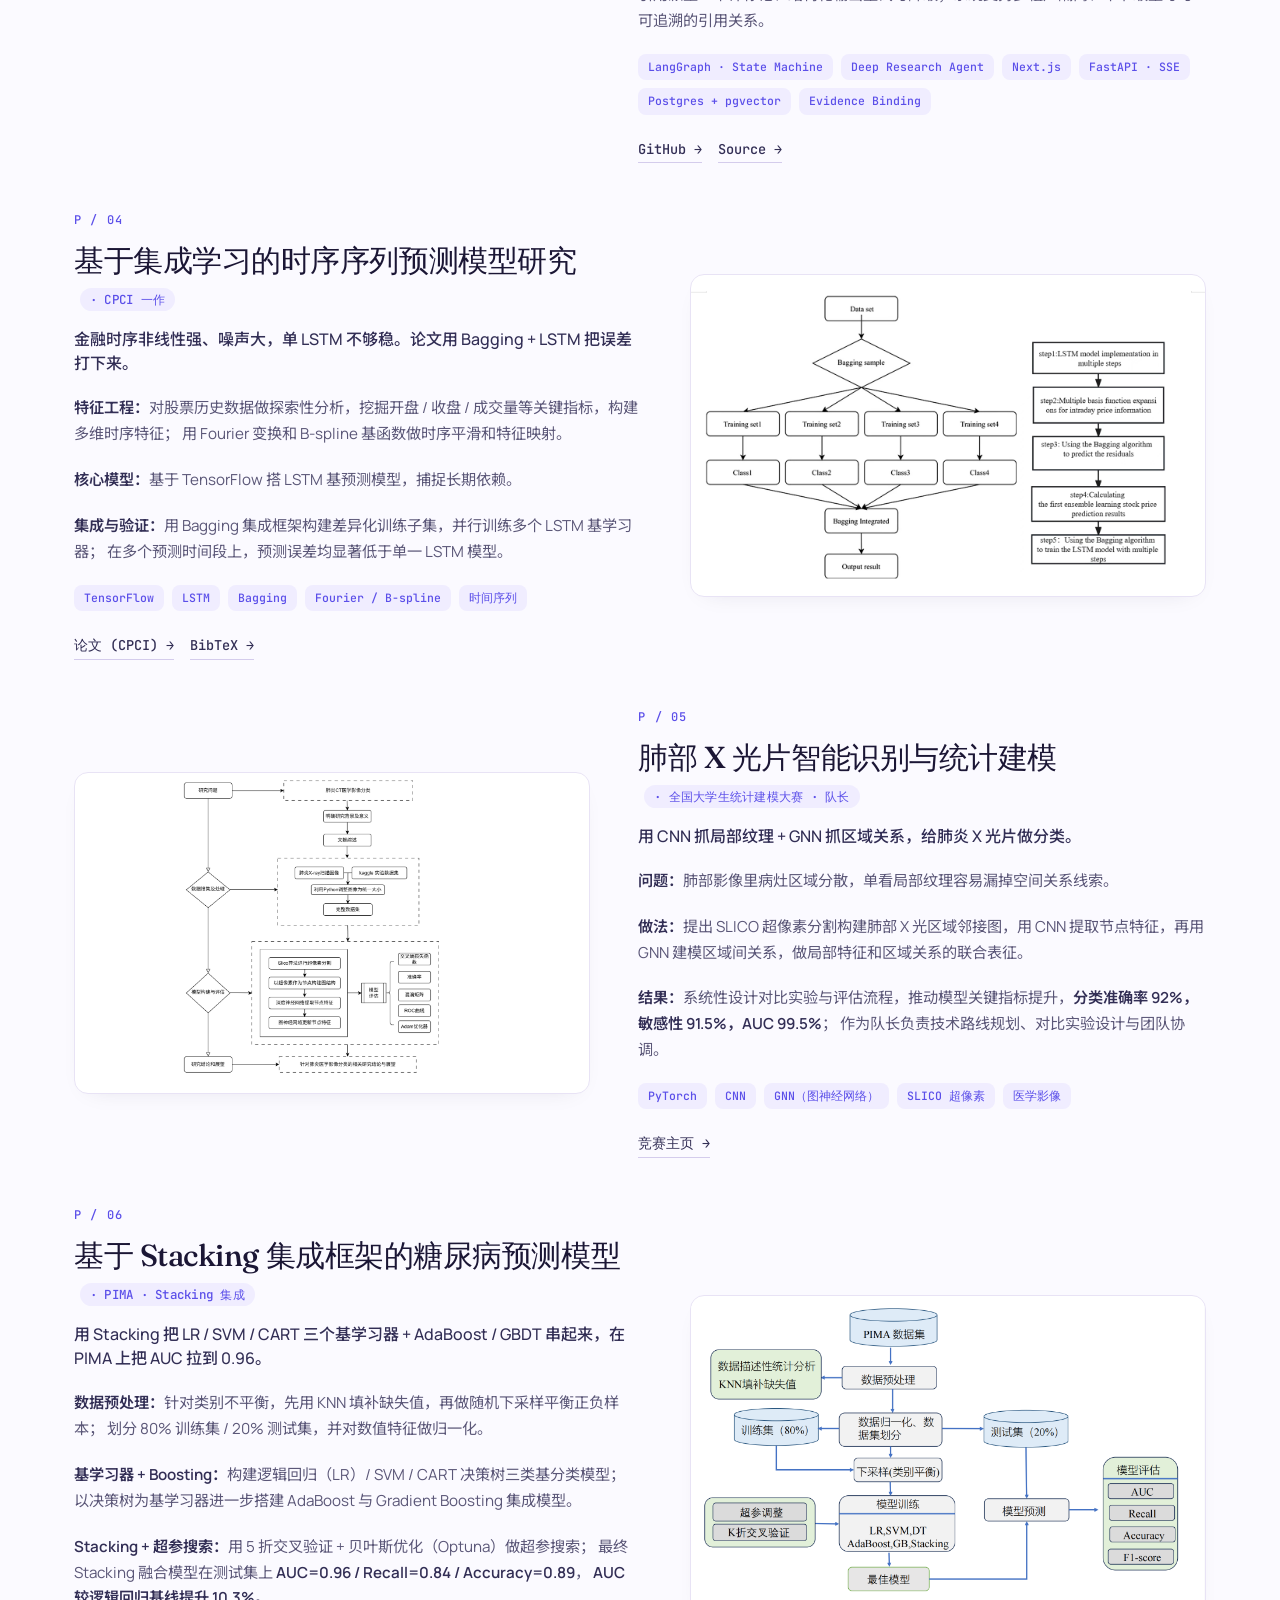
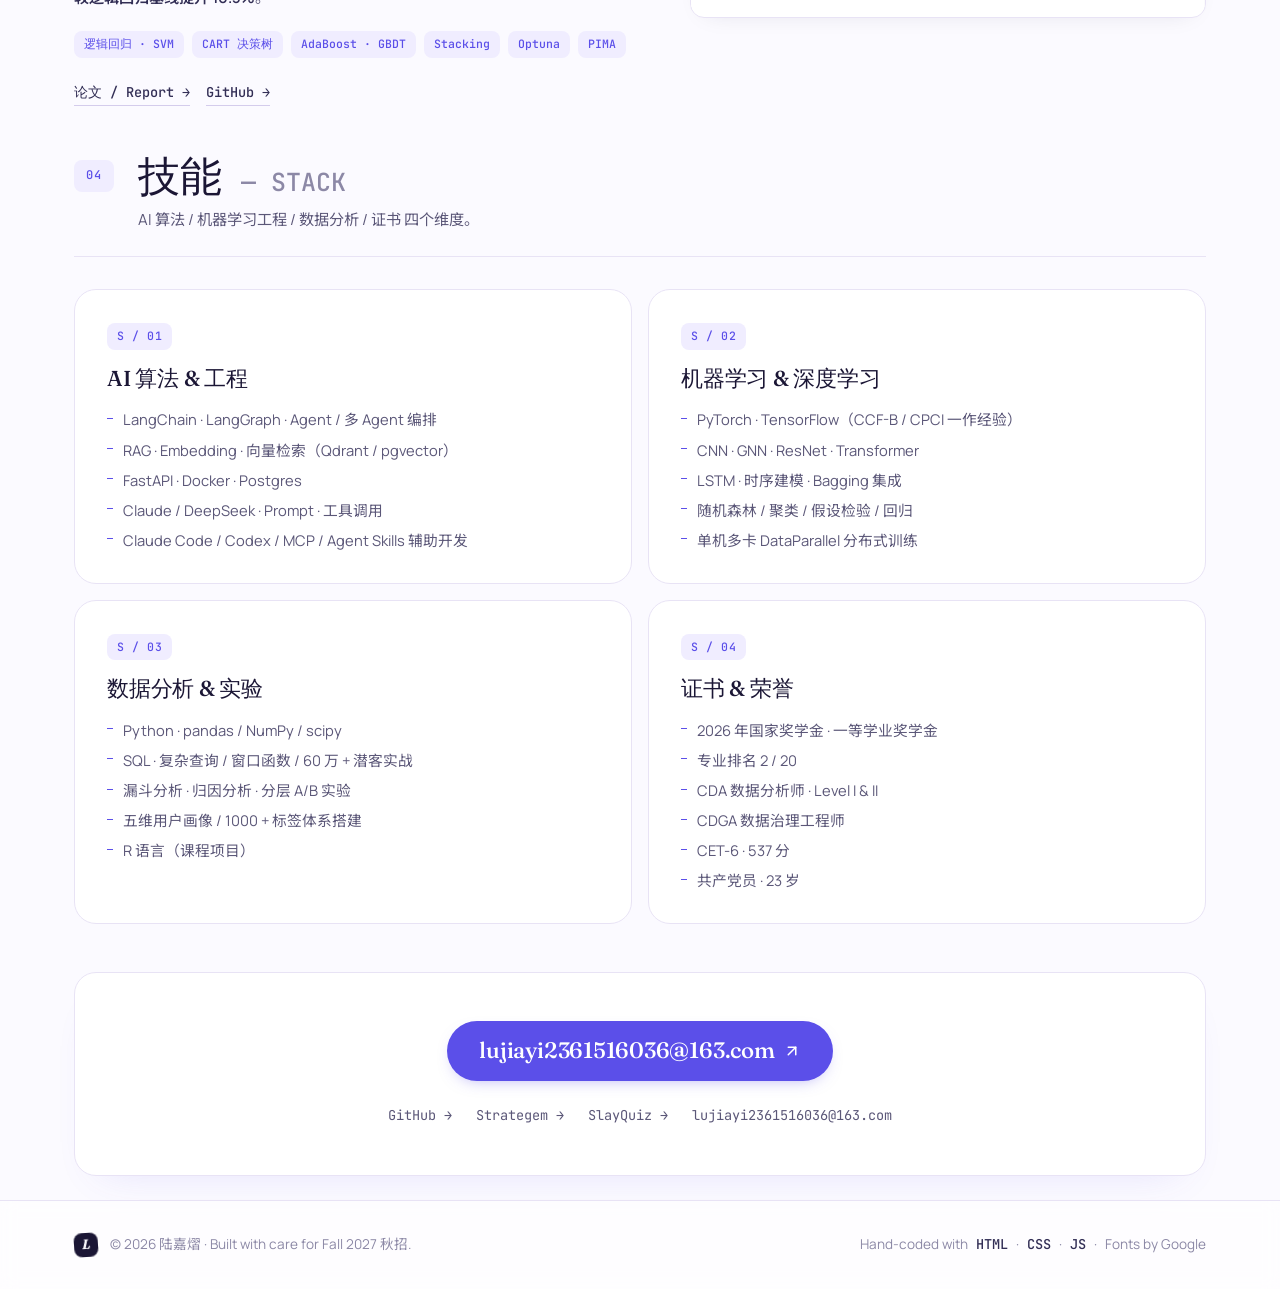
==== commit 1f5aed84: "content: add ICME 2026 acceptance rate to paper badge and About - ICME 2026 acceptance rate is 28.89" ====
--- a/index.html
+++ b/index.html
@@ -163,7 +163,7 @@
                             <strong>Strategem</strong>（LangGraph 状态机 + 双路检索 + 证据锚定引用），同时在中金财富证券战略与数字化中心的数据与 AI 敏捷团队实习，处理 60 万 + 潜客数据，做画像、归因与 A/B 实验。
                         </p>
                         <p>
-                            学术方面一篇 <strong>ICME 2026 (CCF-B)</strong> 一作（SGT-Aug，长尾多标签分类）、
+                            学术方面一篇 <strong>ICME 2026 (CCF-B，录用率 28.89%)</strong> 一作（SGT-Aug，长尾多标签分类，已录用，预计 11 月 EI 检索）、
                             一项 CPCI 国际会议一作（基于集成学习的时序预测），并以队长身份拿到全国大学生统计建模大赛广东赛区研究生组三等奖。
                         </p>
                         <p>
@@ -253,7 +253,7 @@
                         </div>
                         <div class="project-info">
                             <span class="project-num">P / 01</span>
-                            <h3 class="project-title">SGT-Aug · 长尾多标签分类的语义引导数据增强 <span class="project-pub">· ICME 2026 (CCF-B) 一作 · 已录用, 11 月 EI 检索</span></h3>
+                            <h3 class="project-title">SGT-Aug · 长尾多标签分类的语义引导数据增强 <span class="project-pub">· ICME 2026 (CCF-B, 录用率 28.89%) · 一作 · 已录用, 11 月 EI 检索</span></h3>
                             <p class="project-sub">引入 Transformer 建模标签间语义关联，实现与 ResNet50 骨干的语义–视觉交互定位尾部特征，构建数据增强策略缓解尾类数据稀疏问题。</p>
                             <p class="project-desc">
                                 <strong>问题：</strong>长尾多标签图像分类中，尾类样本稀缺且分布不均，直接训练容易被"压"平。
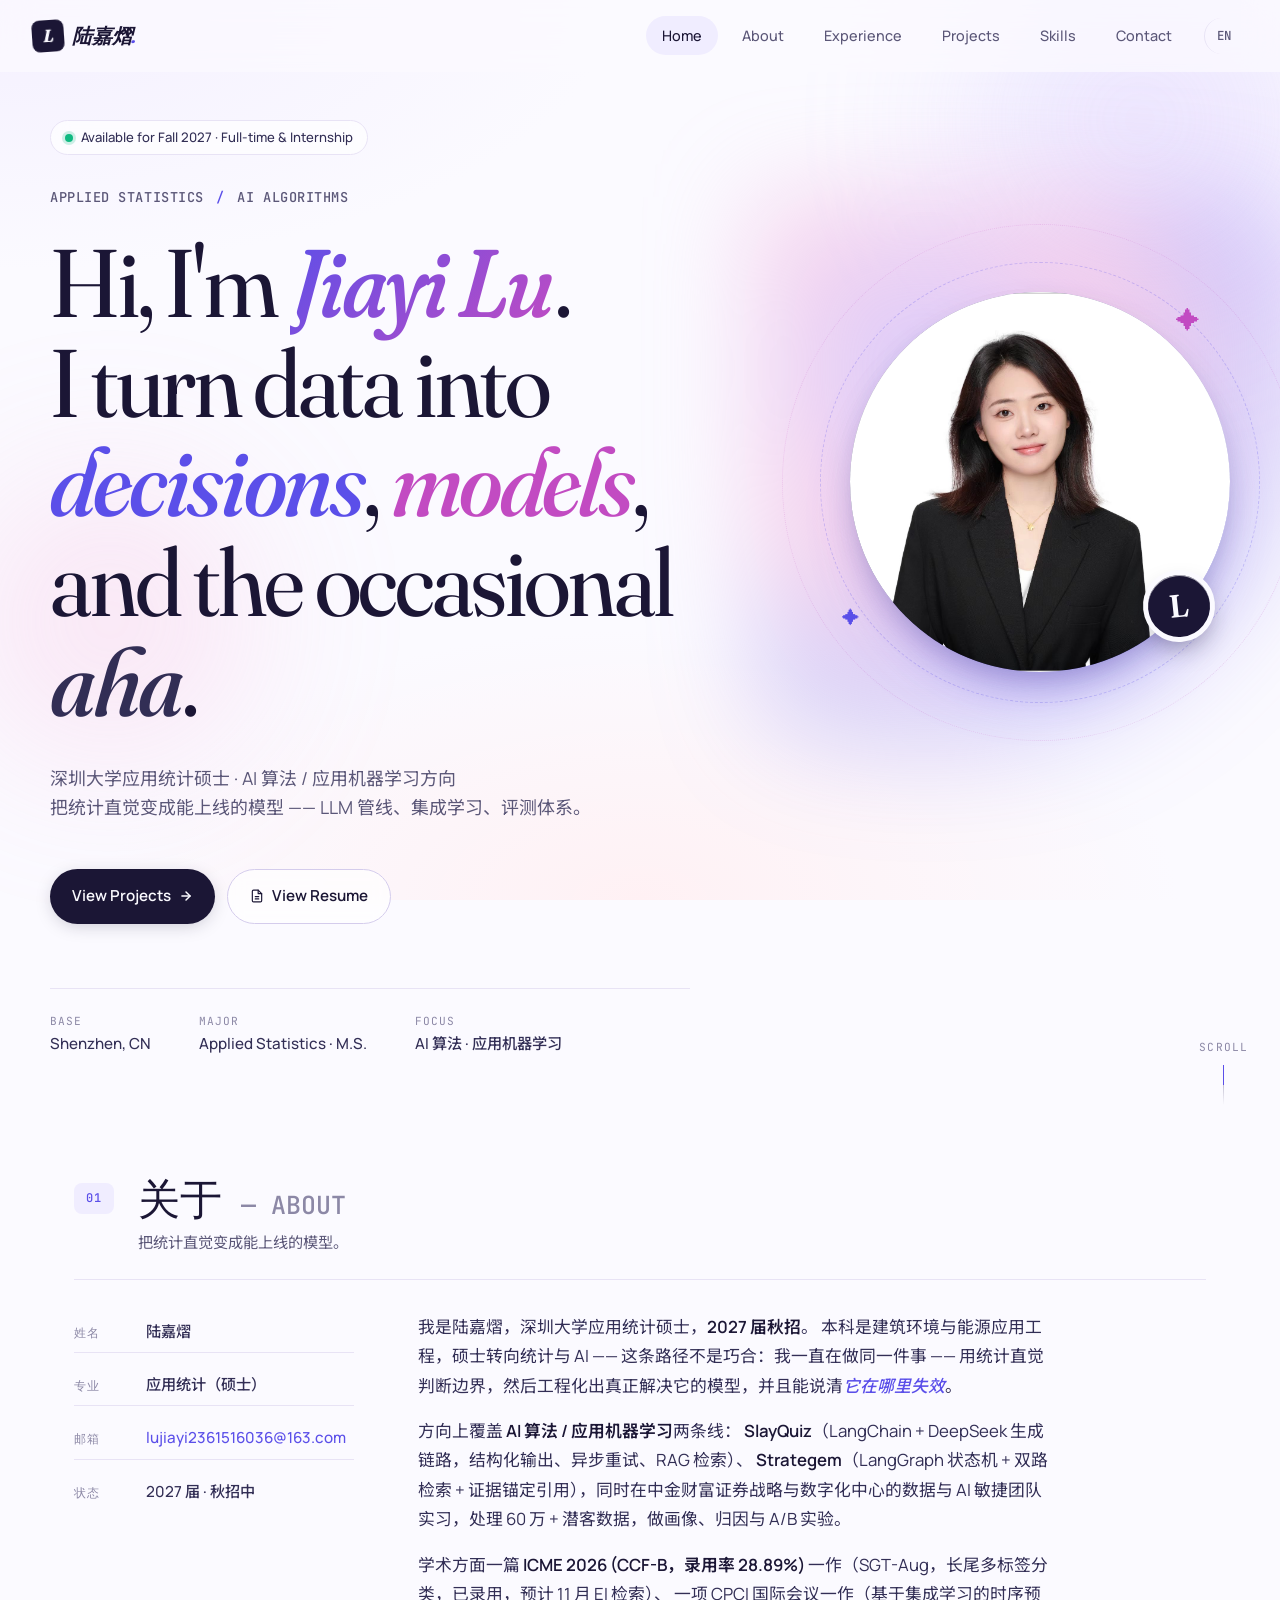
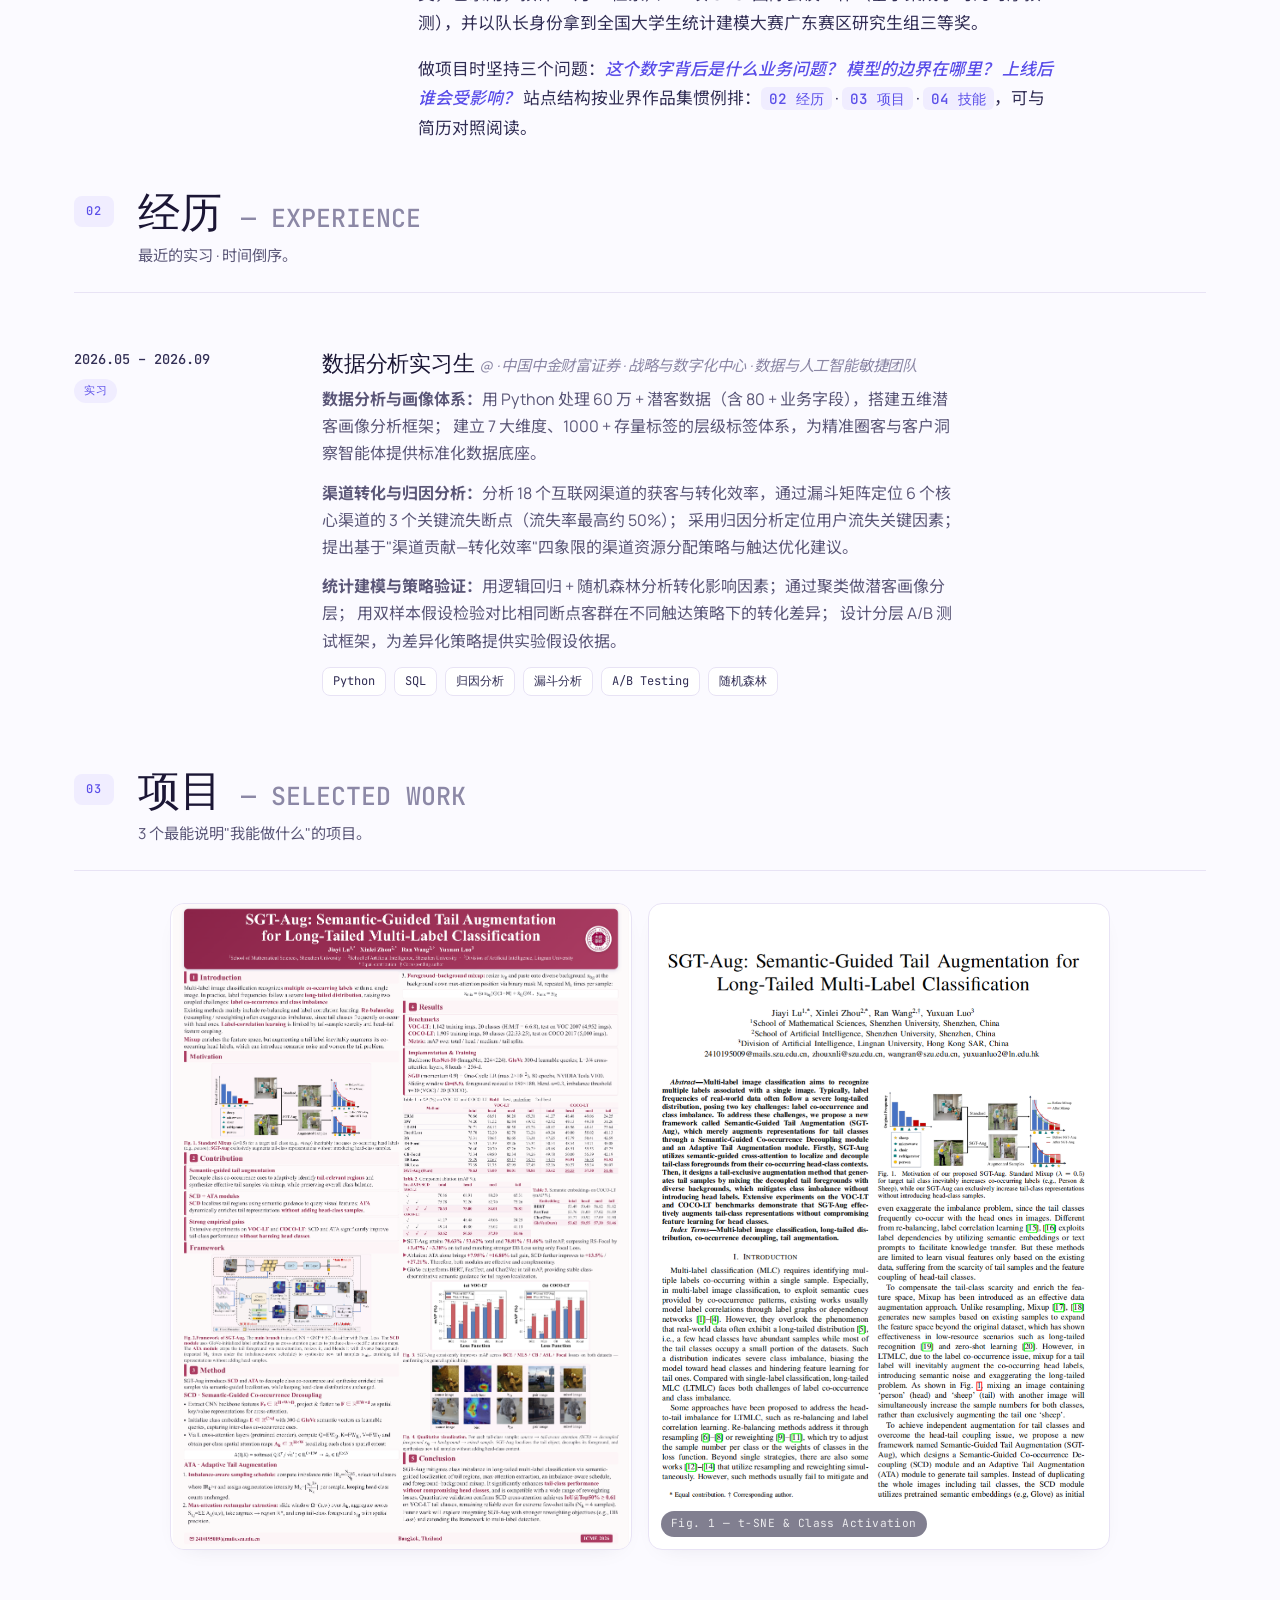
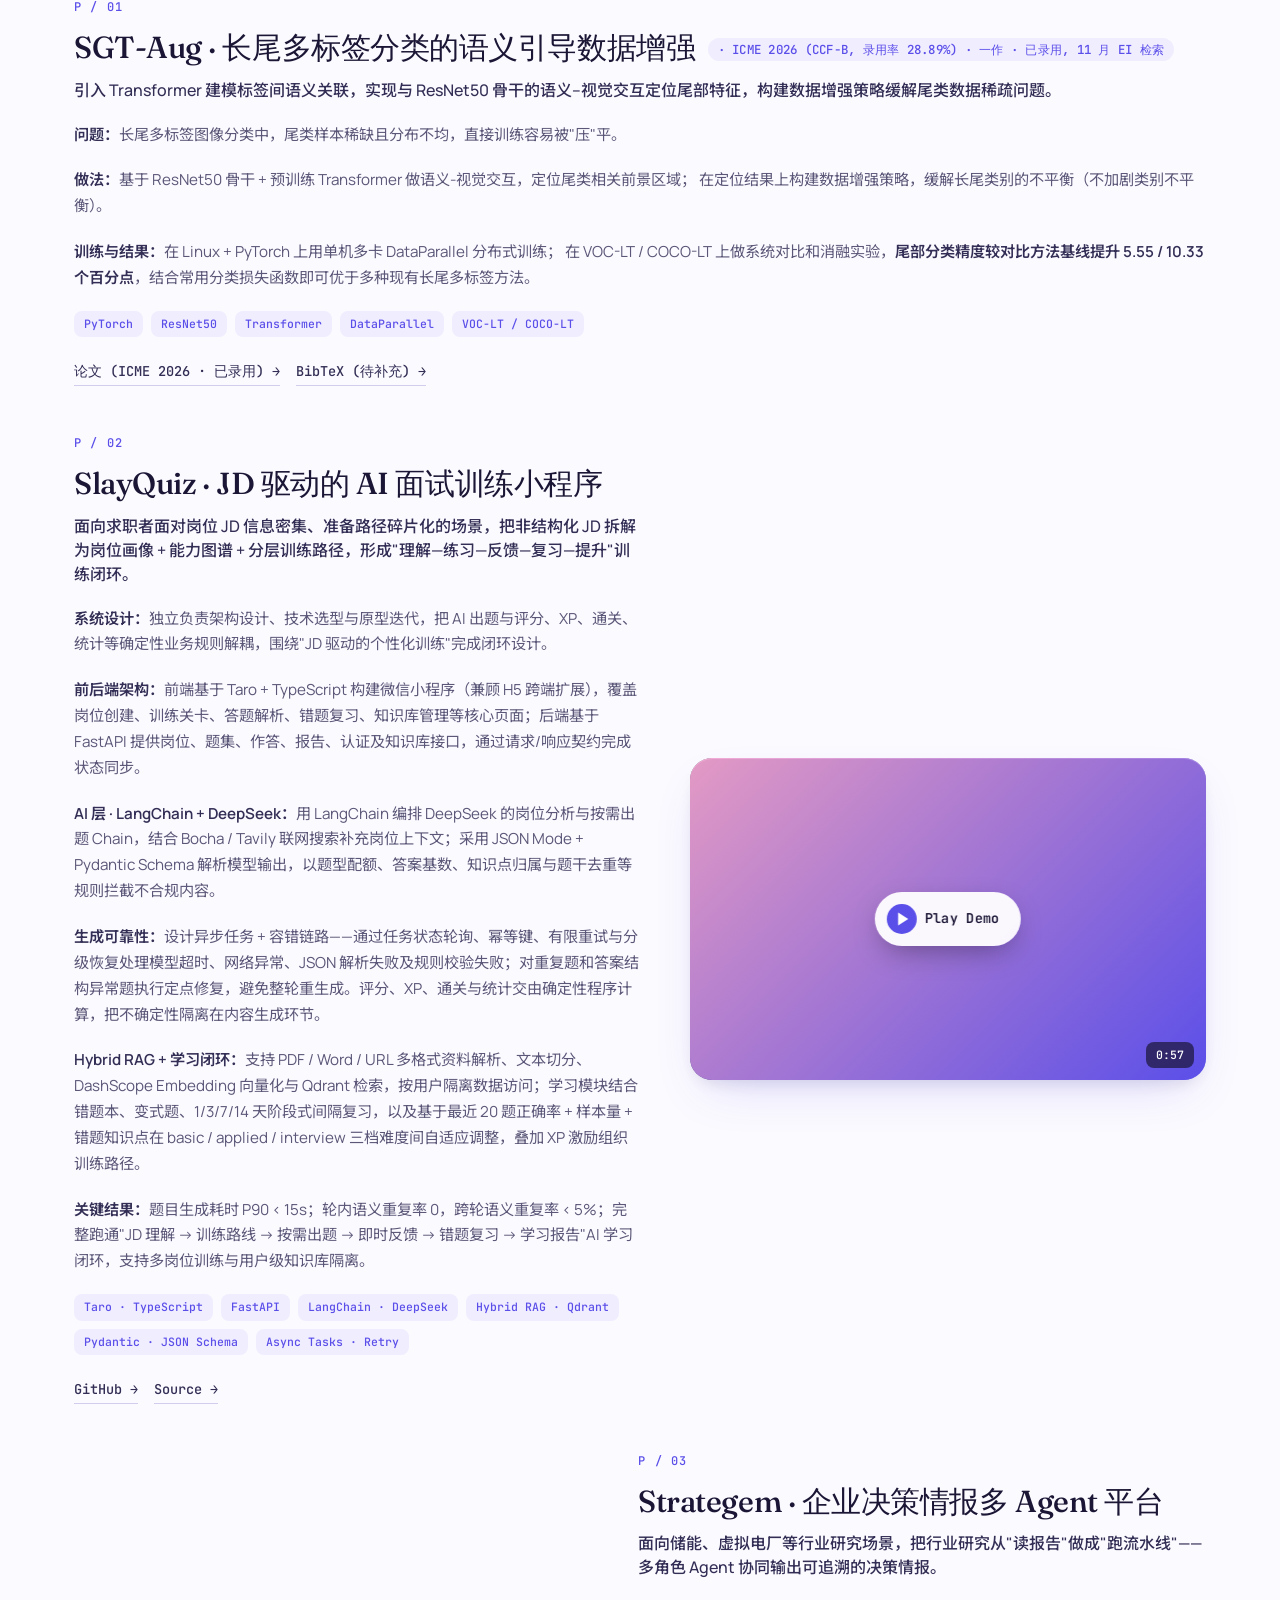
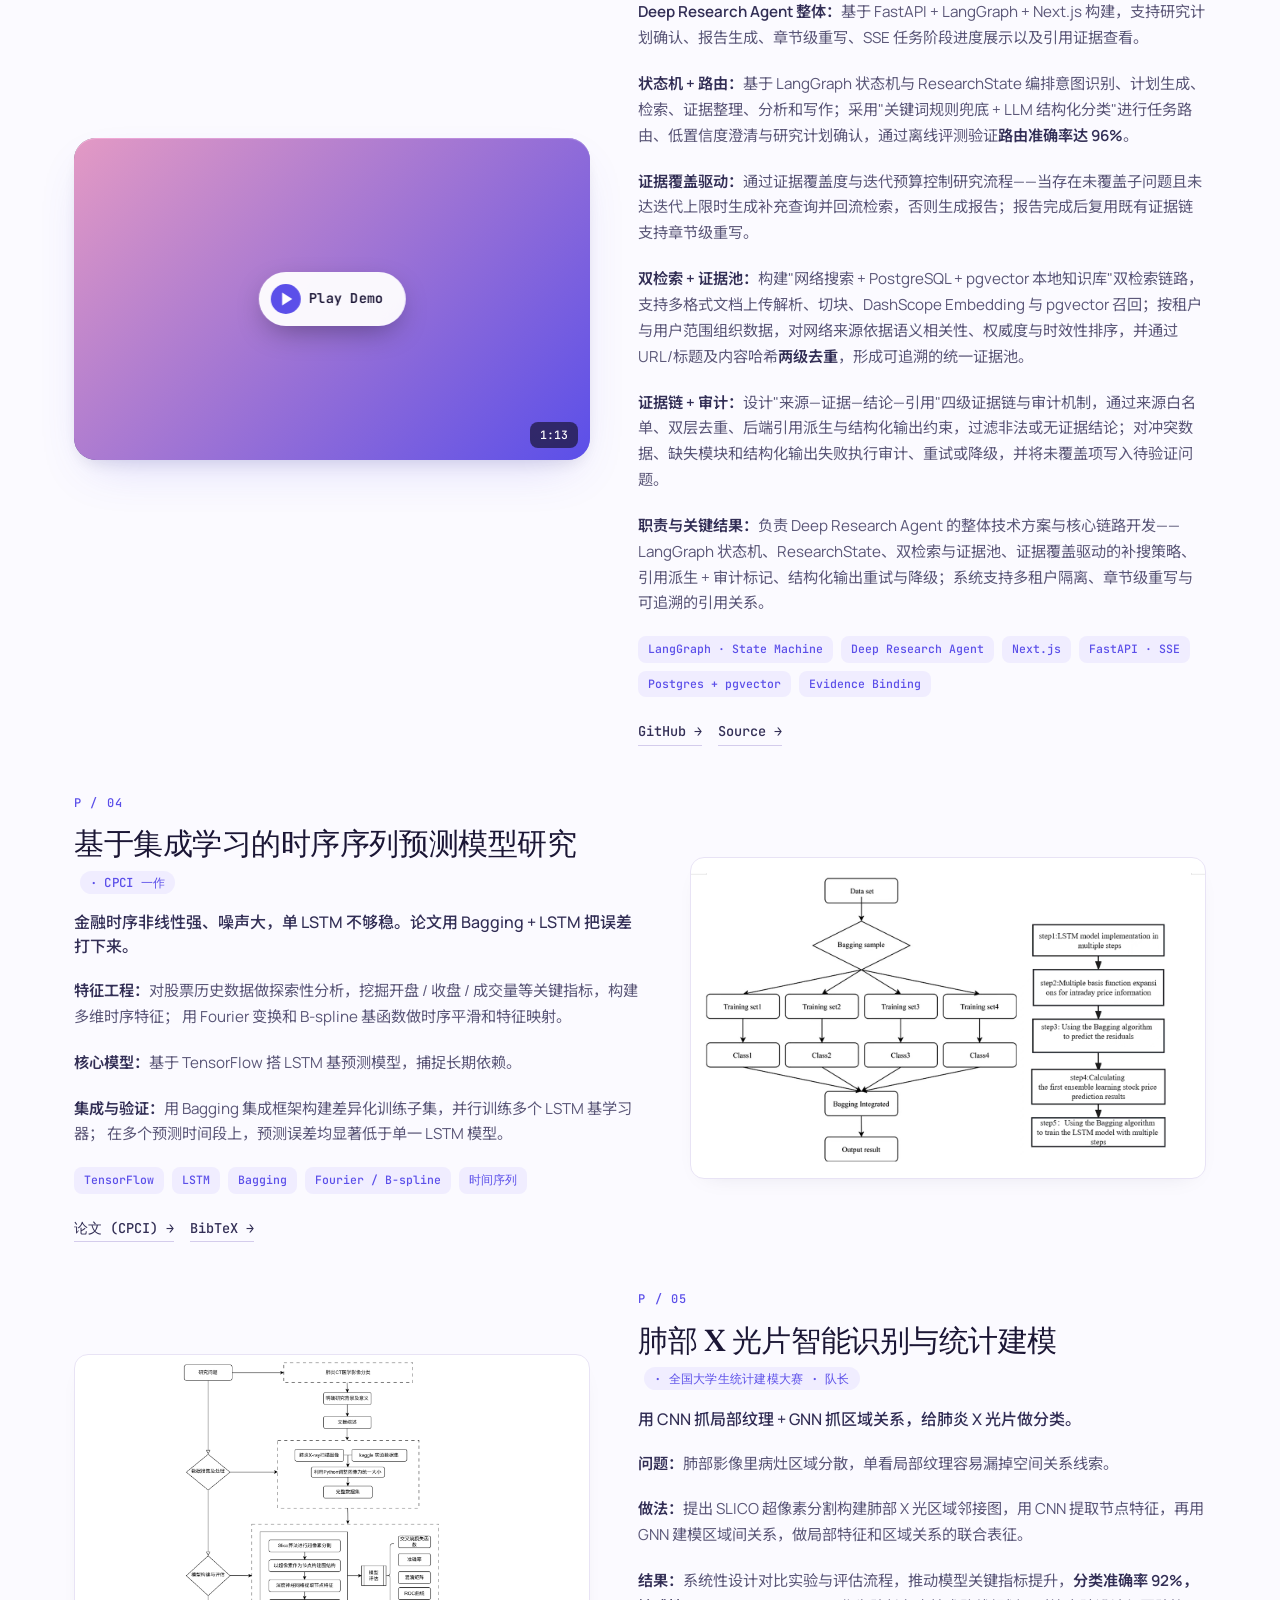
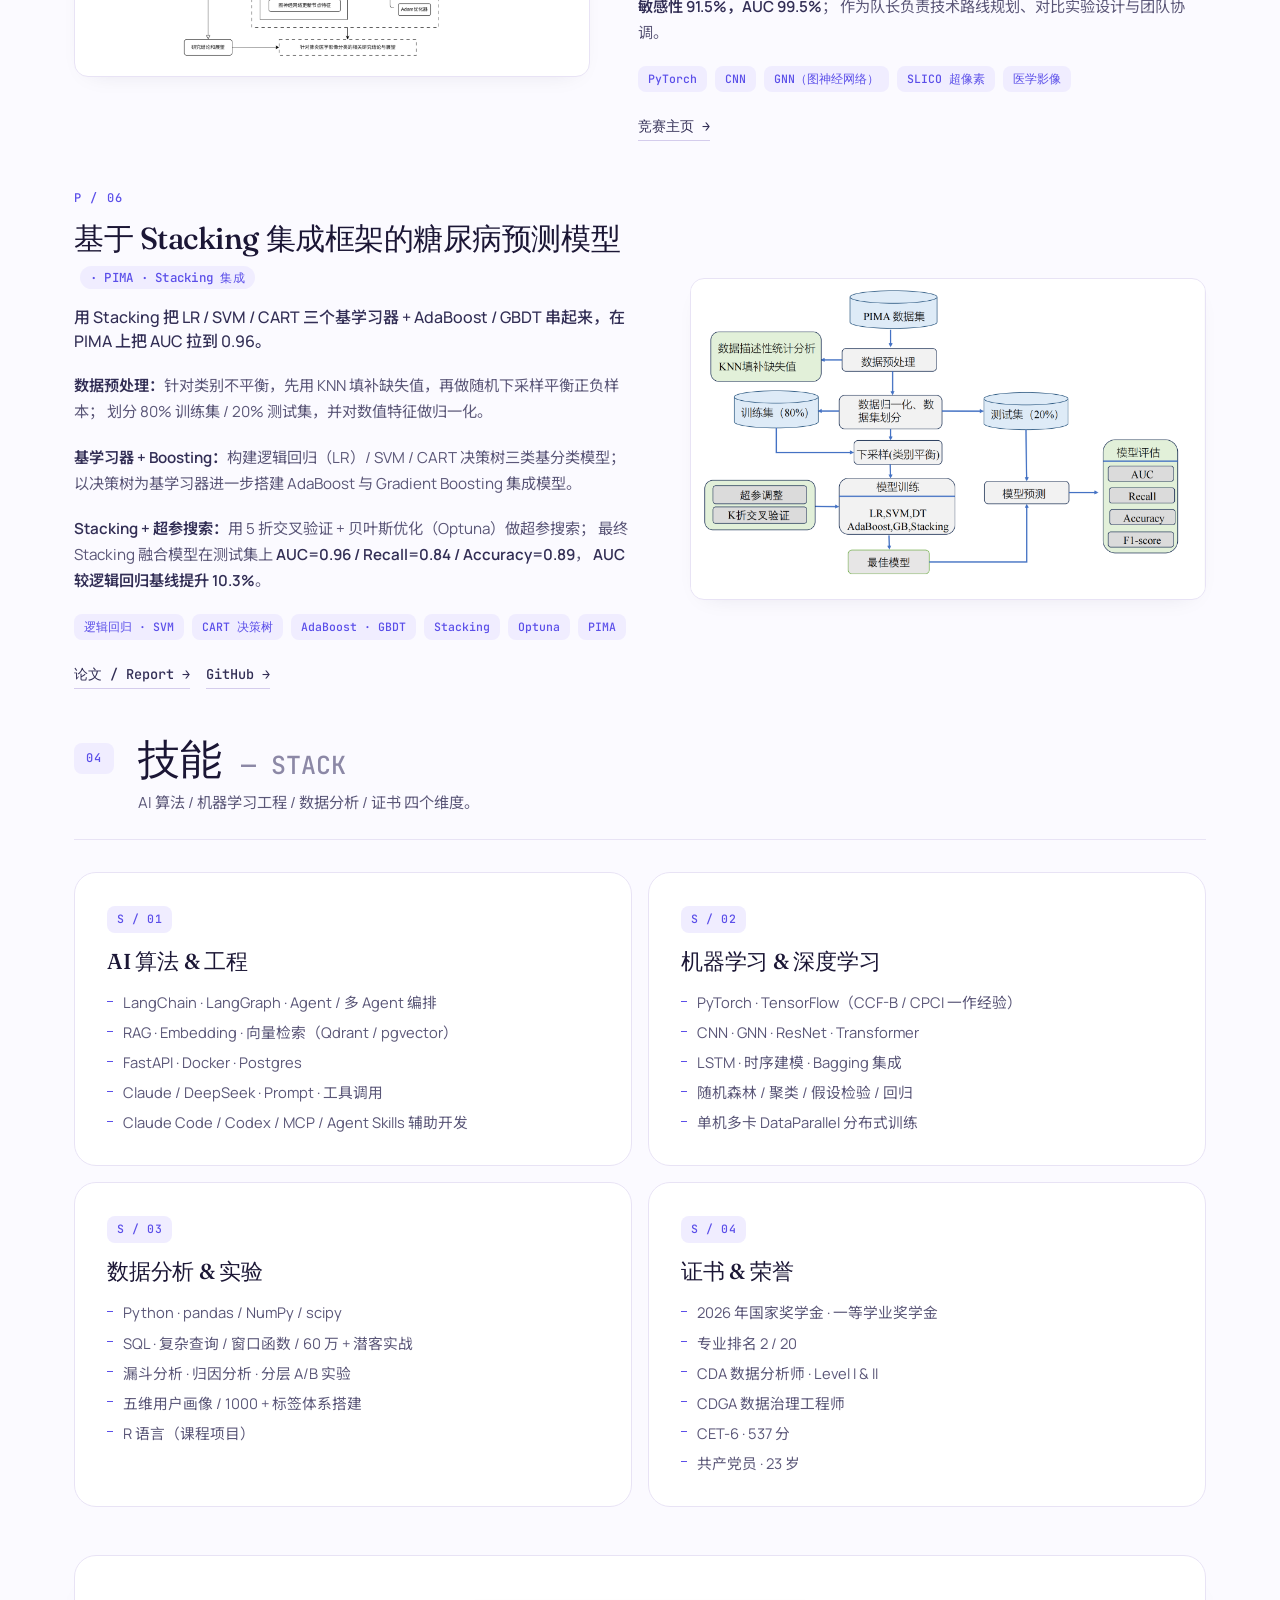
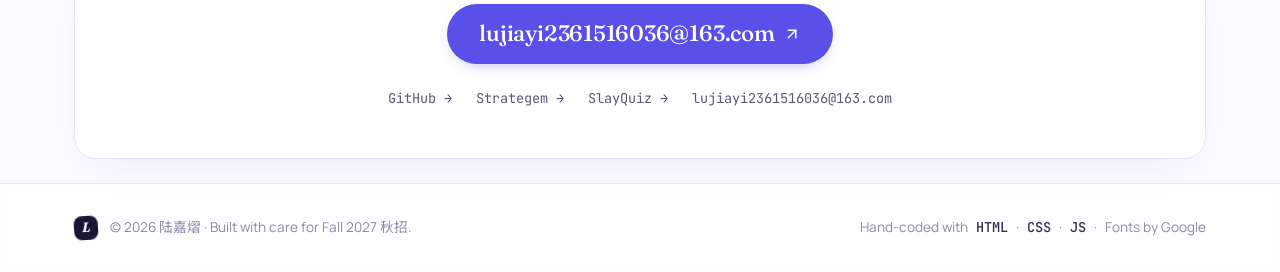
==== commit 91089ffd: "feat: add ICME 2026 poster to P/01 with side-by-side figure layout - Converted the user-supplied ICM" ====
--- a/index.html
+++ b/index.html
@@ -241,15 +241,25 @@
 
                 <ul class="project-list">
 
-                    <!-- P/01  SGT-Aug — ICME 2026 CCF-B (论文图占位) -->
-                    <li class="project-item">
-                        <div class="project-visual project-visual--img" data-lightbox="image" data-lightbox-src="assets/projects/sgt-aug-figure.png" data-lightbox-caption="SGT-Aug · Fig. 1 — t-SNE &amp; Class Activation">
-                            <img src="assets/projects/sgt-aug-figure.png" alt="SGT-Aug 论文图：左为 t-SNE 嵌入，右为类激活热图" loading="lazy" />
-                            <span class="project-visual-caption">Fig. 1 — t-SNE &amp; Class Activation</span>
-                            <span class="project-zoom" aria-hidden="true">
-                                <svg width="12" height="12" viewBox="0 0 24 24" fill="none" stroke="currentColor" stroke-width="2.2" stroke-linecap="round" stroke-linejoin="round"><circle cx="11" cy="11" r="7"></circle><line x1="21" y1="21" x2="16.65" y2="16.65"></line><line x1="11" y1="8" x2="11" y2="14"></line><line x1="8" y1="11" x2="14" y2="11"></line></svg>
-                                View
-                            </span>
+                    <!-- P/01  SGT-Aug — ICME 2026 CCF-B (海报 + 论文图) -->
+                    <li class="project-item project-item--duo">
+                        <div class="project-visual-duo">
+                            <div class="project-visual project-visual--img" data-lightbox="image" data-lightbox-src="assets/projects/sgt-aug-poster.png" data-lightbox-caption="SGT-Aug · ICME 2026 会议海报（完整版，点击放大）">
+                                <img src="assets/projects/sgt-aug-poster.png" alt="SGT-Aug ICME 2026 会议海报：方法框架、实验结果与消融分析" loading="lazy" />
+                                <span class="project-visual-caption">ICME 2026 Poster</span>
+                                <span class="project-zoom" aria-hidden="true">
+                                    <svg width="12" height="12" viewBox="0 0 24 24" fill="none" stroke="currentColor" stroke-width="2.2" stroke-linecap="round" stroke-linejoin="round"><circle cx="11" cy="11" r="7"></circle><line x1="21" y1="21" x2="16.65" y2="16.65"></line><line x1="11" y1="8" x2="11" y2="14"></line><line x1="8" y1="11" x2="14" y2="11"></line></svg>
+                                    View
+                                </span>
+                            </div>
+                            <div class="project-visual project-visual--img" data-lightbox="image" data-lightbox-src="assets/projects/sgt-aug-figure.png" data-lightbox-caption="SGT-Aug · Fig. 1 — t-SNE &amp; Class Activation">
+                                <img src="assets/projects/sgt-aug-figure.png" alt="SGT-Aug 论文图：左为 t-SNE 嵌入，右为类激活热图" loading="lazy" />
+                                <span class="project-visual-caption">Fig. 1 — t-SNE &amp; Class Activation</span>
+                                <span class="project-zoom" aria-hidden="true">
+                                    <svg width="12" height="12" viewBox="0 0 24 24" fill="none" stroke="currentColor" stroke-width="2.2" stroke-linecap="round" stroke-linejoin="round"><circle cx="11" cy="11" r="7"></circle><line x1="21" y1="21" x2="16.65" y2="16.65"></line><line x1="11" y1="8" x2="11" y2="14"></line><line x1="8" y1="11" x2="14" y2="11"></line></svg>
+                                    View
+                                </span>
+                            </div>
                         </div>
                         <div class="project-info">
                             <span class="project-num">P / 01</span>
--- a/styles.css
+++ b/styles.css
@@ -1120,6 +1120,36 @@
     color: var(--ink-3);
     margin-top: 6px;
     text-transform: uppercase;
+}
+
+/* ----- P/01 duo layout: poster + paper figure ------------
+   The ICME poster is the headline artifact, so P/01 breaks out
+   of the two-column item grid: both figures sit side by side on
+   top, and the project copy runs full width underneath. */
+.project-item--duo {
+    grid-template-columns: 1fr;
+    align-items: start;
+}
+.project-visual-duo {
+    display: grid;
+    grid-template-columns: 1fr 1fr;
+    gap: var(--s-4);
+    align-items: start;
+    width: 100%;
+    max-width: 940px;
+    margin: 0 auto;
+}
+/* Both are portrait sources (poster ≈ 0.71, paper figure ≈ 0.82);
+   5/7 keeps them close to native and avoids heavy letterboxing. */
+.project-visual-duo .project-visual {
+    aspect-ratio: 5 / 7;
+}
+
+@media (max-width: 860px) {
+    .project-visual-duo {
+        grid-template-columns: 1fr;
+        max-width: 520px;
+    }
 }
 
 /* ----- Image-based project visual ----------------------
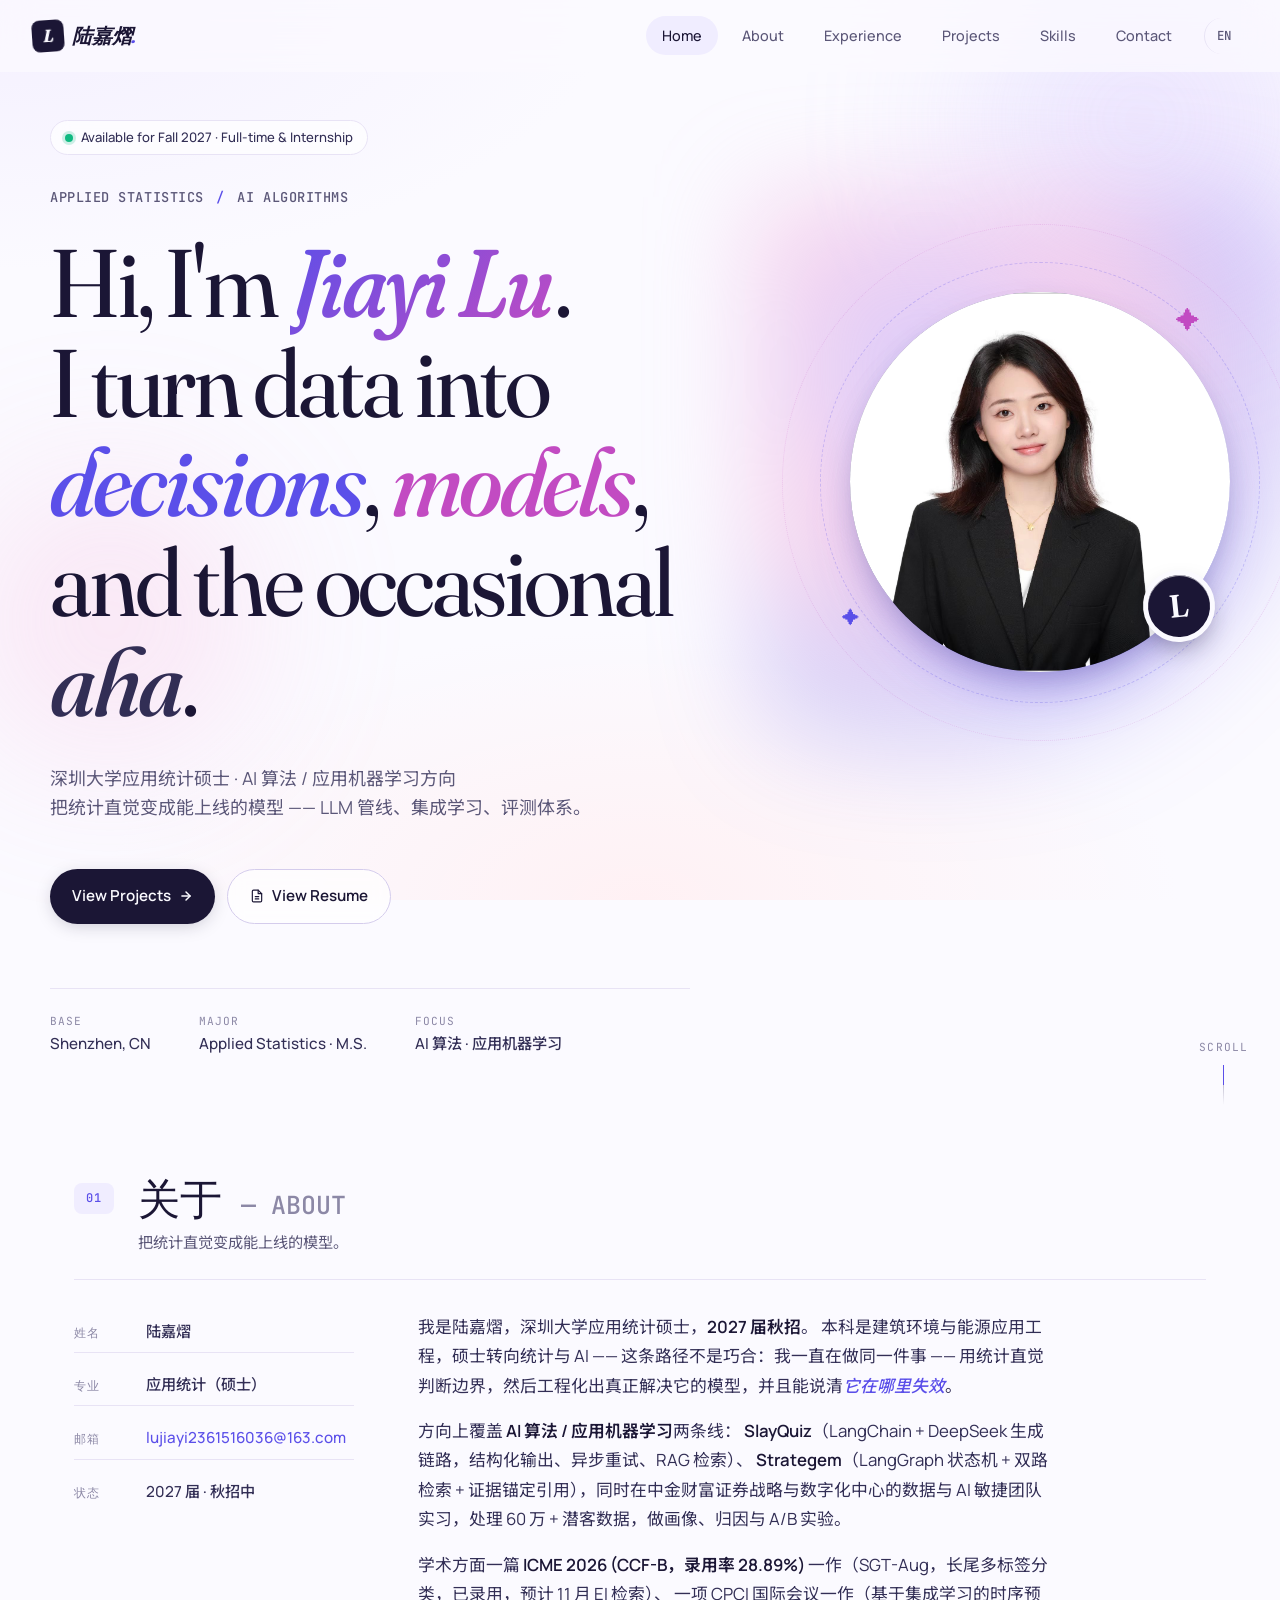
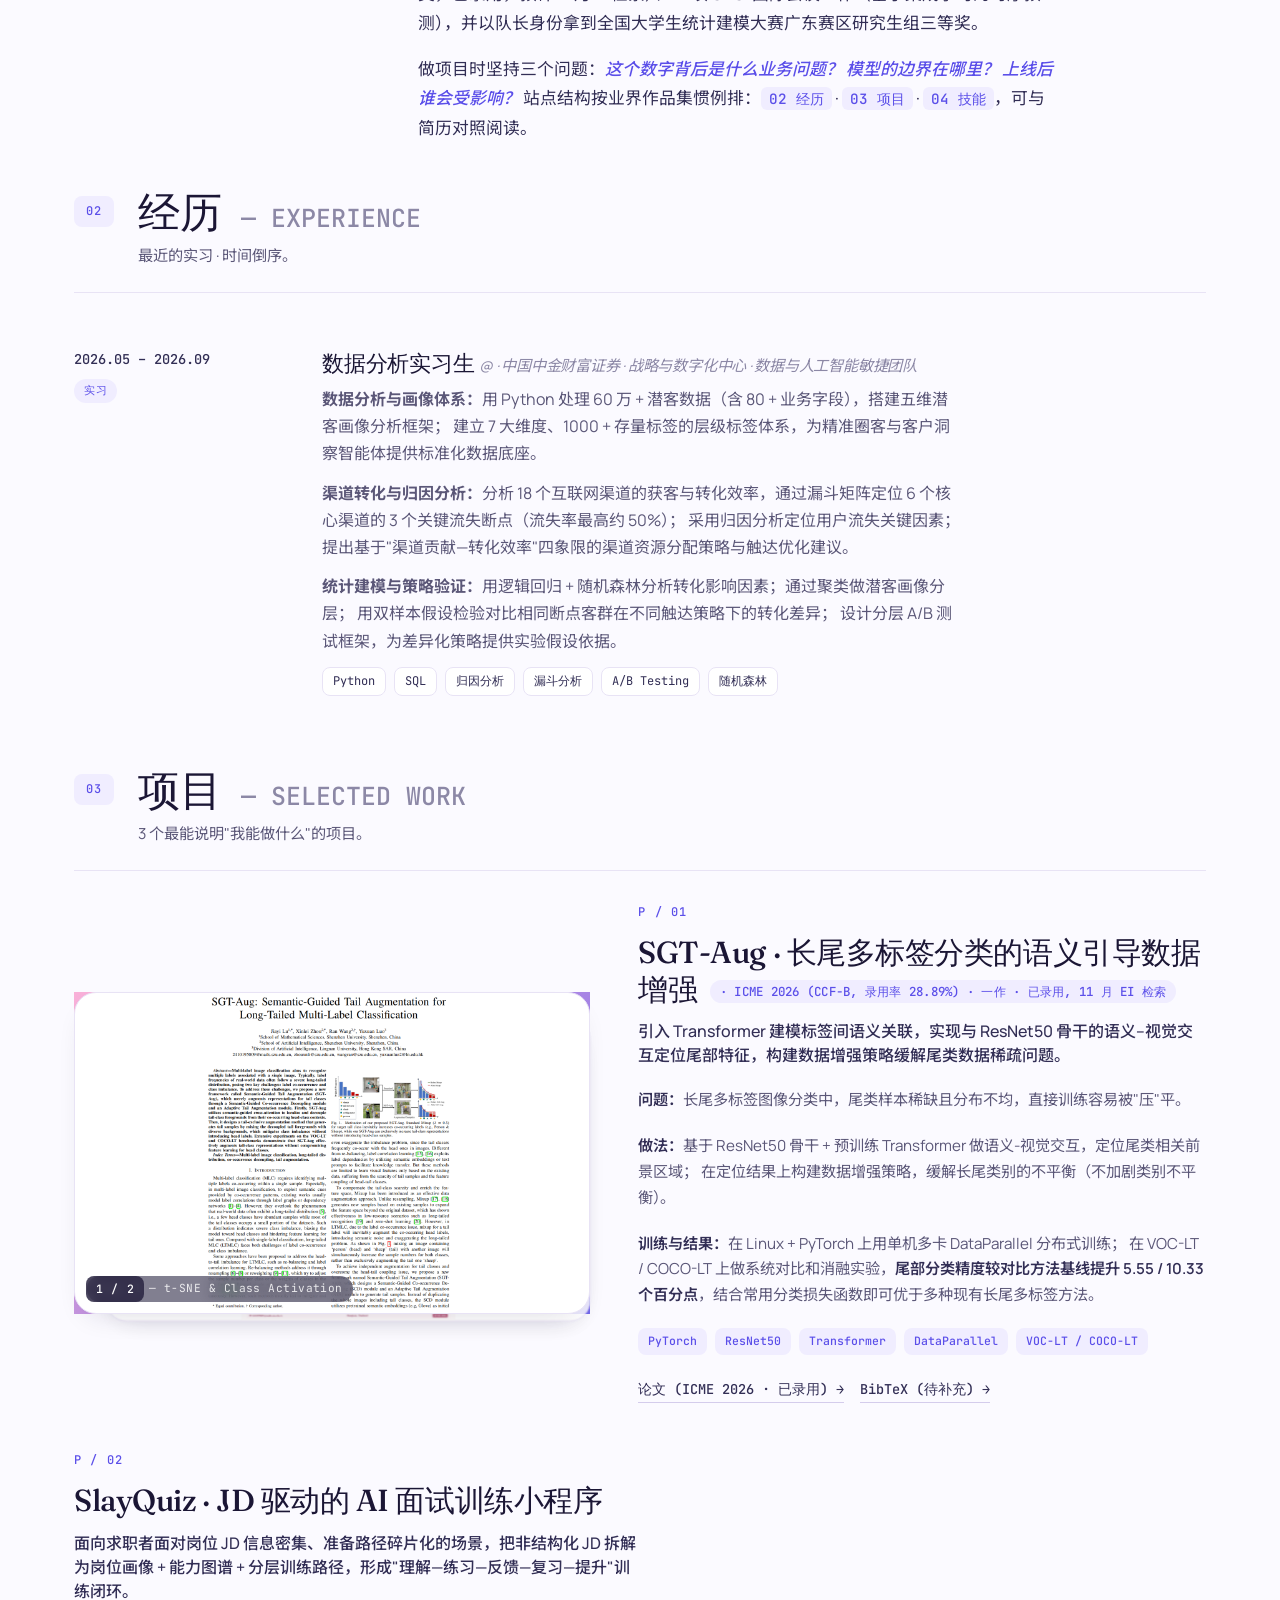
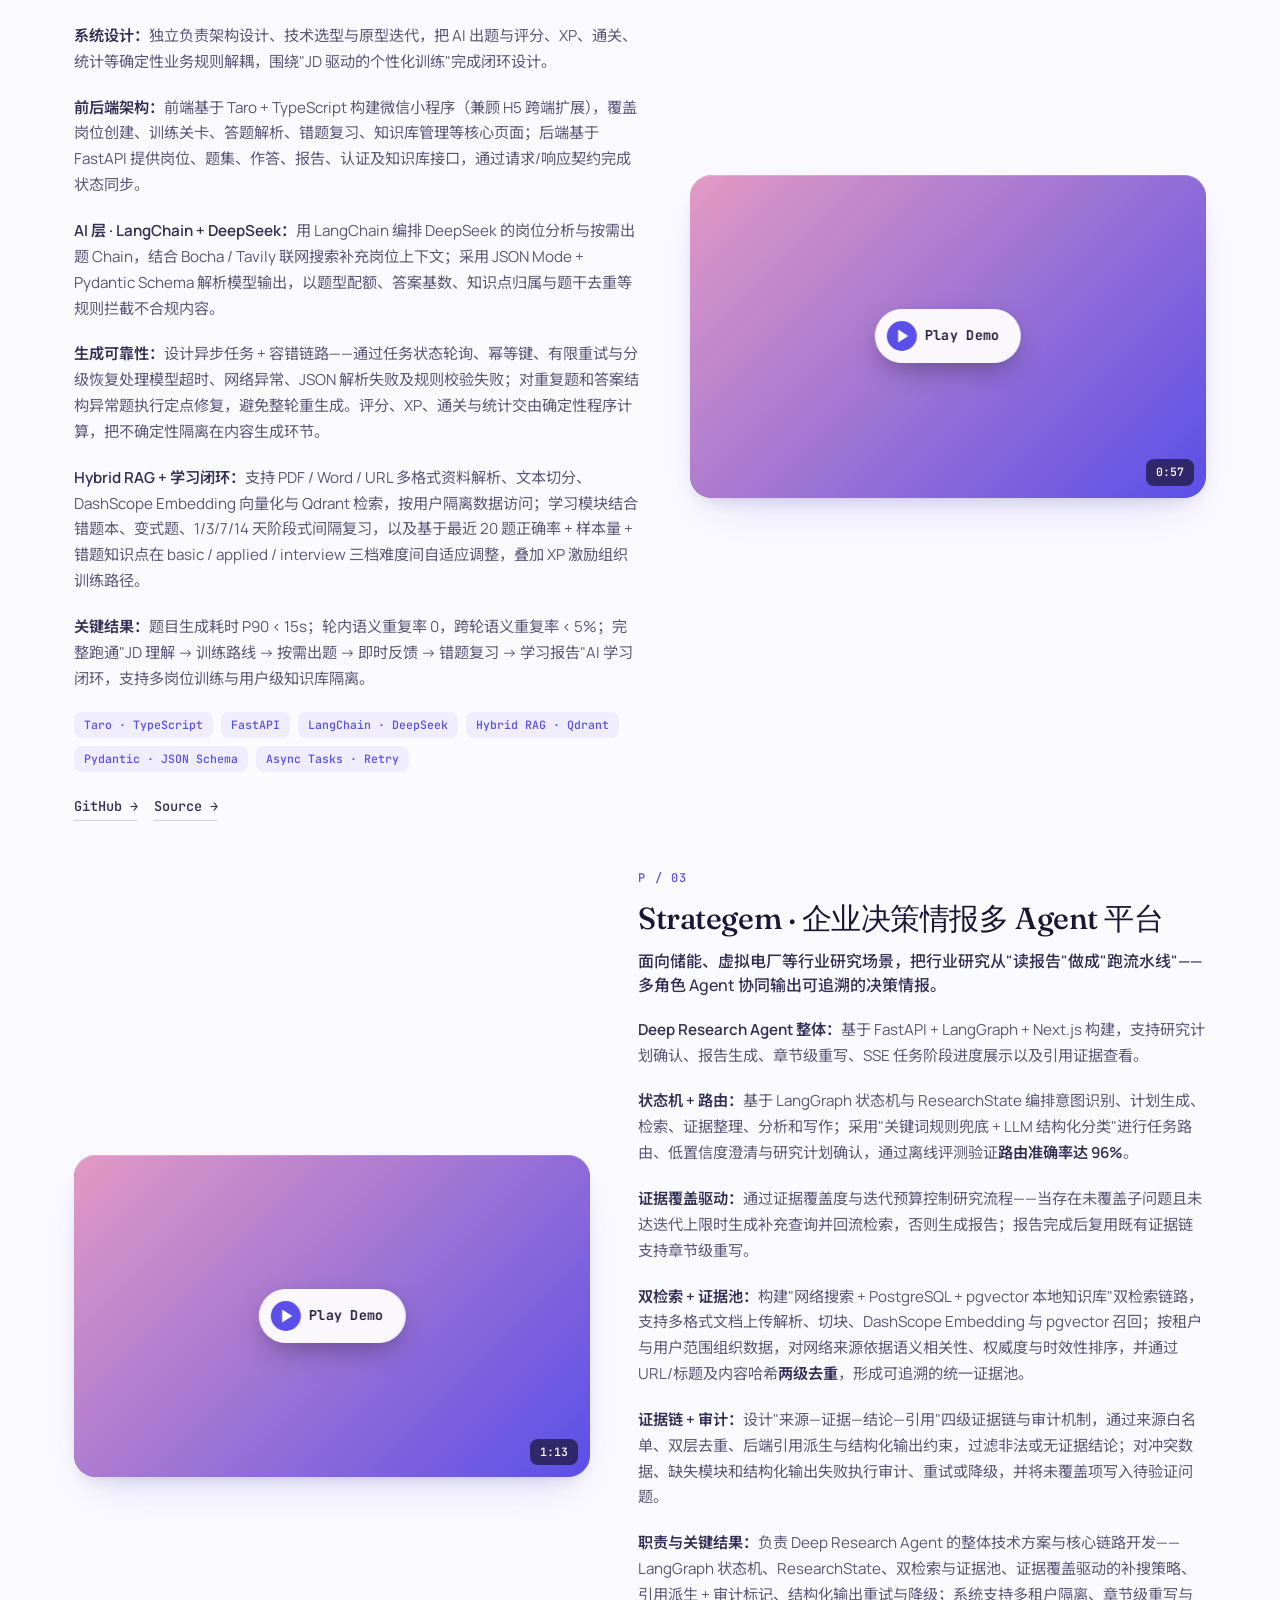
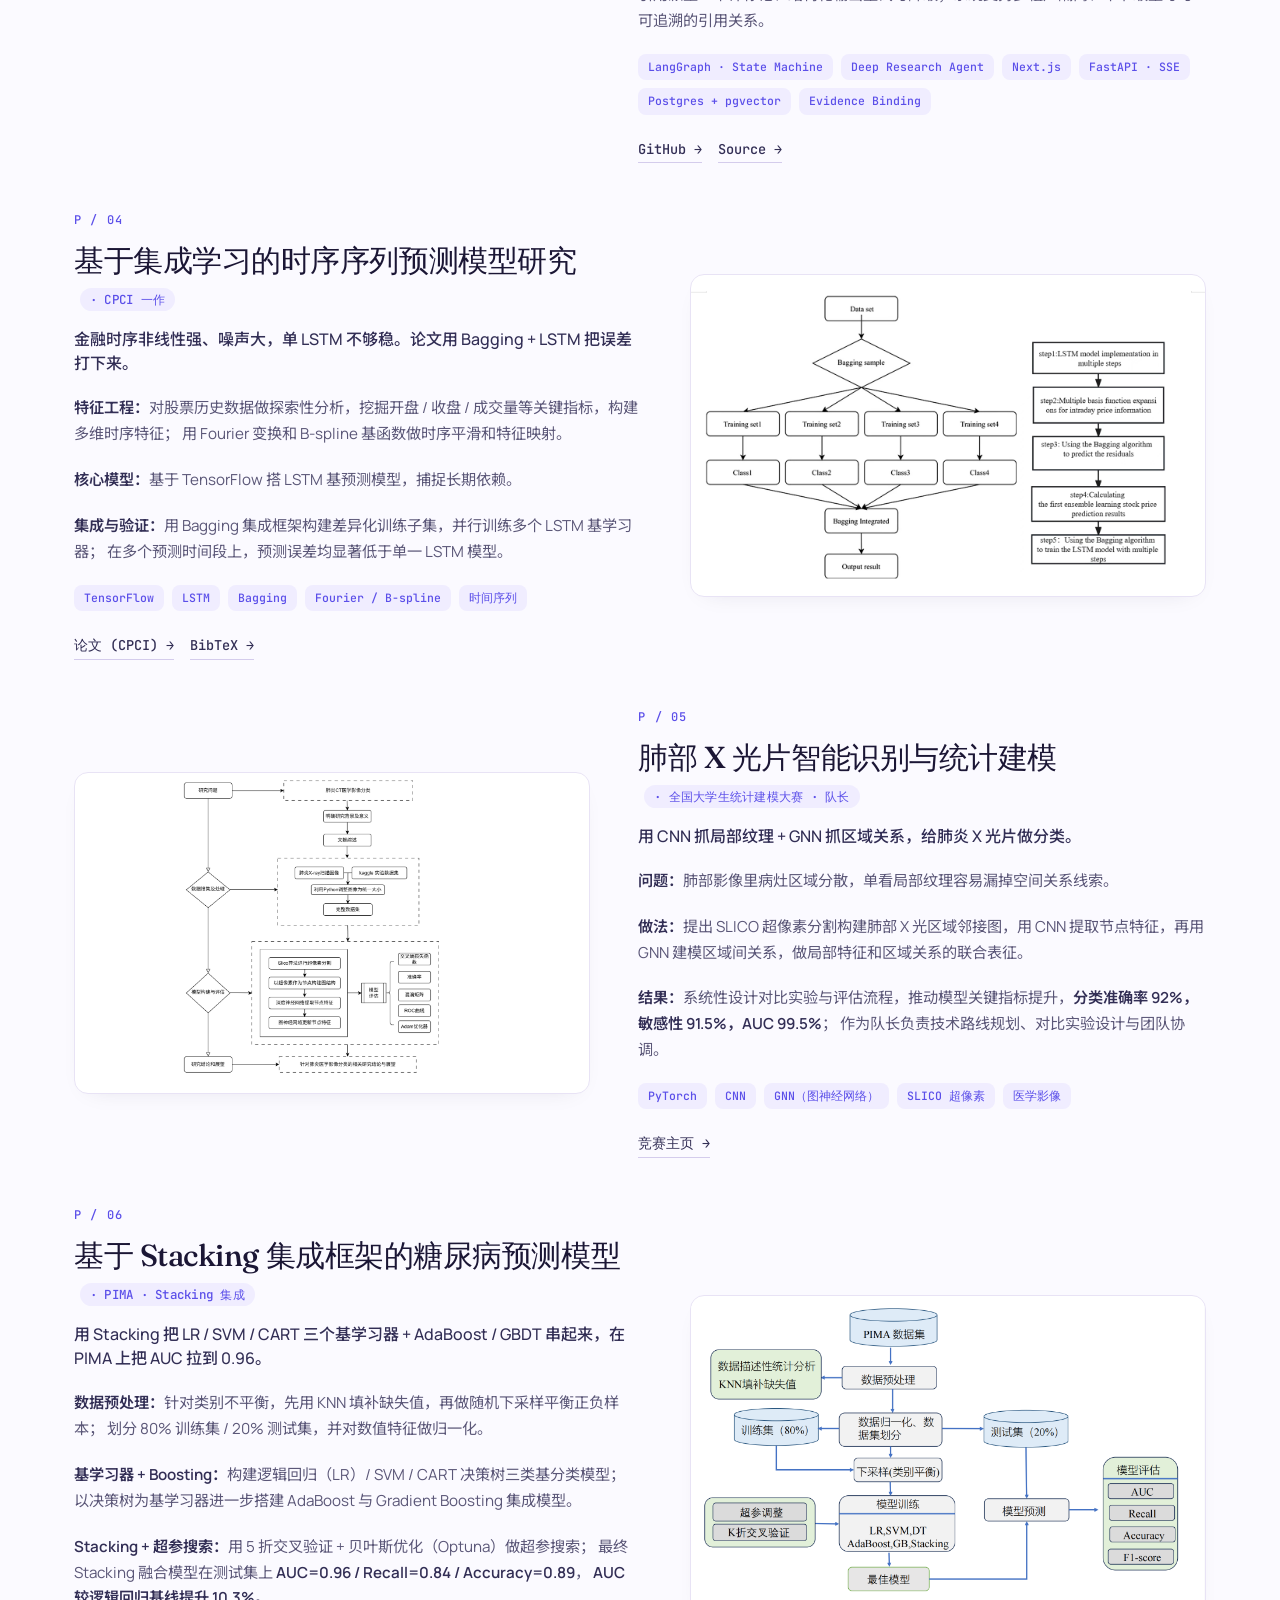
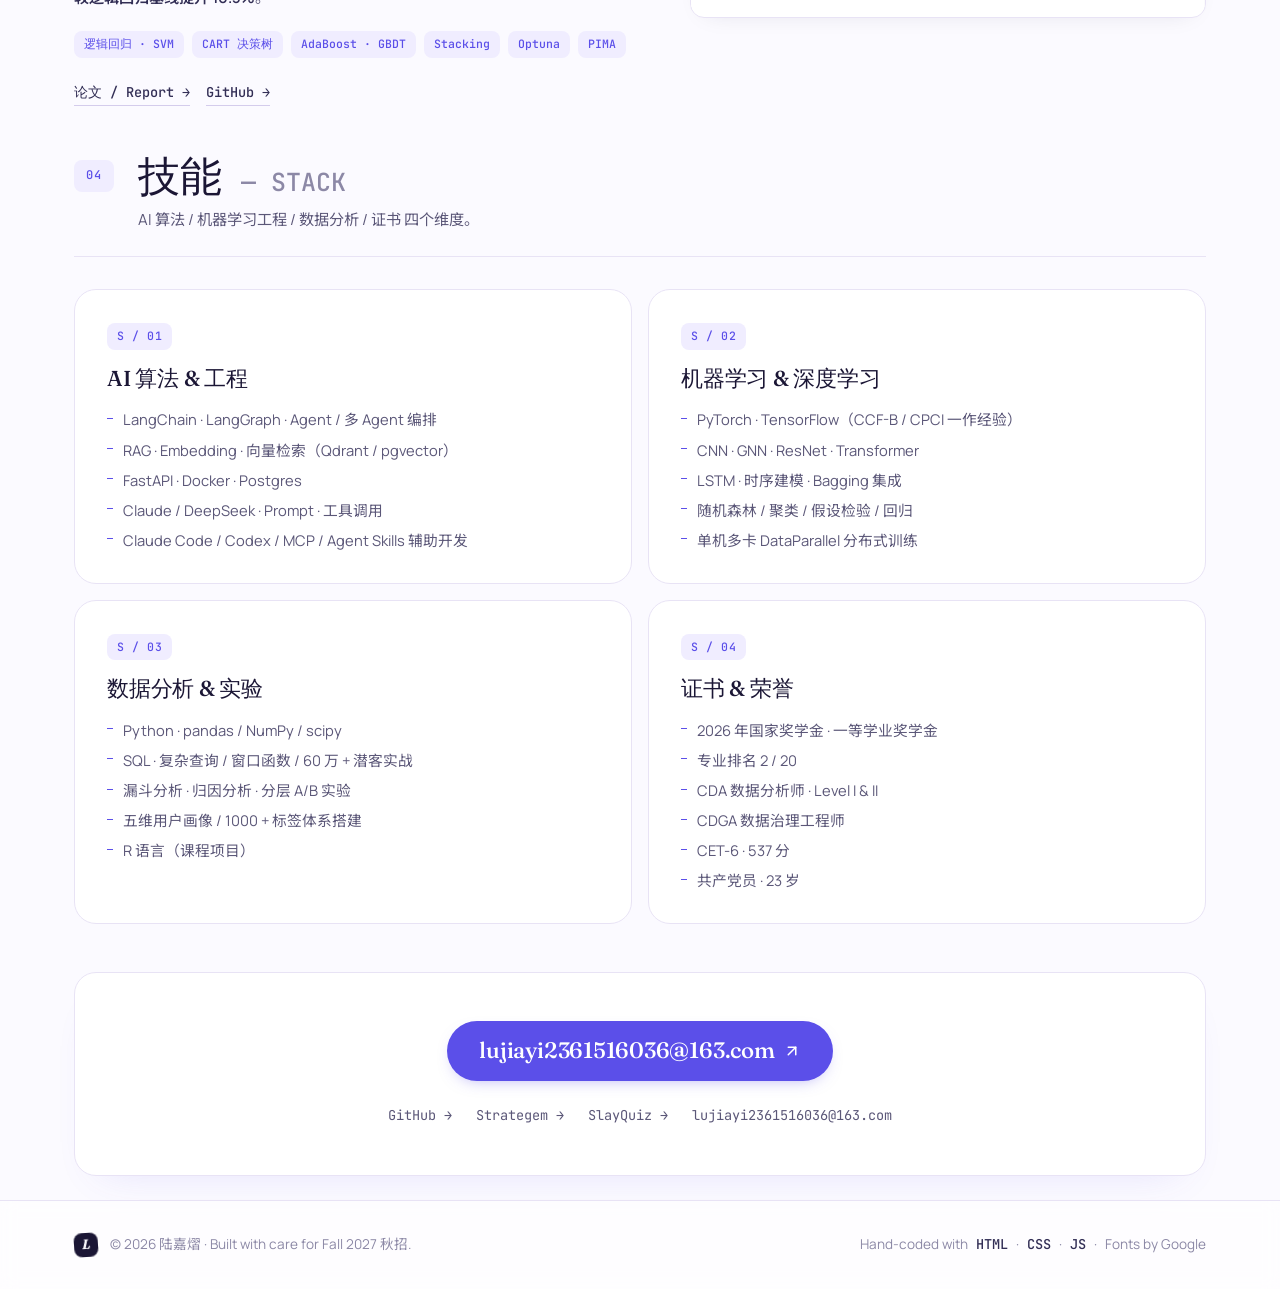
==== commit 705b7217: "feat: stack the ICME poster behind the paper figure, add lightbox paging P/01 keeps its original two" ====
--- a/index.html
+++ b/index.html
@@ -241,25 +241,22 @@
 
                 <ul class="project-list">
 
-                    <!-- P/01  SGT-Aug — ICME 2026 CCF-B (海报 + 论文图) -->
-                    <li class="project-item project-item--duo">
-                        <div class="project-visual-duo">
-                            <div class="project-visual project-visual--img" data-lightbox="image" data-lightbox-src="assets/projects/sgt-aug-poster.png" data-lightbox-caption="SGT-Aug · ICME 2026 会议海报（完整版，点击放大）">
-                                <img src="assets/projects/sgt-aug-poster.png" alt="SGT-Aug ICME 2026 会议海报：方法框架、实验结果与消融分析" loading="lazy" />
-                                <span class="project-visual-caption">ICME 2026 Poster</span>
-                                <span class="project-zoom" aria-hidden="true">
-                                    <svg width="12" height="12" viewBox="0 0 24 24" fill="none" stroke="currentColor" stroke-width="2.2" stroke-linecap="round" stroke-linejoin="round"><circle cx="11" cy="11" r="7"></circle><line x1="21" y1="21" x2="16.65" y2="16.65"></line><line x1="11" y1="8" x2="11" y2="14"></line><line x1="8" y1="11" x2="14" y2="11"></line></svg>
-                                    View
-                                </span>
-                            </div>
-                            <div class="project-visual project-visual--img" data-lightbox="image" data-lightbox-src="assets/projects/sgt-aug-figure.png" data-lightbox-caption="SGT-Aug · Fig. 1 — t-SNE &amp; Class Activation">
+                    <!-- P/01  SGT-Aug — ICME 2026 CCF-B (封面图 + 海报层叠) -->
+                    <li class="project-item">
+                        <div class="project-visual project-visual--stack" data-lightbox-group="sgt-aug">
+                            <figure class="stack-card stack-card--front" data-lightbox="image" data-lightbox-src="assets/projects/sgt-aug-figure.png" data-lightbox-caption="SGT-Aug · Fig. 1 — t-SNE &amp; Class Activation">
                                 <img src="assets/projects/sgt-aug-figure.png" alt="SGT-Aug 论文图：左为 t-SNE 嵌入，右为类激活热图" loading="lazy" />
                                 <span class="project-visual-caption">Fig. 1 — t-SNE &amp; Class Activation</span>
                                 <span class="project-zoom" aria-hidden="true">
                                     <svg width="12" height="12" viewBox="0 0 24 24" fill="none" stroke="currentColor" stroke-width="2.2" stroke-linecap="round" stroke-linejoin="round"><circle cx="11" cy="11" r="7"></circle><line x1="21" y1="21" x2="16.65" y2="16.65"></line><line x1="11" y1="8" x2="11" y2="14"></line><line x1="8" y1="11" x2="14" y2="11"></line></svg>
                                     View
                                 </span>
-                            </div>
+                            </figure>
+                            <figure class="stack-card stack-card--back" data-lightbox="image" data-lightbox-src="assets/projects/sgt-aug-poster.png" data-lightbox-caption="SGT-Aug · ICME 2026 会议海报（完整版，点击放大）">
+                                <img src="assets/projects/sgt-aug-poster.png" alt="SGT-Aug ICME 2026 会议海报：方法框架、实验结果与消融分析" loading="lazy" />
+                                <span class="project-visual-caption">ICME 2026 Poster</span>
+                            </figure>
+                            <span class="stack-counter" aria-hidden="true">1 / 2</span>
                         </div>
                         <div class="project-info">
                             <span class="project-num">P / 01</span>
@@ -644,12 +641,19 @@
             <button class="demo-modal-close" type="button" aria-label="关闭演示" data-demo-close>
                 <svg width="20" height="20" viewBox="0 0 24 24" fill="none" stroke="currentColor" stroke-width="2" stroke-linecap="round" stroke-linejoin="round" aria-hidden="true"><line x1="18" y1="6" x2="6" y2="18"></line><line x1="6" y1="6" x2="18" y2="18"></line></svg>
             </button>
+            <button class="demo-modal-nav demo-modal-nav--prev" id="demoPrev" type="button" aria-label="上一张" hidden>
+                <svg width="22" height="22" viewBox="0 0 24 24" fill="none" stroke="currentColor" stroke-width="2.4" stroke-linecap="round" stroke-linejoin="round" aria-hidden="true"><polyline points="15 18 9 12 15 6"></polyline></svg>
+            </button>
+            <button class="demo-modal-nav demo-modal-nav--next" id="demoNext" type="button" aria-label="下一张" hidden>
+                <svg width="22" height="22" viewBox="0 0 24 24" fill="none" stroke="currentColor" stroke-width="2.4" stroke-linecap="round" stroke-linejoin="round" aria-hidden="true"><polyline points="9 18 15 12 9 6"></polyline></svg>
+            </button>
             <div class="demo-modal-video" id="demoVideoContainer">
                 <!-- video / iframe injected by JS -->
             </div>
             <div class="demo-modal-info">
                 <h3 id="demoTitle" class="demo-modal-title">Demo 标题</h3>
                 <p id="demoDesc" class="demo-modal-desc">Demo 描述</p>
+                <span id="demoCounter" class="demo-modal-counter" hidden></span>
                 <a id="demoExternal" href="#" target="_blank" rel="noopener noreferrer" class="demo-modal-external">
                     在新窗口打开 →
                 </a>
--- a/styles.css
+++ b/styles.css
@@ -1122,34 +1122,67 @@
     text-transform: uppercase;
 }
 
-/* ----- P/01 duo layout: poster + paper figure ------------
-   The ICME poster is the headline artifact, so P/01 breaks out
-   of the two-column item grid: both figures sit side by side on
-   top, and the project copy runs full width underneath. */
-.project-item--duo {
-    grid-template-columns: 1fr;
-    align-items: start;
-}
-.project-visual-duo {
-    display: grid;
-    grid-template-columns: 1fr 1fr;
-    gap: var(--s-4);
-    align-items: start;
+/* ----- P/01 stacked figures (paper figure in front, poster behind) --
+   Both slides live in the same 16:10 tile so P/01 keeps the original
+   two-column item layout. The poster sits behind, offset so a sliver
+   of it shows; clicking either card opens the lightbox on that slide
+   and the lightbox can page between them. */
+.project-visual--stack {
+    overflow: visible;
+    background: transparent;
+    border: 0;
+    box-shadow: none;
+}
+.stack-card {
+    position: absolute;
+    inset: 0;
+    margin: 0;
+    border-radius: var(--radius-lg);
+    overflow: hidden;
+    border: 1px solid var(--border);
+    background: #fff;
+    box-shadow: 0 12px 30px -16px rgba(27, 22, 53, 0.2);
+    cursor: zoom-in;
+    transition: transform var(--t-med) var(--ease),
+                opacity var(--t-med) var(--ease),
+                box-shadow var(--t-med) var(--ease);
+}
+.stack-card img {
     width: 100%;
-    max-width: 940px;
-    margin: 0 auto;
-}
-/* Both are portrait sources (poster ≈ 0.71, paper figure ≈ 0.82);
-   5/7 keeps them close to native and avoids heavy letterboxing. */
-.project-visual-duo .project-visual {
-    aspect-ratio: 5 / 7;
-}
-
-@media (max-width: 860px) {
-    .project-visual-duo {
-        grid-template-columns: 1fr;
-        max-width: 520px;
-    }
+    height: 100%;
+    object-fit: contain;
+    display: block;
+}
+.stack-card--front {
+    z-index: 2;
+}
+.stack-card--back {
+    z-index: 1;
+    transform: translate(16px, 16px) scale(0.94);
+    opacity: 0.85;
+}
+.project-visual--stack:hover .stack-card--back {
+    transform: translate(7px, 7px) scale(0.975);
+    opacity: 1;
+}
+.project-visual--stack:hover .stack-card--front {
+    transform: scale(0.985);
+}
+.stack-counter {
+    position: absolute;
+    left: var(--s-3);
+    bottom: var(--s-3);
+    z-index: 4;
+    padding: 4px 10px;
+    background: rgba(27, 22, 53, 0.75);
+    color: white;
+    font-family: var(--font-mono);
+    font-size: 0.72rem;
+    font-weight: 500;
+    letter-spacing: 0.06em;
+    border-radius: var(--radius-sm);
+    backdrop-filter: blur(4px);
+    pointer-events: none;
 }
 
 /* ----- Image-based project visual ----------------------
@@ -1623,6 +1656,45 @@
     box-shadow: 0 30px 80px -20px rgba(0, 0, 0, 0.5);
 }
 
+/* ----- Lightbox: gallery navigation (prev / next) ---------- */
+.demo-modal-nav {
+    position: absolute;
+    top: 50%;
+    transform: translateY(-50%);
+    z-index: 4;
+    width: 44px;
+    height: 44px;
+    display: inline-flex;
+    align-items: center;
+    justify-content: center;
+    background: rgba(27, 22, 53, 0.72);
+    border: 1px solid rgba(255, 255, 255, 0.2);
+    border-radius: 50%;
+    color: white;
+    cursor: pointer;
+    backdrop-filter: blur(8px);
+    -webkit-backdrop-filter: blur(8px);
+    transition: background var(--t-fast) var(--ease),
+                transform var(--t-fast) var(--ease);
+}
+.demo-modal-nav:hover {
+    background: rgba(255, 255, 255, 0.22);
+}
+.demo-modal-nav[hidden] { display: none; }
+.demo-modal-nav--prev { left: -20px; }
+.demo-modal-nav--next { right: -20px; }
+
+.demo-modal-counter {
+    display: inline-block;
+    margin-right: var(--s-3);
+    font-family: var(--font-mono);
+    font-size: 0.8rem;
+    font-weight: 500;
+    letter-spacing: 0.1em;
+    color: rgba(255, 255, 255, 0.72);
+}
+.demo-modal-counter[hidden] { display: none; }
+
 /* ----- Lightbox zoom controls (image mode only) ----------- */
 .demo-zoom-controls {
     position: absolute;
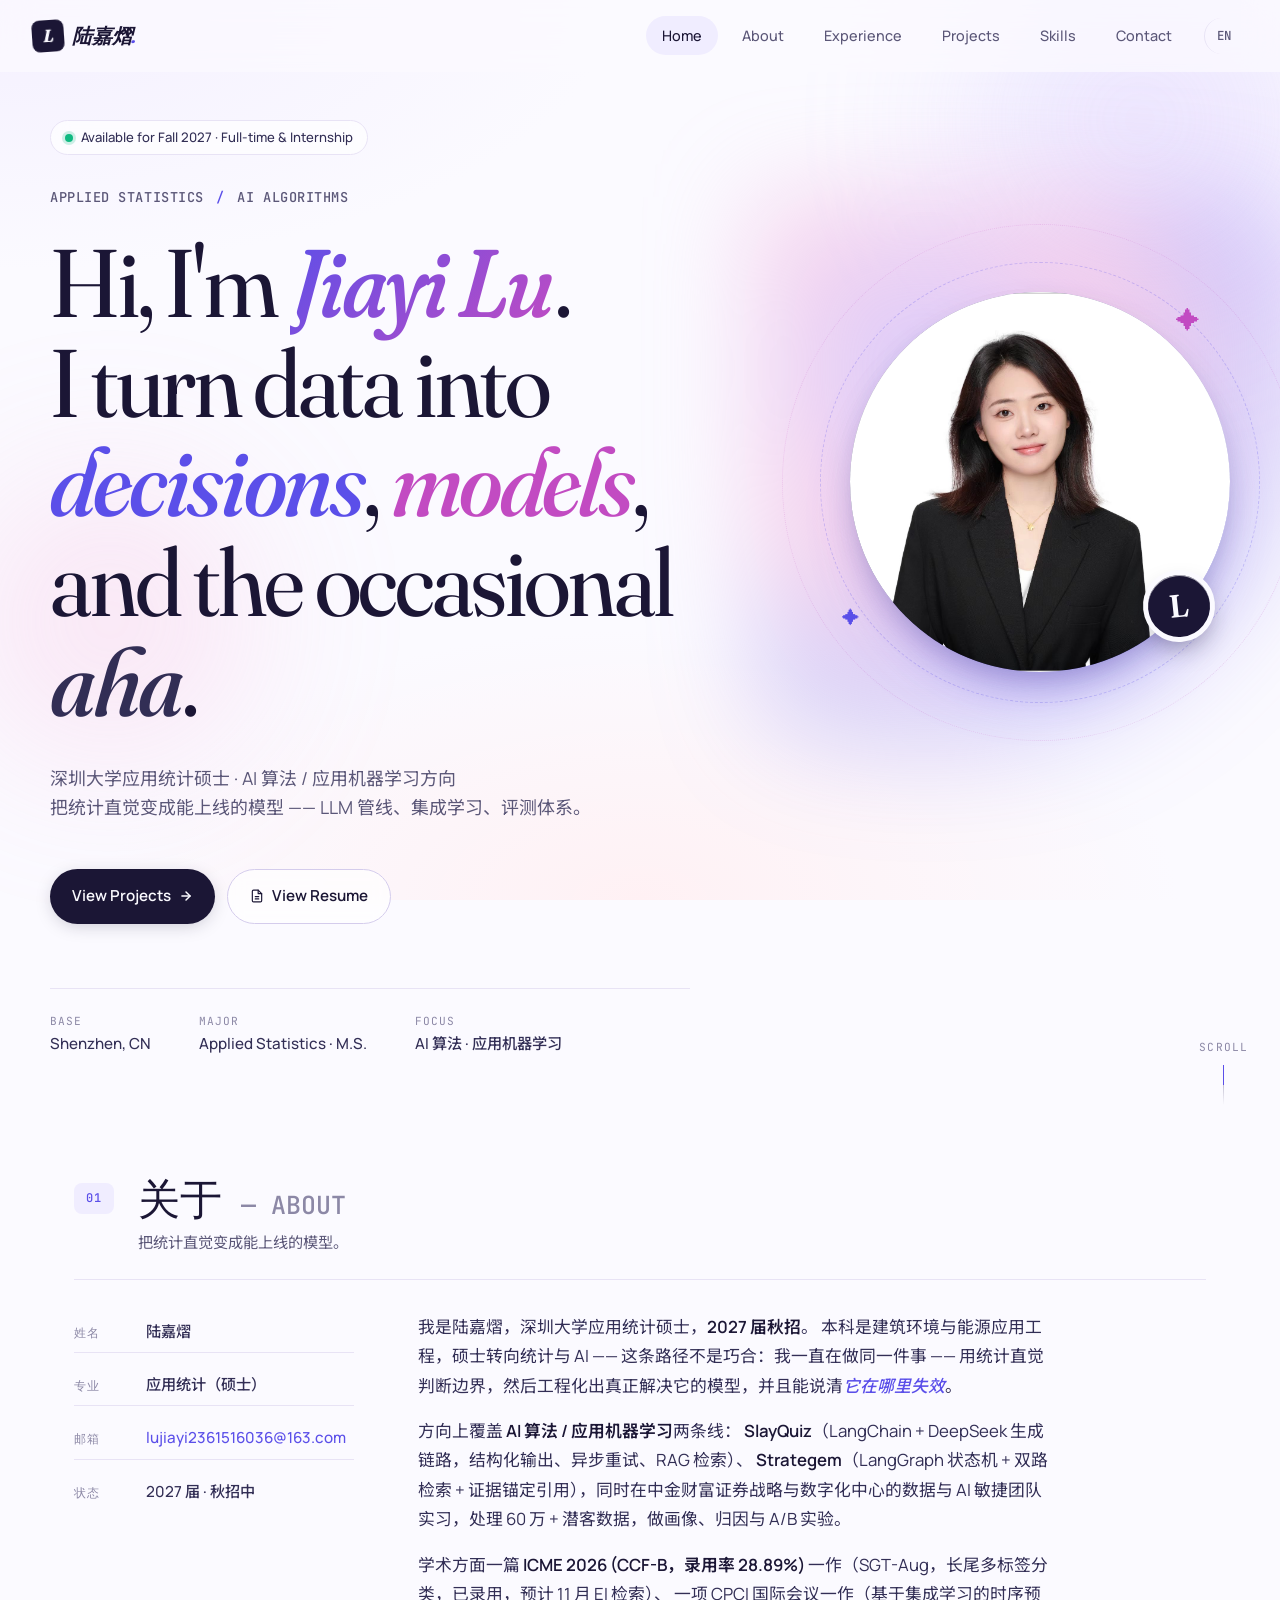
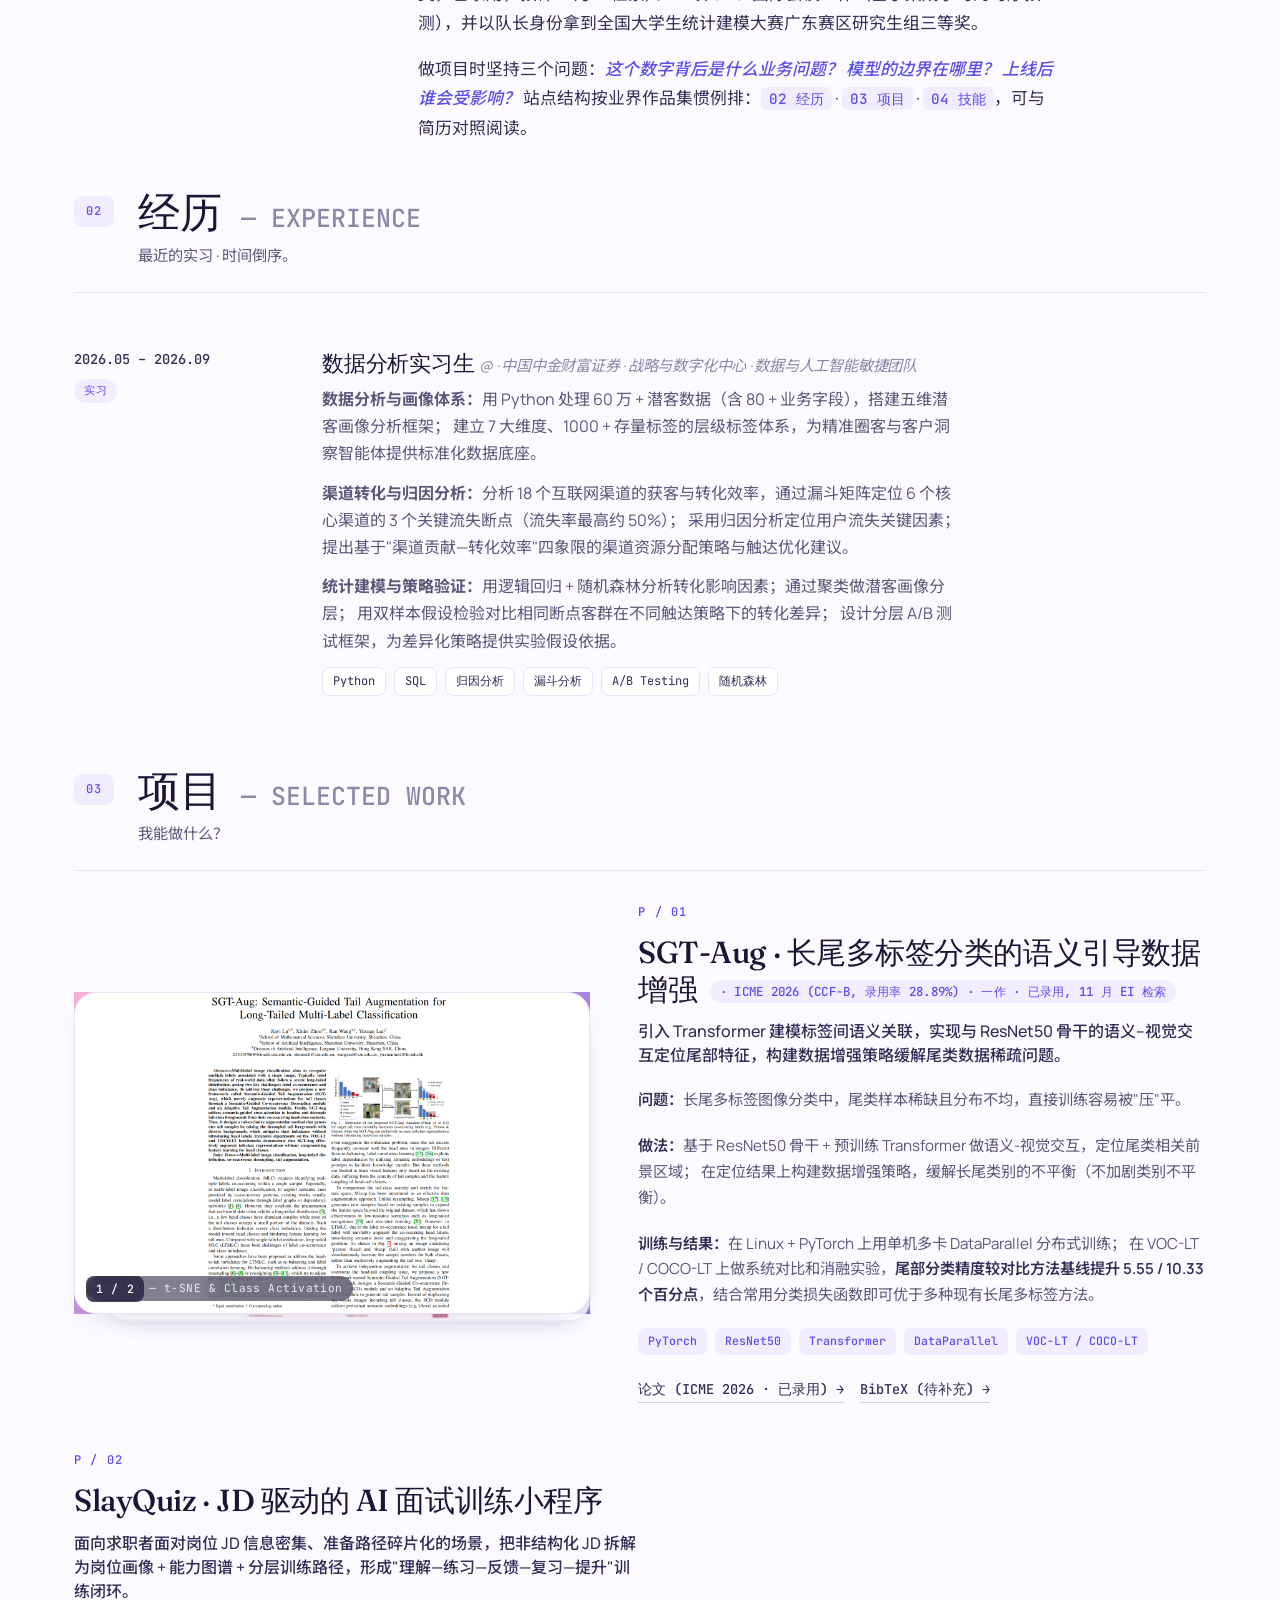
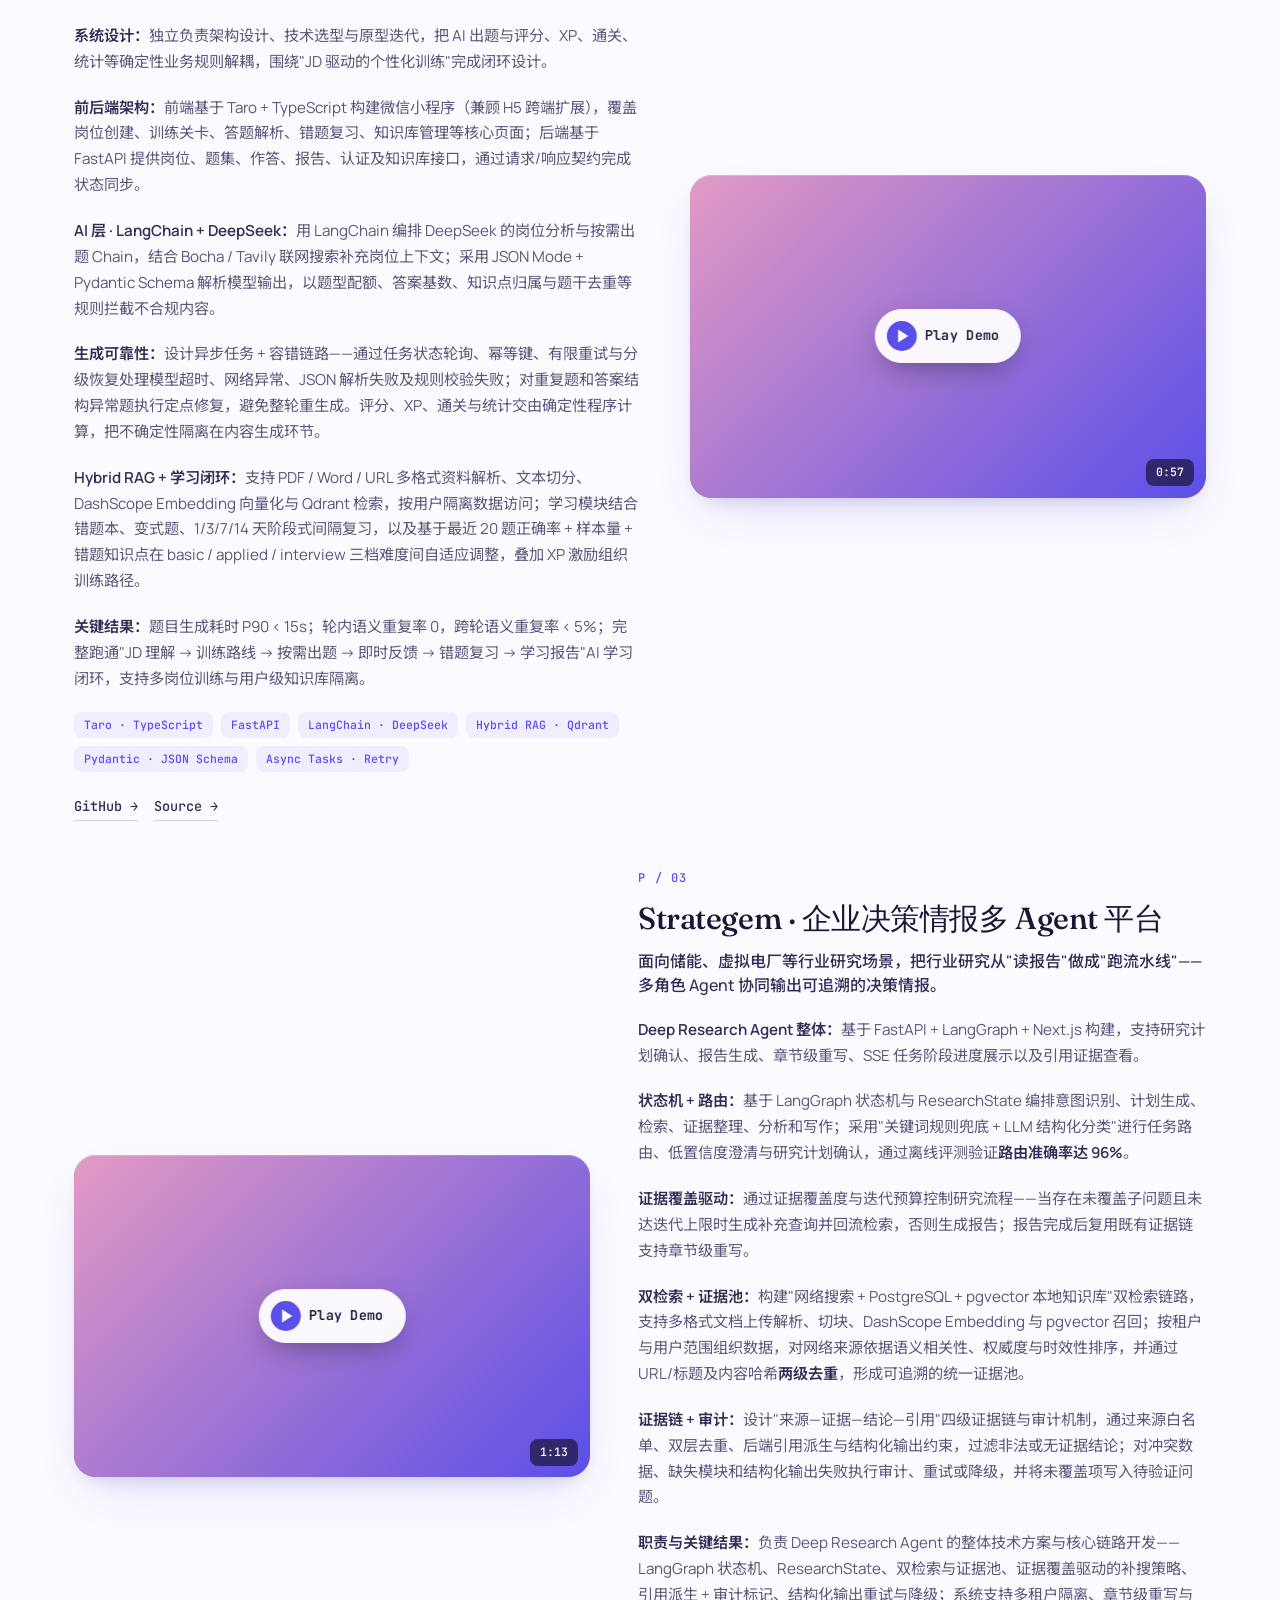
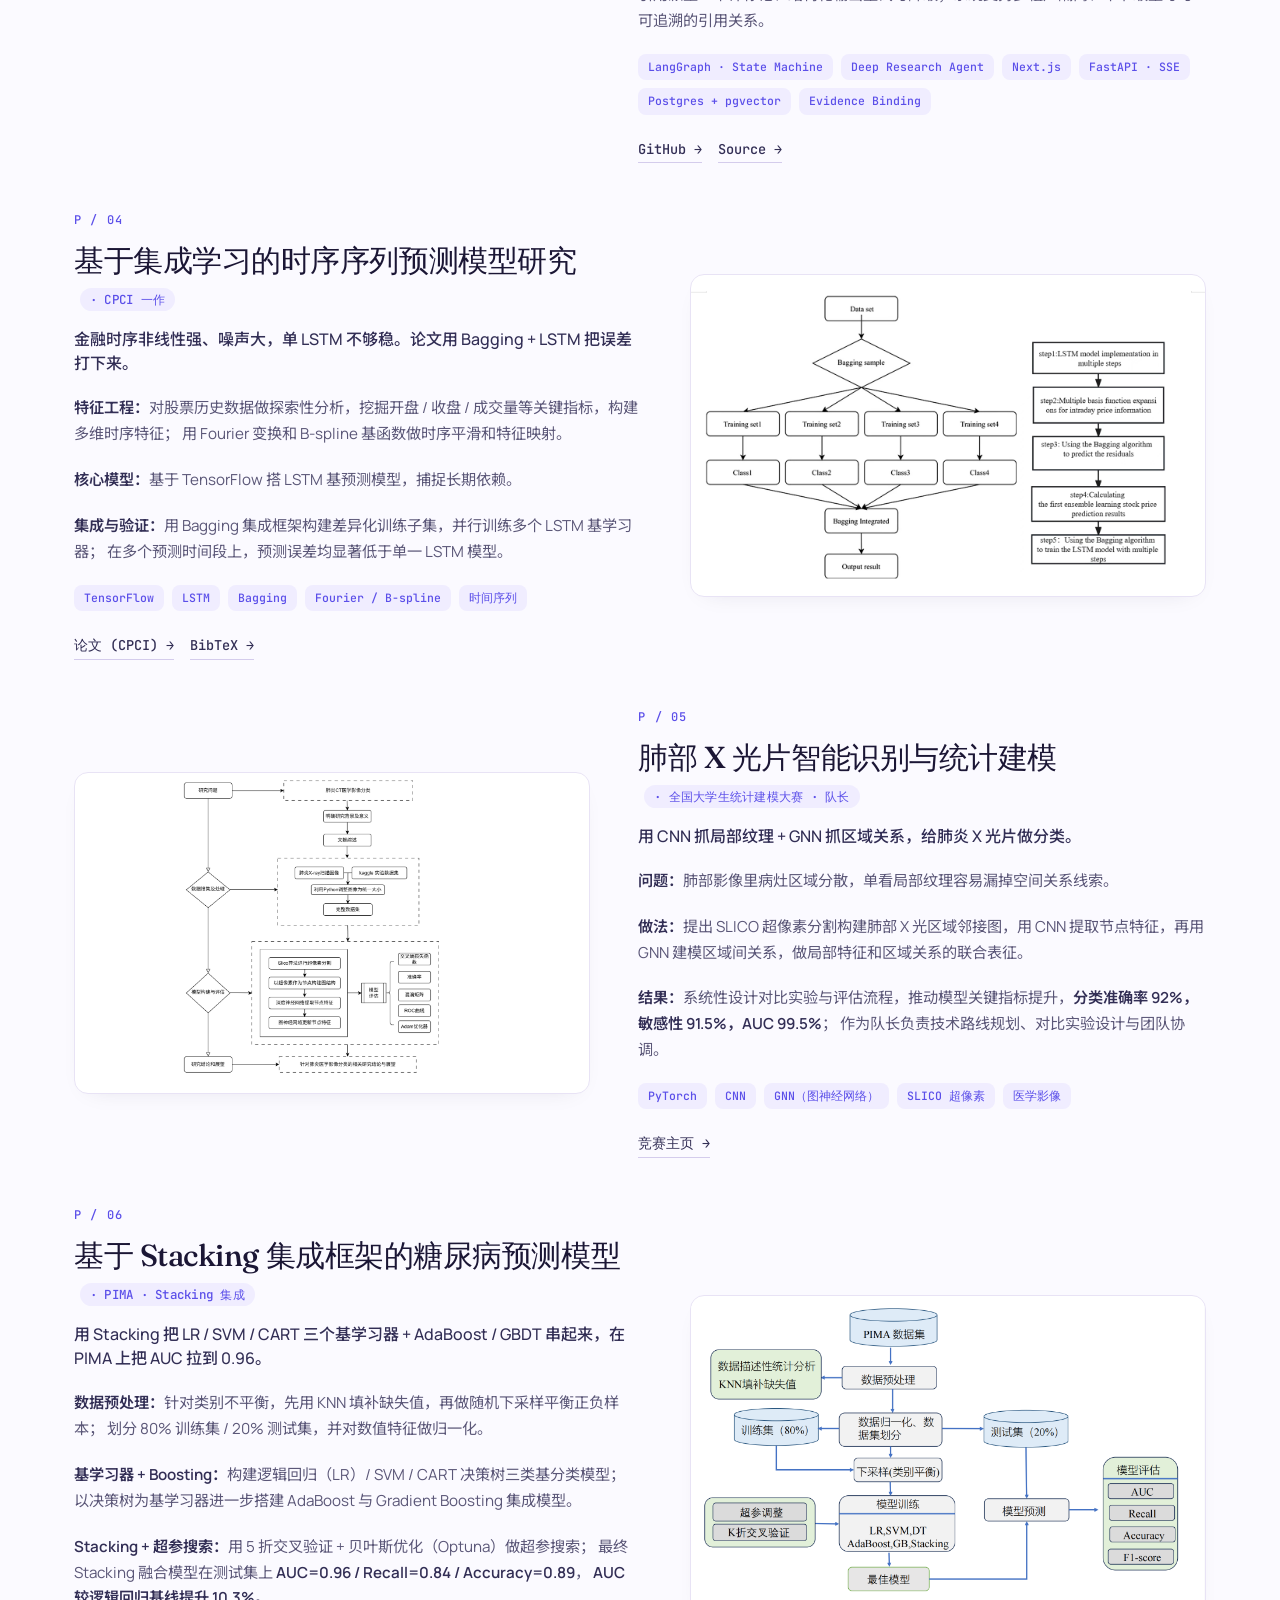
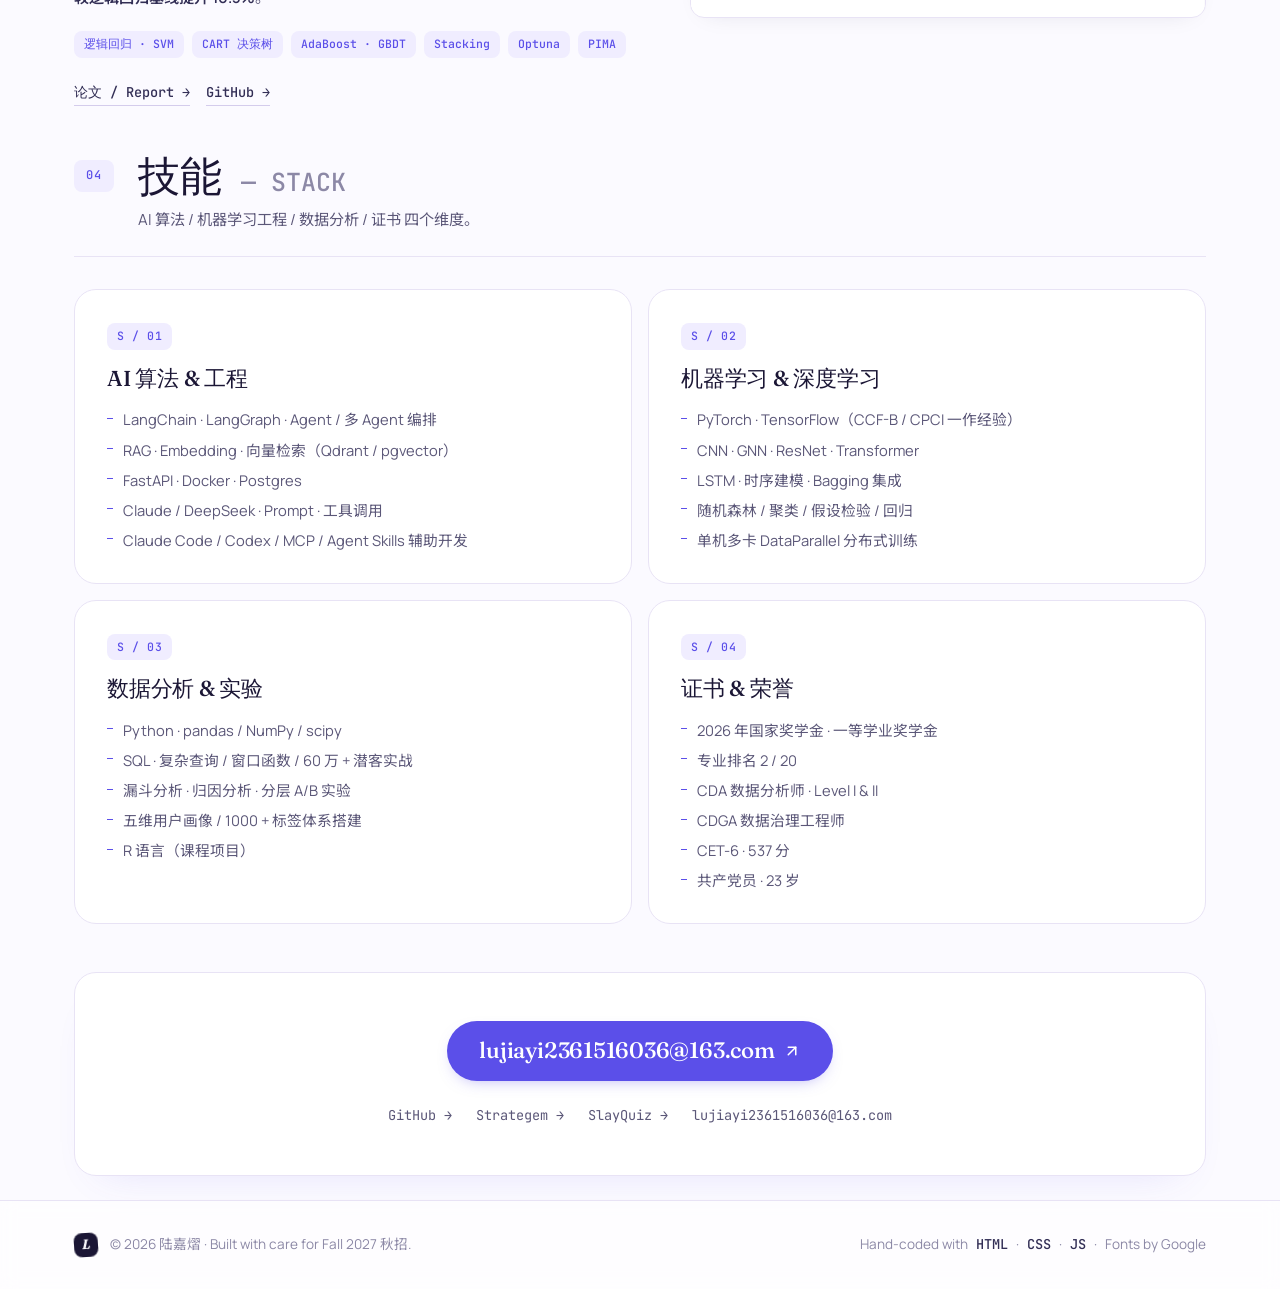
==== commit 1b656492: "content: link the statistics modeling contest homepage and sharpen the projects subtitle - P/05 "Con" ====
--- a/index.html
+++ b/index.html
@@ -235,7 +235,7 @@
                     <span class="section-num">03</span>
                     <div>
                         <h2 class="section-title">项目 <span class="title-en">— Selected Work</span></h2>
-                        <p class="section-sub">3 个最能说明"我能做什么"的项目。</p>
+                        <p class="section-sub">我能做什么？</p>
                     </div>
                 </div>
 
@@ -494,7 +494,7 @@
                                 <li>医学影像</li>
                             </ul>
                             <div class="project-links">
-                                <a href="#" class="project-link">竞赛主页 →</a>
+                                <a href="http://tjjmds.ai-learning.net/" target="_blank" rel="noopener noreferrer" class="project-link">竞赛主页 →</a>
                             </div>
                         </div>
                     </li>
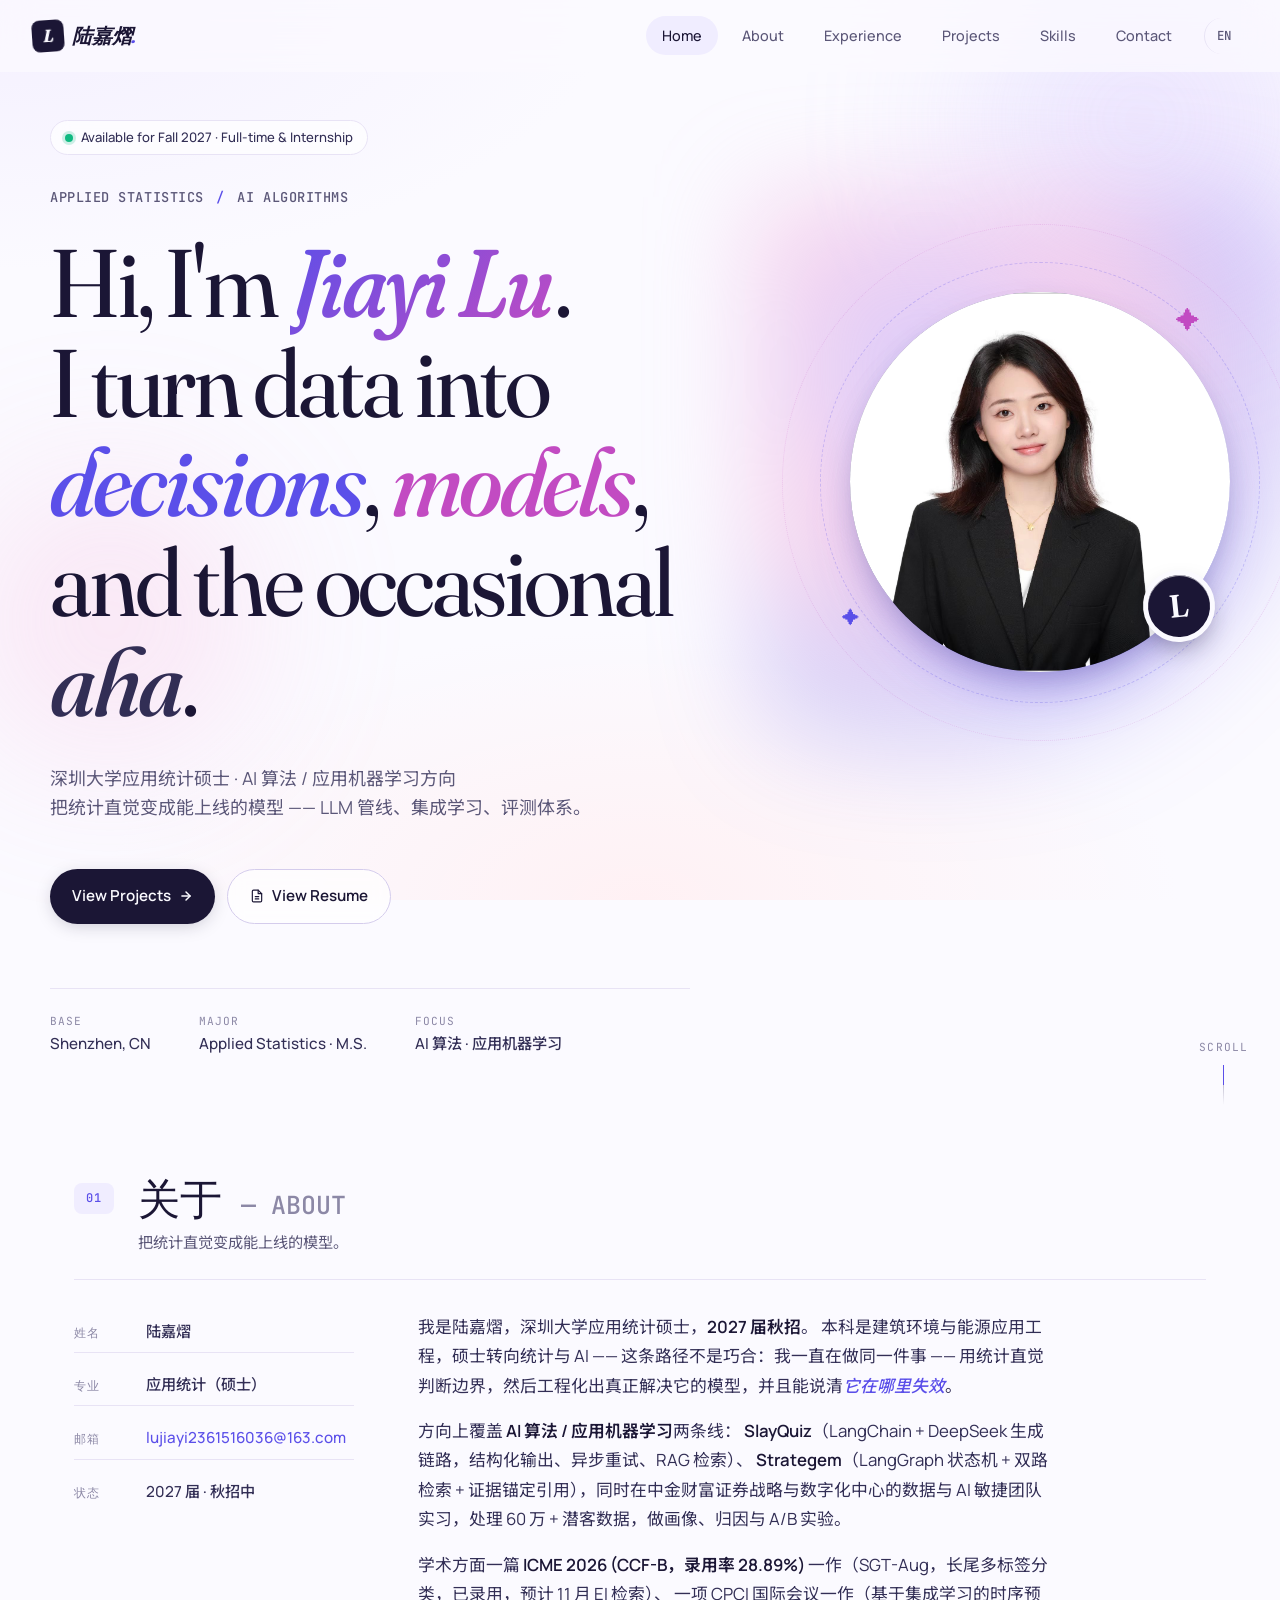
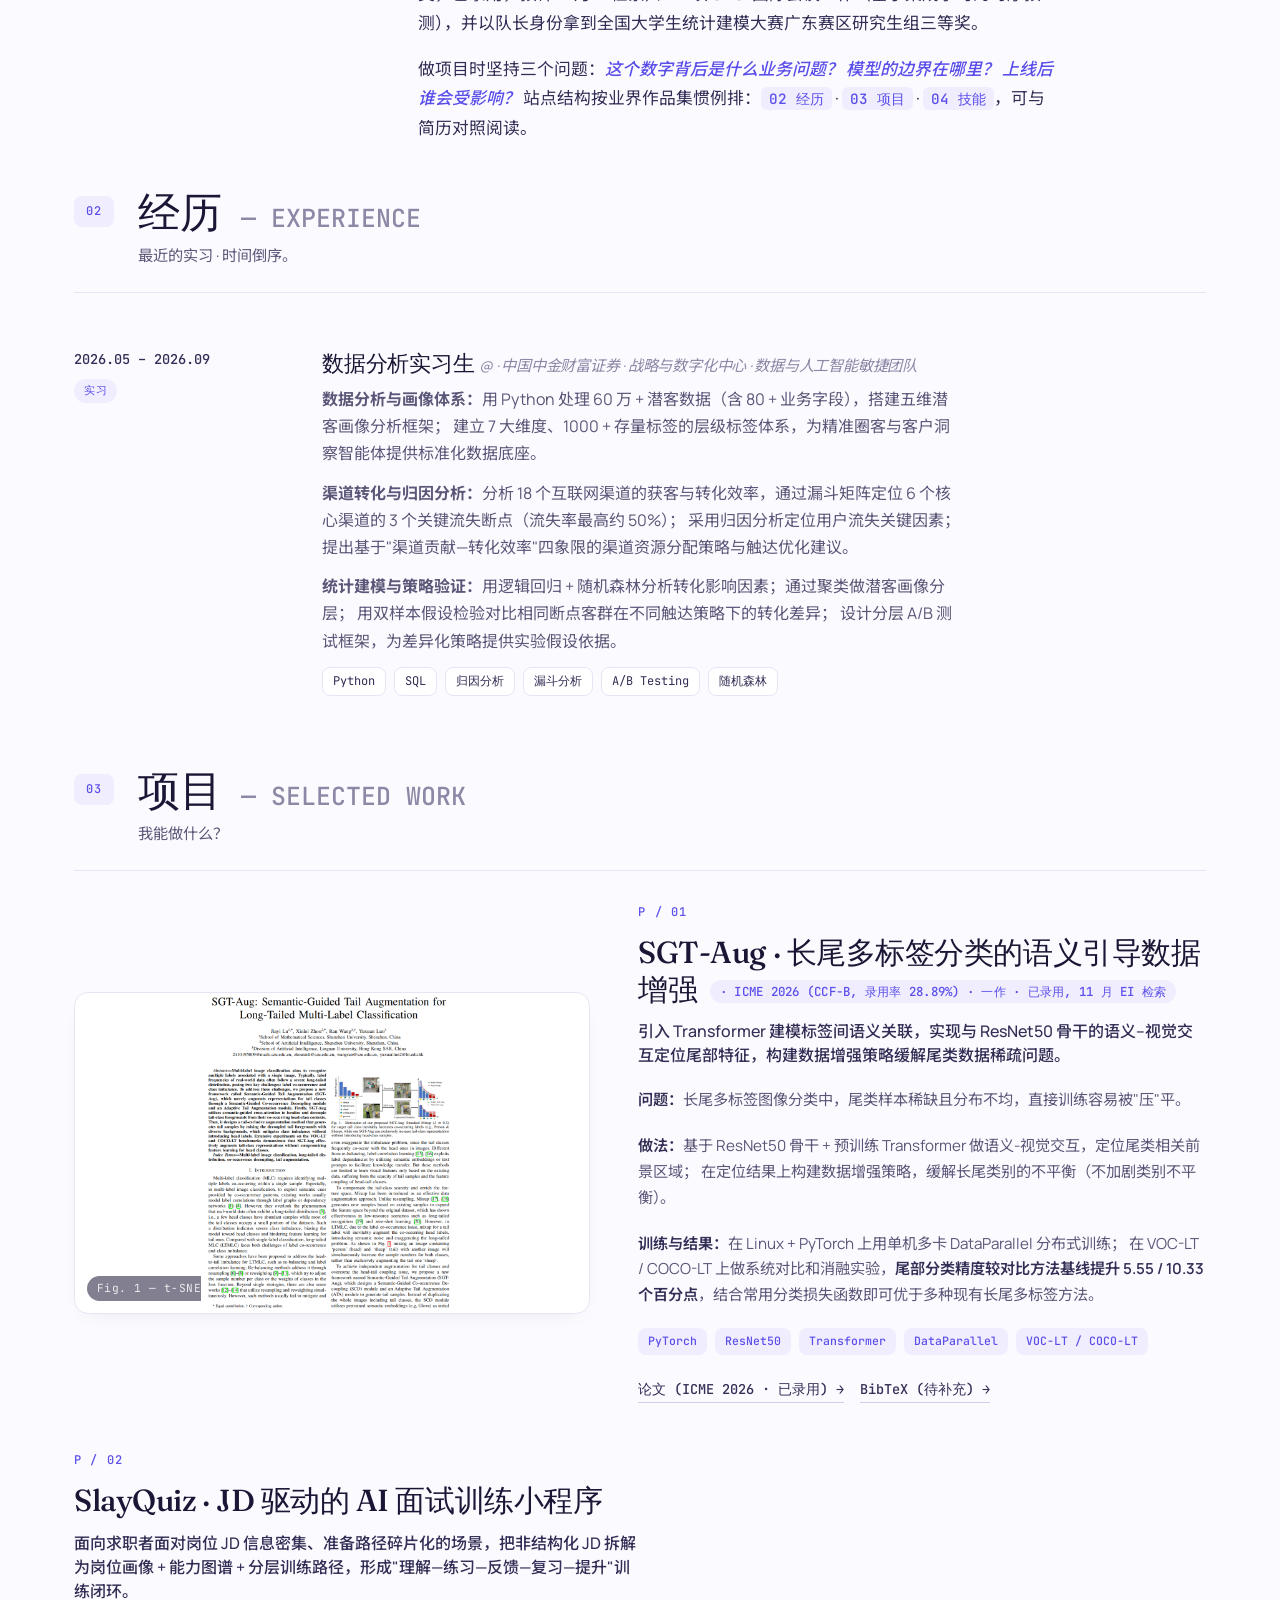
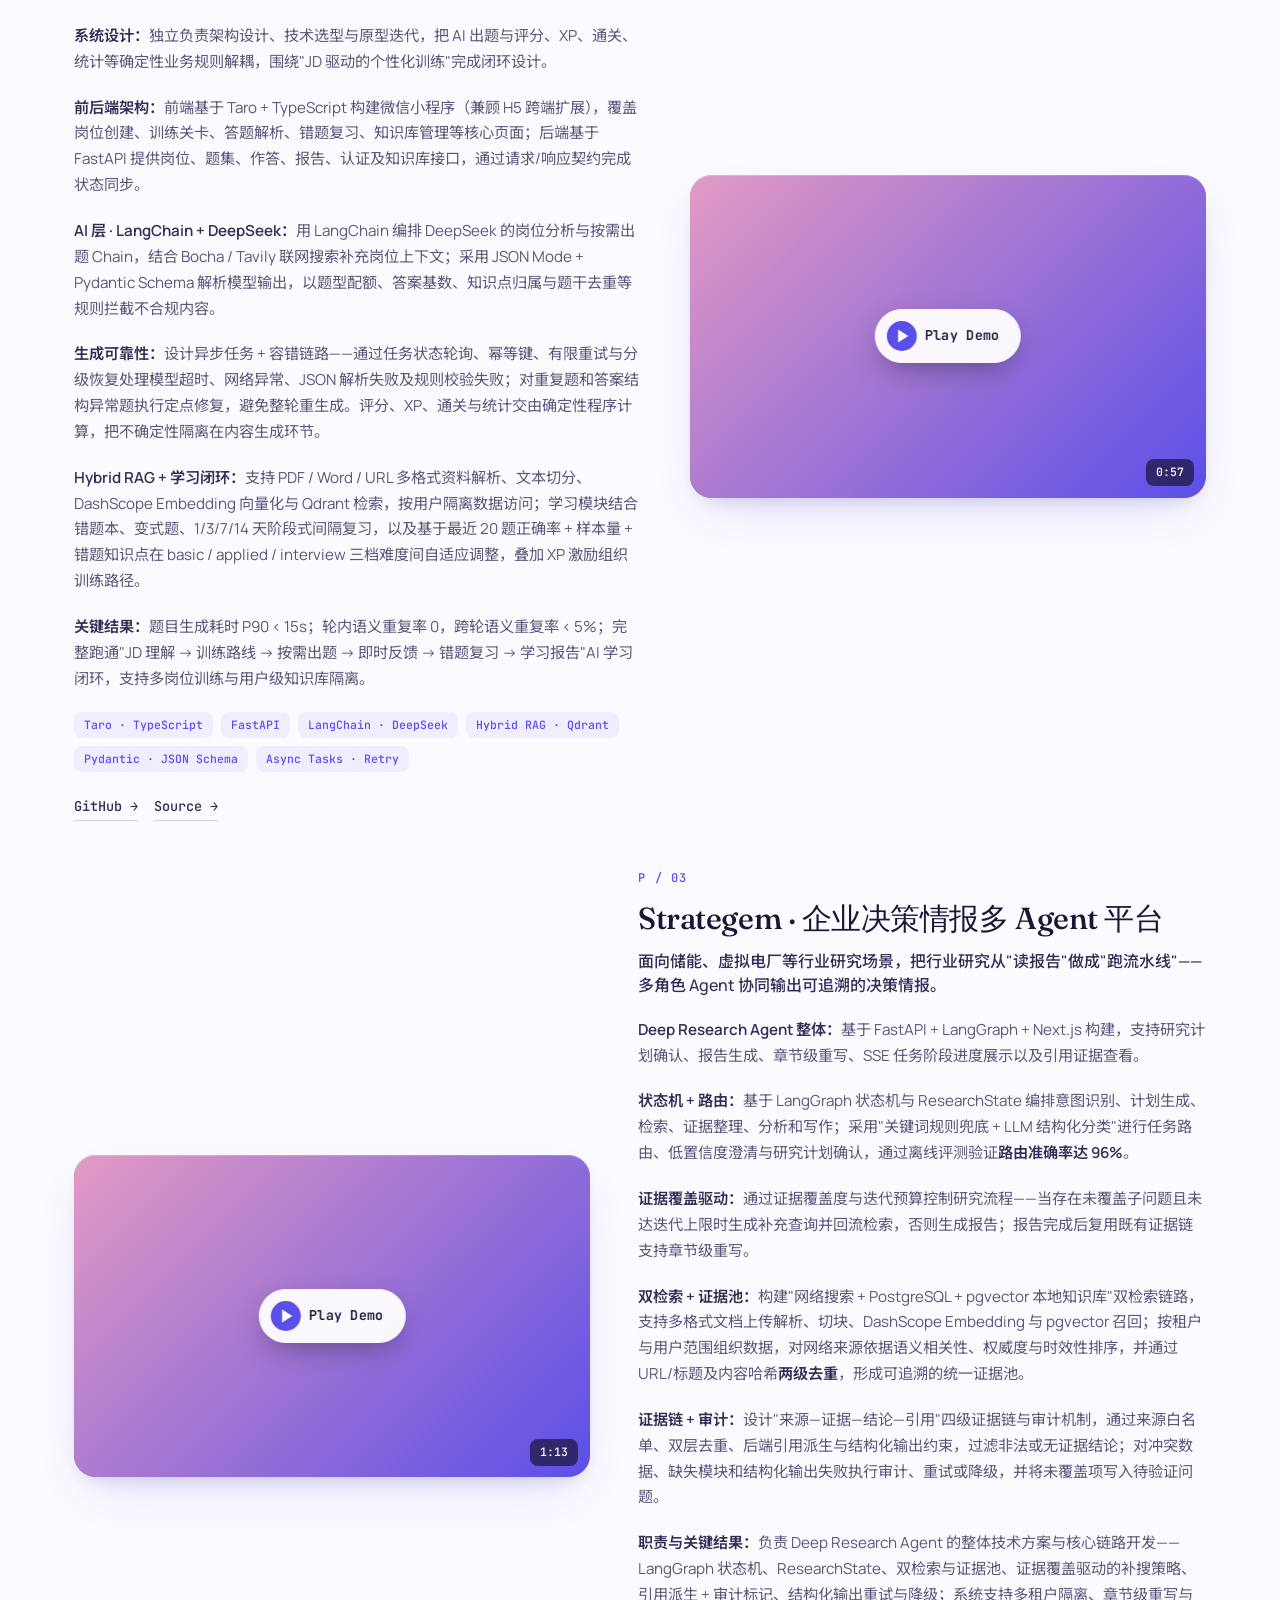
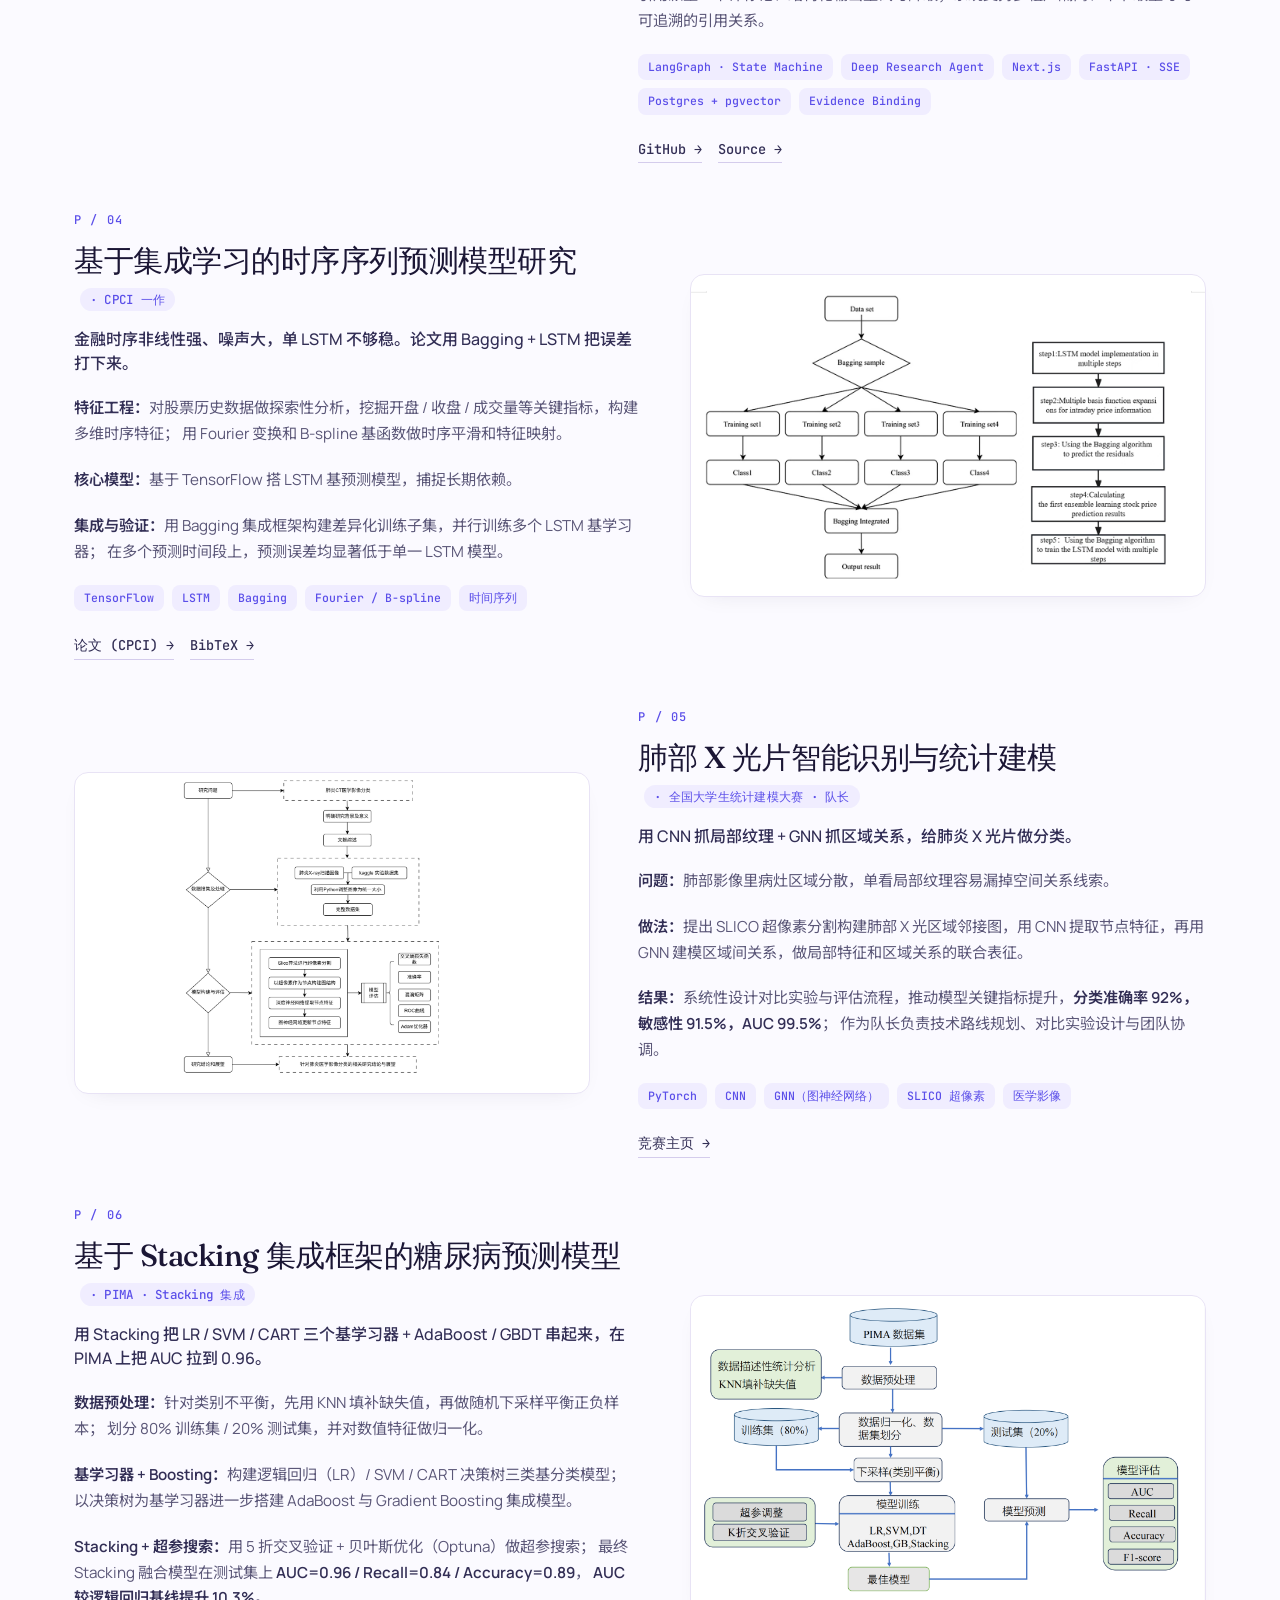
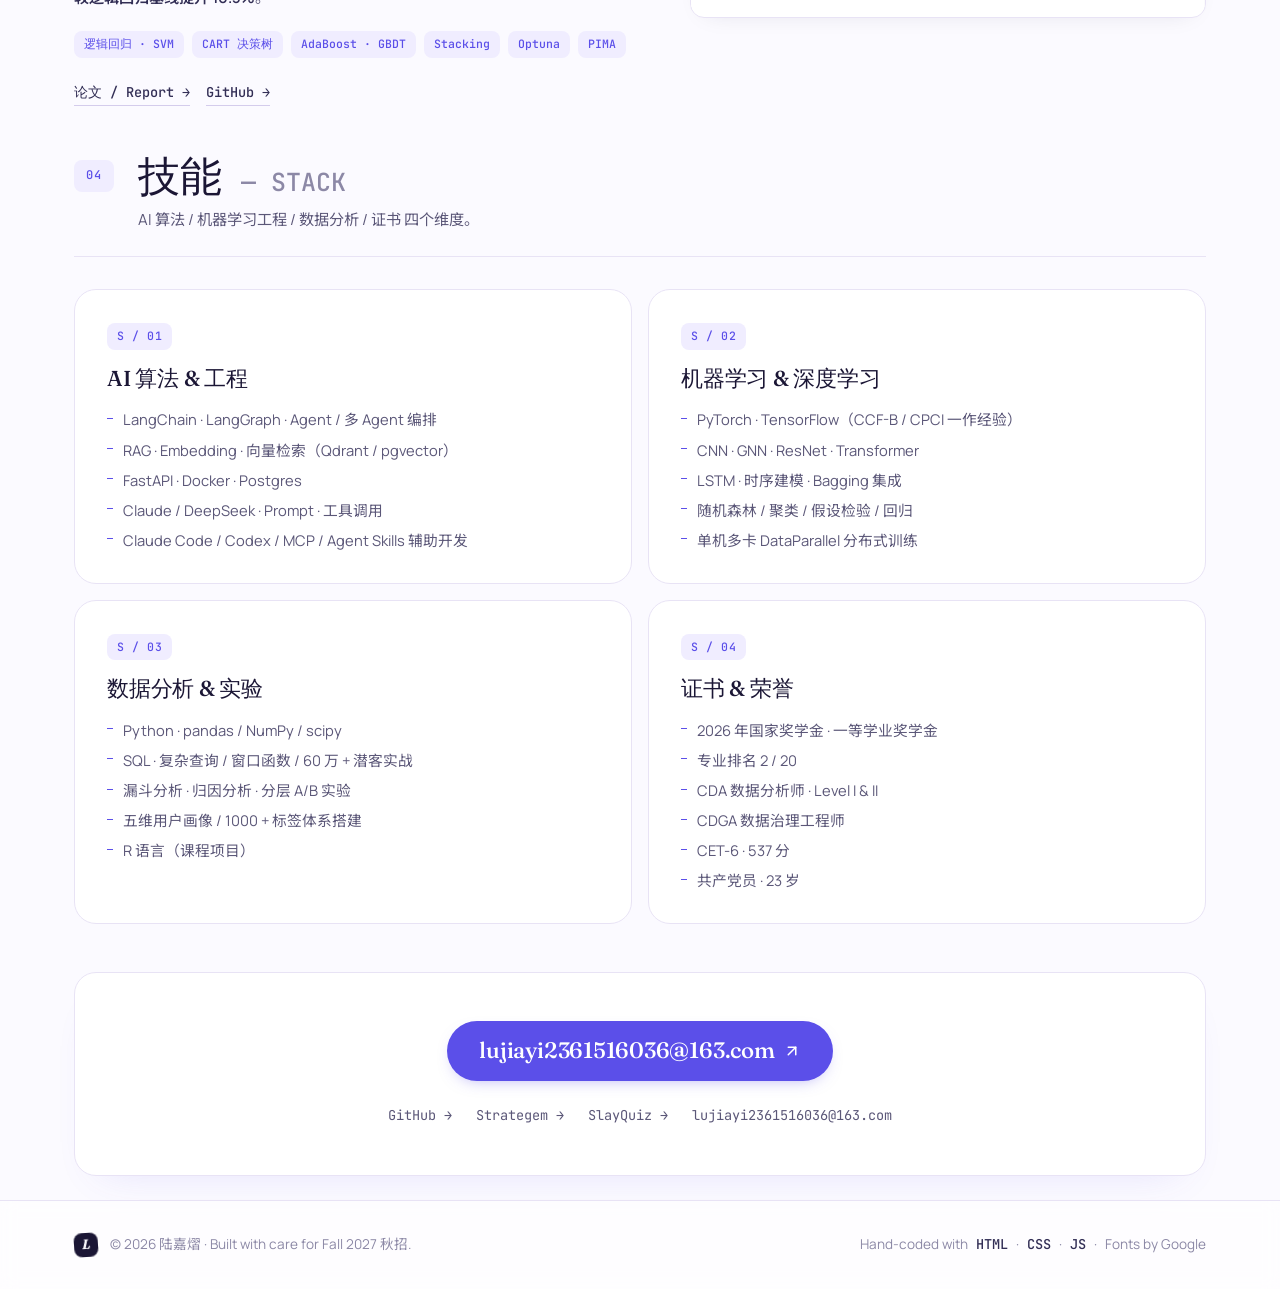
==== commit ae835875: "revert: restore P/01 to a single paper figure Removes the stacked two-card visual (paper figure in f" ====
--- a/index.html
+++ b/index.html
@@ -241,22 +241,15 @@
 
                 <ul class="project-list">
 
-                    <!-- P/01  SGT-Aug — ICME 2026 CCF-B (封面图 + 海报层叠) -->
+                    <!-- P/01  SGT-Aug — ICME 2026 CCF-B (论文图占位) -->
                     <li class="project-item">
-                        <div class="project-visual project-visual--stack" data-lightbox-group="sgt-aug">
-                            <figure class="stack-card stack-card--front" data-lightbox="image" data-lightbox-src="assets/projects/sgt-aug-figure.png" data-lightbox-caption="SGT-Aug · Fig. 1 — t-SNE &amp; Class Activation">
-                                <img src="assets/projects/sgt-aug-figure.png" alt="SGT-Aug 论文图：左为 t-SNE 嵌入，右为类激活热图" loading="lazy" />
-                                <span class="project-visual-caption">Fig. 1 — t-SNE &amp; Class Activation</span>
-                                <span class="project-zoom" aria-hidden="true">
-                                    <svg width="12" height="12" viewBox="0 0 24 24" fill="none" stroke="currentColor" stroke-width="2.2" stroke-linecap="round" stroke-linejoin="round"><circle cx="11" cy="11" r="7"></circle><line x1="21" y1="21" x2="16.65" y2="16.65"></line><line x1="11" y1="8" x2="11" y2="14"></line><line x1="8" y1="11" x2="14" y2="11"></line></svg>
-                                    View
-                                </span>
-                            </figure>
-                            <figure class="stack-card stack-card--back" data-lightbox="image" data-lightbox-src="assets/projects/sgt-aug-poster.png" data-lightbox-caption="SGT-Aug · ICME 2026 会议海报（完整版，点击放大）">
-                                <img src="assets/projects/sgt-aug-poster.png" alt="SGT-Aug ICME 2026 会议海报：方法框架、实验结果与消融分析" loading="lazy" />
-                                <span class="project-visual-caption">ICME 2026 Poster</span>
-                            </figure>
-                            <span class="stack-counter" aria-hidden="true">1 / 2</span>
+                        <div class="project-visual project-visual--img" data-lightbox="image" data-lightbox-src="assets/projects/sgt-aug-figure.png" data-lightbox-caption="SGT-Aug · Fig. 1 — t-SNE &amp; Class Activation">
+                            <img src="assets/projects/sgt-aug-figure.png" alt="SGT-Aug 论文图：左为 t-SNE 嵌入，右为类激活热图" loading="lazy" />
+                            <span class="project-visual-caption">Fig. 1 — t-SNE &amp; Class Activation</span>
+                            <span class="project-zoom" aria-hidden="true">
+                                <svg width="12" height="12" viewBox="0 0 24 24" fill="none" stroke="currentColor" stroke-width="2.2" stroke-linecap="round" stroke-linejoin="round"><circle cx="11" cy="11" r="7"></circle><line x1="21" y1="21" x2="16.65" y2="16.65"></line><line x1="11" y1="8" x2="11" y2="14"></line><line x1="8" y1="11" x2="14" y2="11"></line></svg>
+                                View
+                            </span>
                         </div>
                         <div class="project-info">
                             <span class="project-num">P / 01</span>
--- a/styles.css
+++ b/styles.css
@@ -1120,69 +1120,6 @@
     color: var(--ink-3);
     margin-top: 6px;
     text-transform: uppercase;
-}
-
-/* ----- P/01 stacked figures (paper figure in front, poster behind) --
-   Both slides live in the same 16:10 tile so P/01 keeps the original
-   two-column item layout. The poster sits behind, offset so a sliver
-   of it shows; clicking either card opens the lightbox on that slide
-   and the lightbox can page between them. */
-.project-visual--stack {
-    overflow: visible;
-    background: transparent;
-    border: 0;
-    box-shadow: none;
-}
-.stack-card {
-    position: absolute;
-    inset: 0;
-    margin: 0;
-    border-radius: var(--radius-lg);
-    overflow: hidden;
-    border: 1px solid var(--border);
-    background: #fff;
-    box-shadow: 0 12px 30px -16px rgba(27, 22, 53, 0.2);
-    cursor: zoom-in;
-    transition: transform var(--t-med) var(--ease),
-                opacity var(--t-med) var(--ease),
-                box-shadow var(--t-med) var(--ease);
-}
-.stack-card img {
-    width: 100%;
-    height: 100%;
-    object-fit: contain;
-    display: block;
-}
-.stack-card--front {
-    z-index: 2;
-}
-.stack-card--back {
-    z-index: 1;
-    transform: translate(16px, 16px) scale(0.94);
-    opacity: 0.85;
-}
-.project-visual--stack:hover .stack-card--back {
-    transform: translate(7px, 7px) scale(0.975);
-    opacity: 1;
-}
-.project-visual--stack:hover .stack-card--front {
-    transform: scale(0.985);
-}
-.stack-counter {
-    position: absolute;
-    left: var(--s-3);
-    bottom: var(--s-3);
-    z-index: 4;
-    padding: 4px 10px;
-    background: rgba(27, 22, 53, 0.75);
-    color: white;
-    font-family: var(--font-mono);
-    font-size: 0.72rem;
-    font-weight: 500;
-    letter-spacing: 0.06em;
-    border-radius: var(--radius-sm);
-    backdrop-filter: blur(4px);
-    pointer-events: none;
 }
 
 /* ----- Image-based project visual ----------------------
